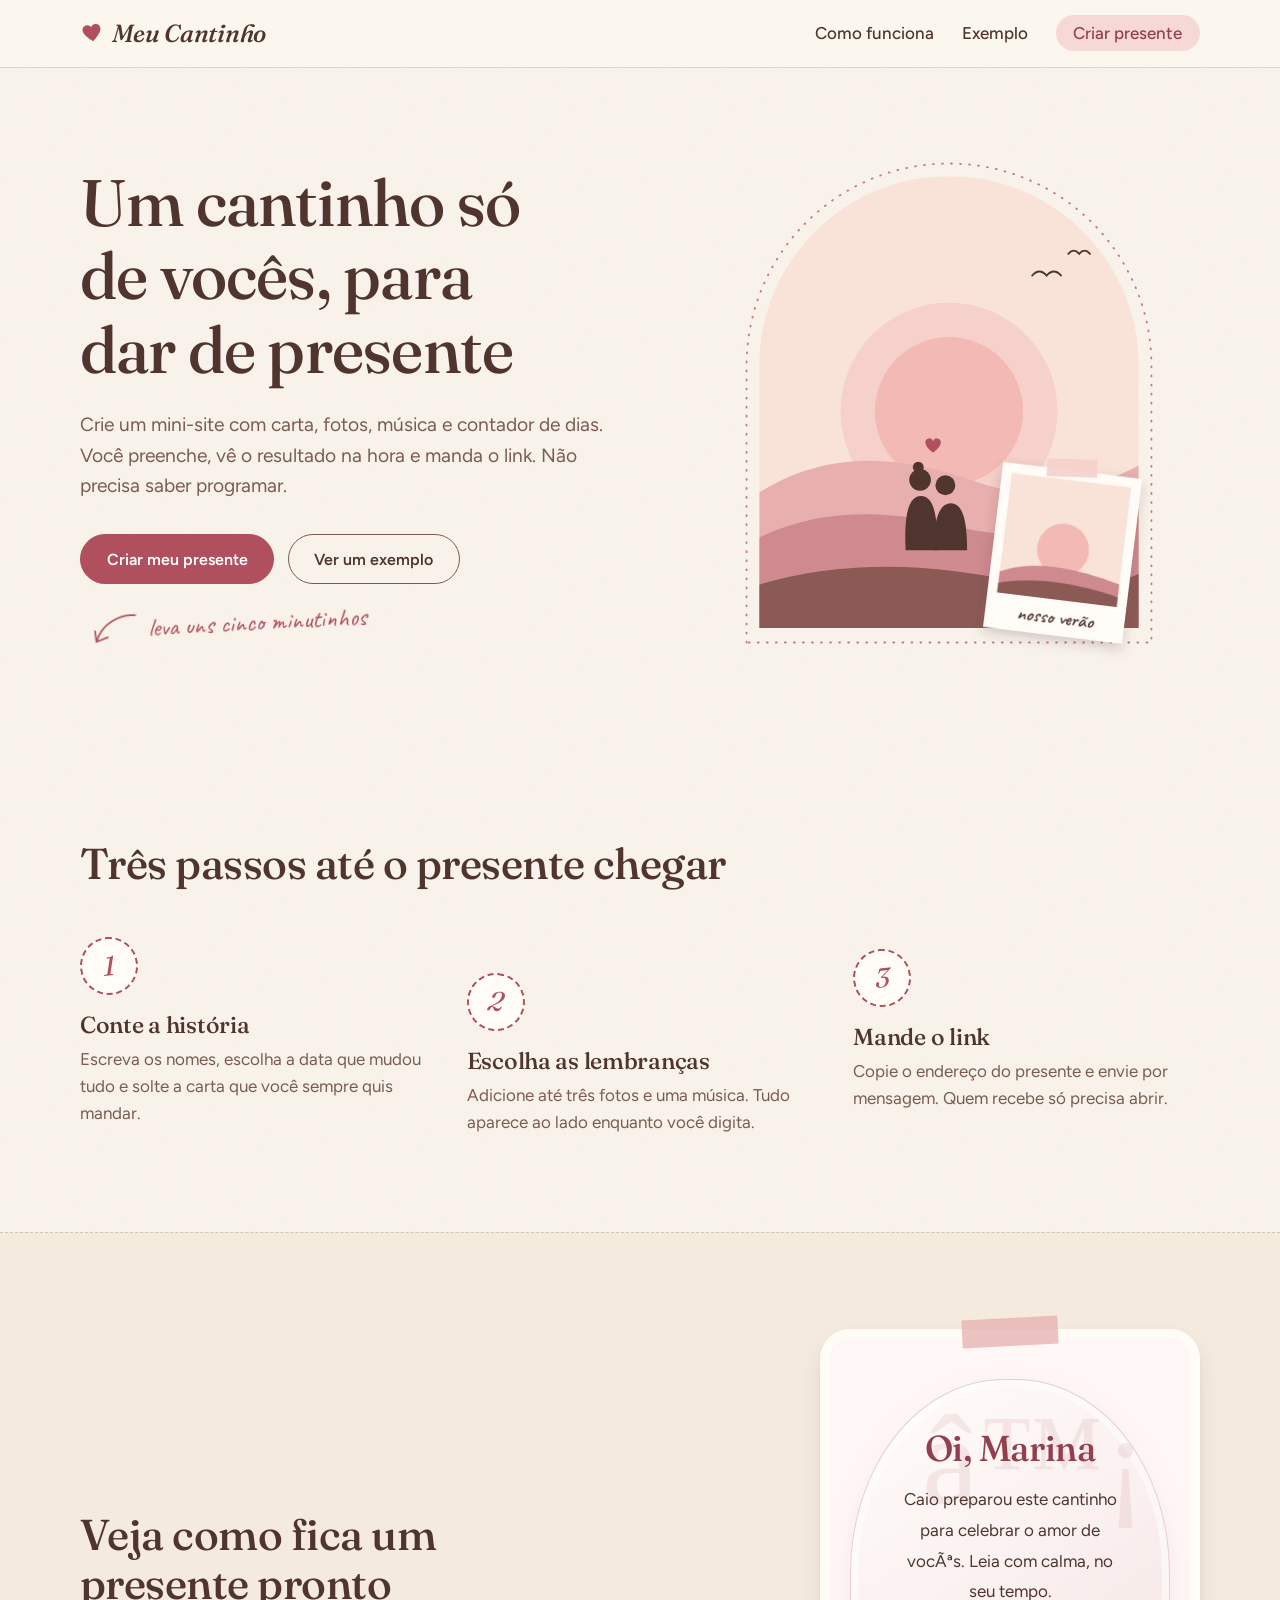
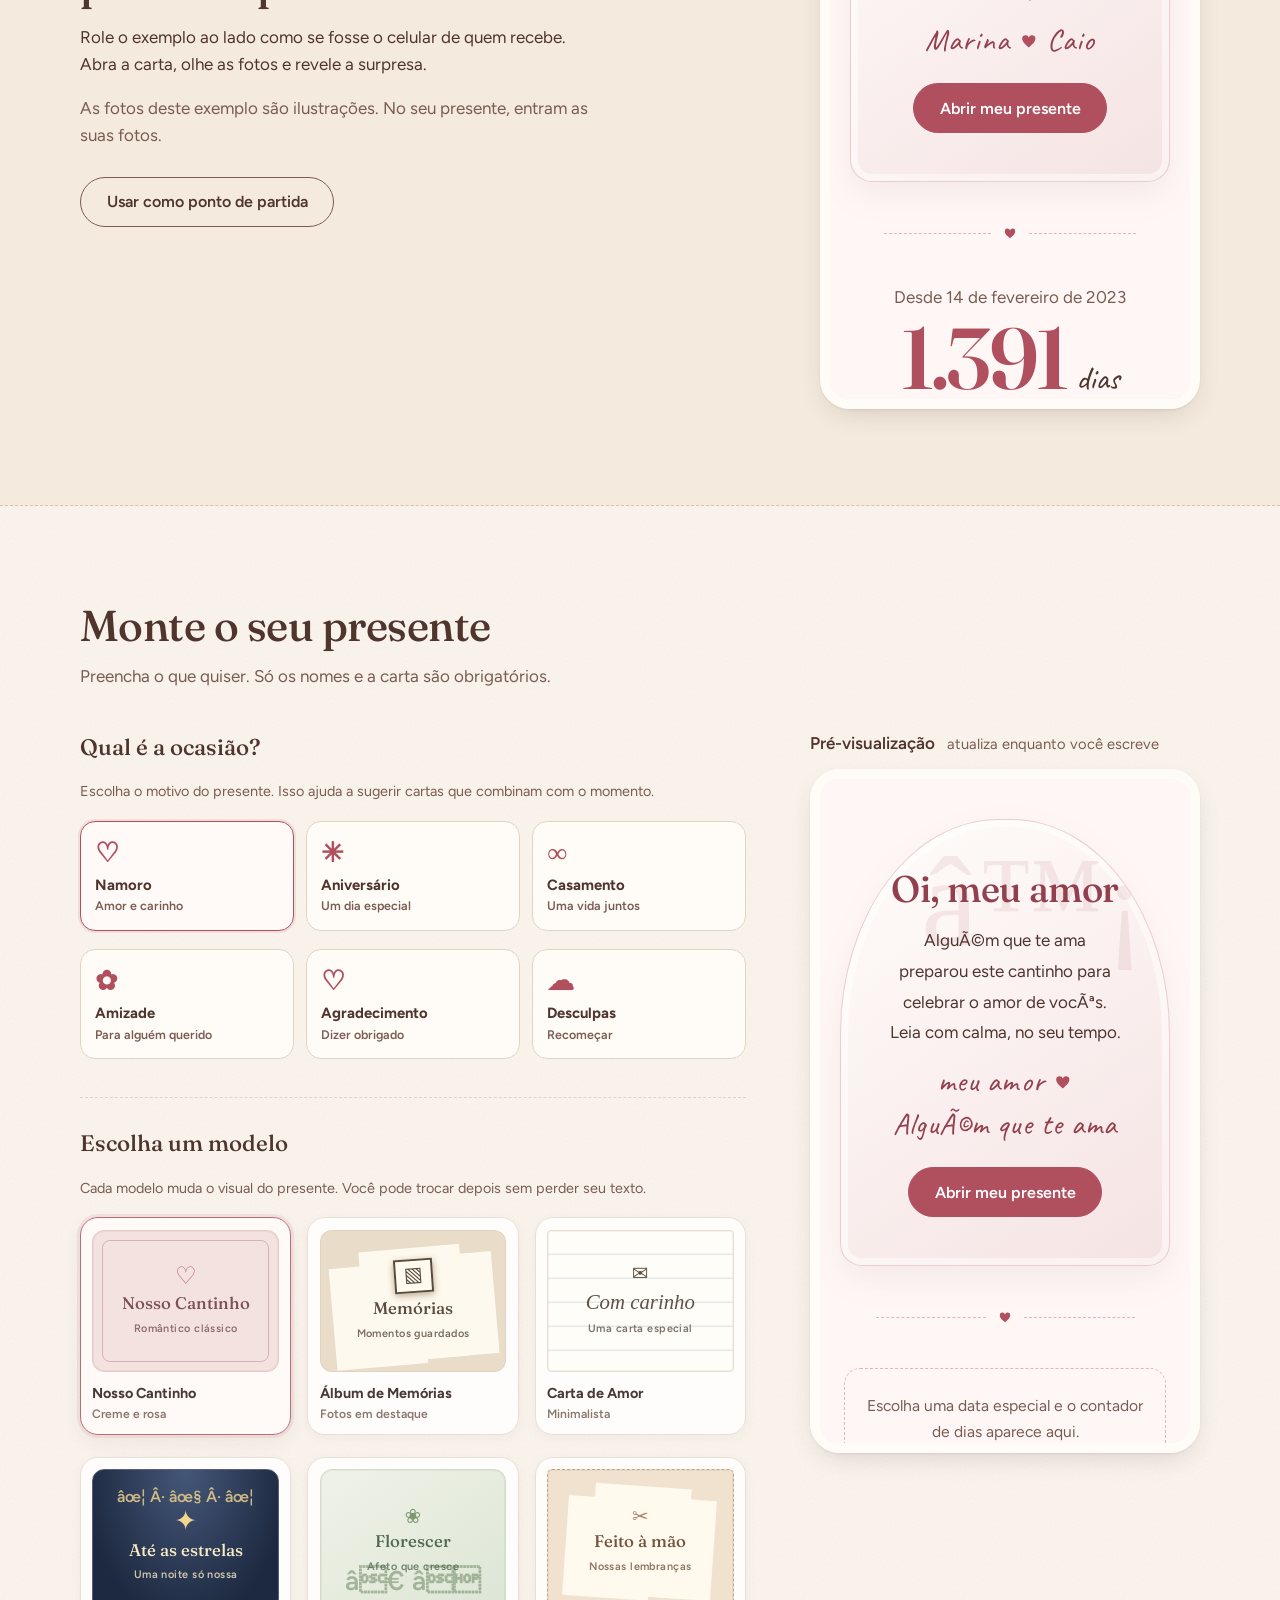
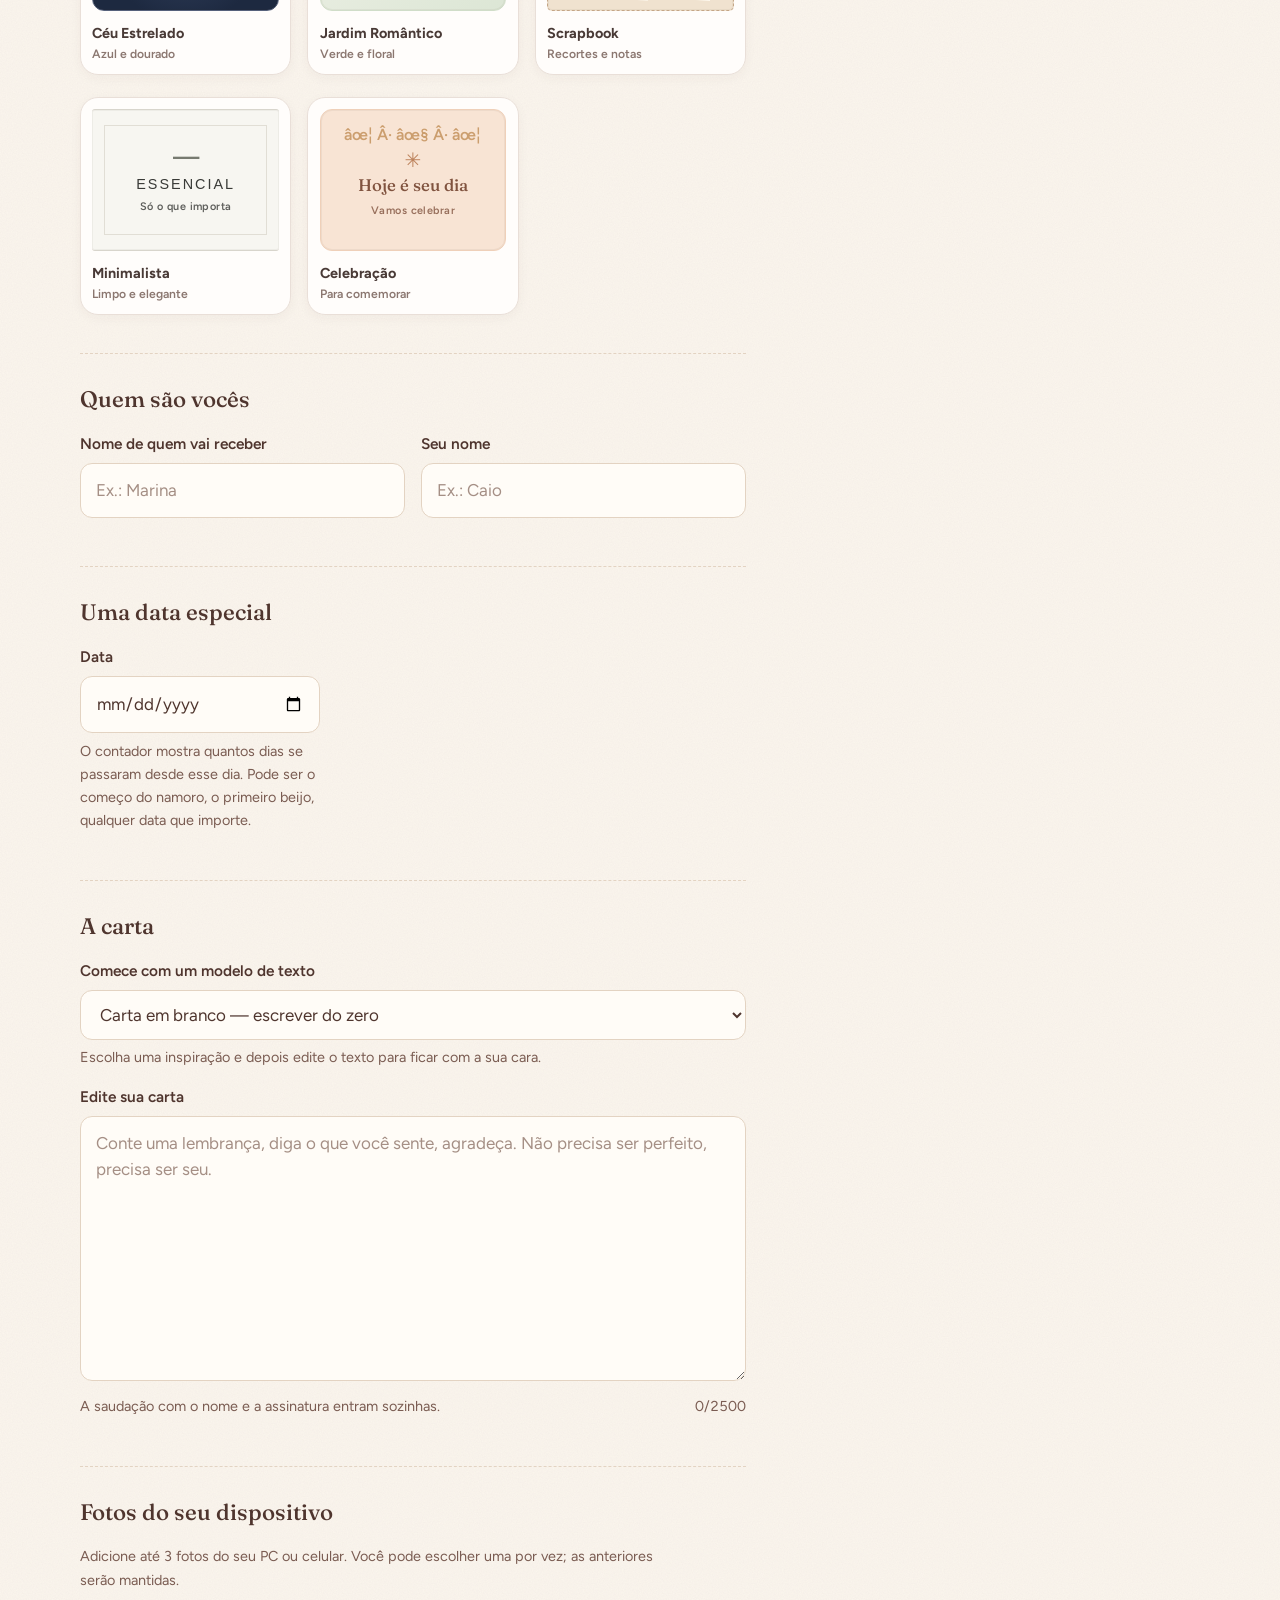
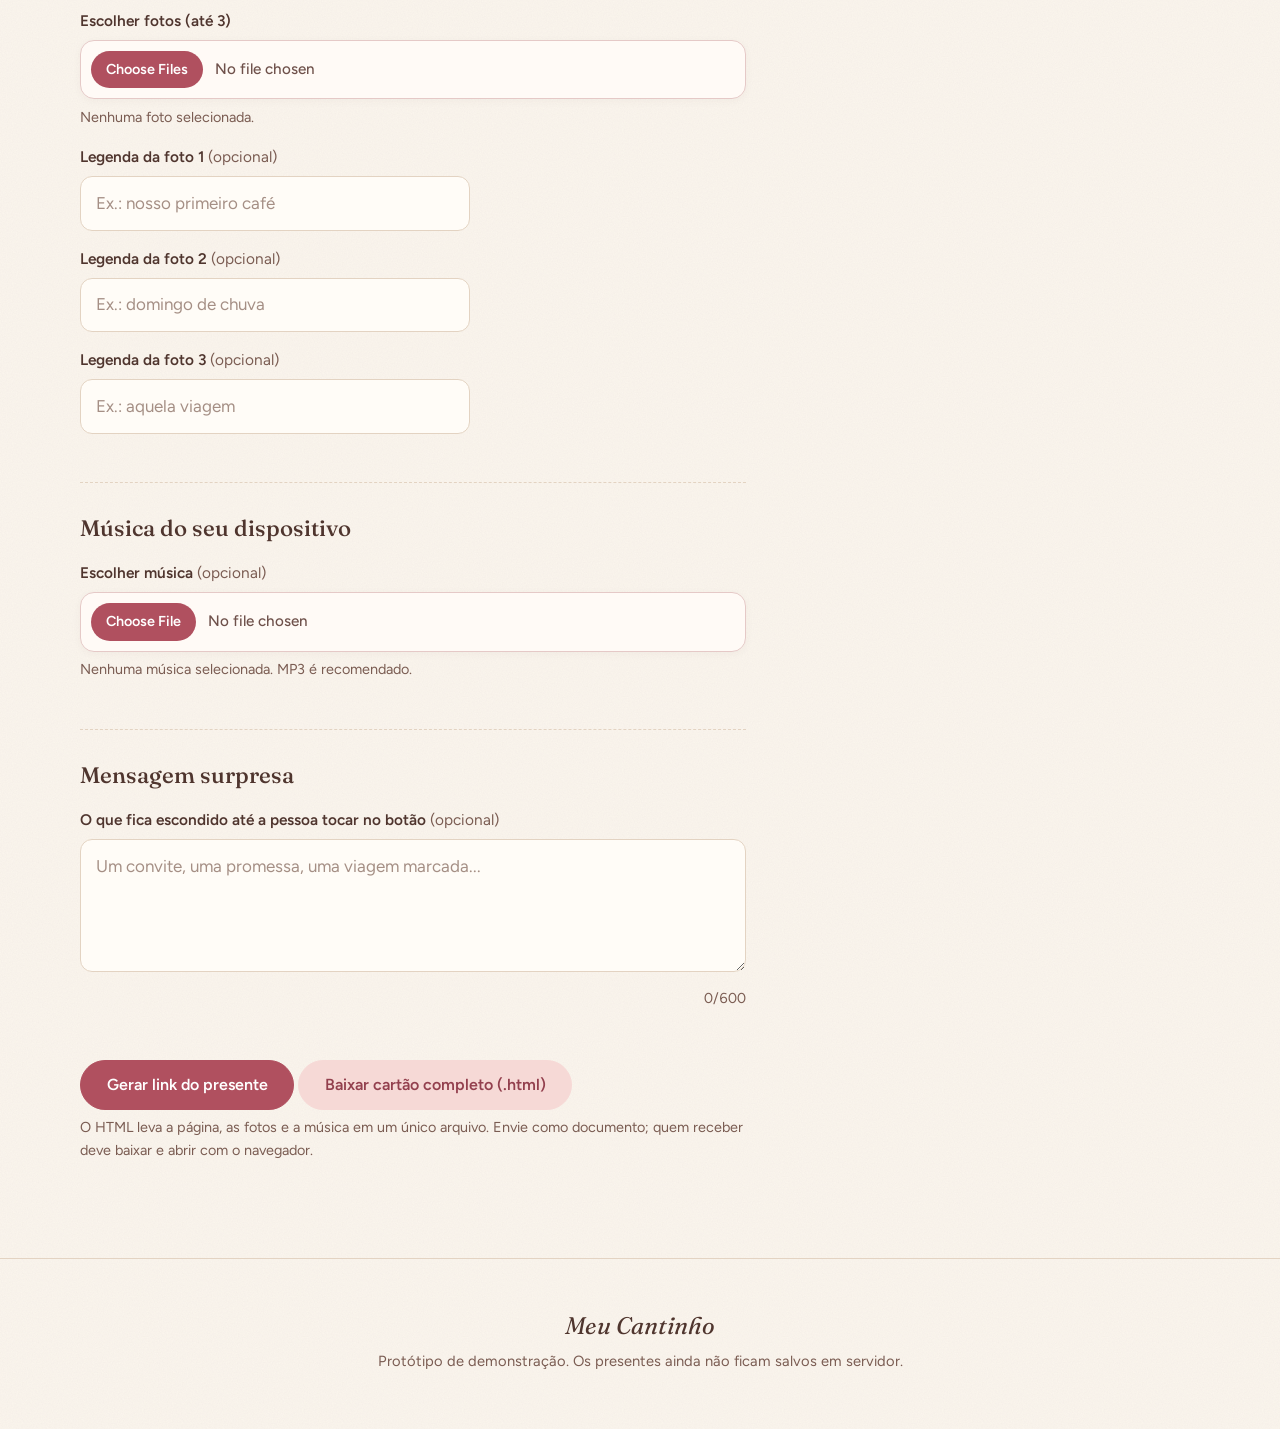
==== index.html @ 206a6857 "Add files via upload" ====
<!DOCTYPE html>
<html lang="pt-BR">
<head>
  <meta charset="utf-8">
  <meta name="viewport" content="width=device-width, initial-scale=1">
  <title>Meu Cantinho: presentes digitais feitos com carinho</title>
  <meta name="description" content="Crie um mini-site romântico com carta, fotos, música e contador de dias para presentear quem você ama. Sem programar.">
  <meta name="theme-color" content="#FBF6EE">
  <link rel="icon" href="data:image/svg+xml,%3Csvg xmlns='http://www.w3.org/2000/svg' viewBox='0 0 32 32'%3E%3Cpath d='M16 27C6 19 4 14 4 10.5A6.5 6.5 0 0 1 16 8a6.5 6.5 0 0 1 12 2.5C28 14 26 19 16 27z' fill='%23B0505F'/%3E%3C/svg%3E">

  <link rel="preconnect" href="https://fonts.googleapis.com">
  <link rel="preconnect" href="https://fonts.gstatic.com" crossorigin>
  <link rel="stylesheet" href="https://fonts.googleapis.com/css2?family=Caveat:wght@500;600&family=Figtree:wght@400;500;600&family=Fraunces:ital,opsz,wght@0,9..144,400;0,9..144,600;1,9..144,400;1,9..144,500&display=swap">
  <link rel="stylesheet" href="style.css">
</head>
<body>
  <a class="pular-link" href="#conteudo">Ir para o conteúdo</a>

  <div id="site">

    <header class="site-header" id="topo">
      <div class="wrap header-inner">
        <a class="marca" href="#topo" data-scroll aria-label="Meu Cantinho, voltar ao início">
          <svg class="marca-icone" viewBox="0 0 32 32" aria-hidden="true" focusable="false">
            <path d="M16 27C6 19 4 14 4 10.5A6.5 6.5 0 0 1 16 8a6.5 6.5 0 0 1 12 2.5C28 14 26 19 16 27z"/>
          </svg>
          <span>Meu Cantinho</span>
        </a>

        <button class="menu-botao" type="button" aria-expanded="false" aria-controls="menu-principal">
          <span class="sr-only">Abrir menu</span>
          <span class="menu-barras" aria-hidden="true"></span>
        </button>

        <nav id="menu-principal" class="menu" aria-label="Principal">
          <ul>
            <li><a href="#como-funciona" data-scroll>Como funciona</a></li>
            <li><a href="#exemplo" data-scroll>Exemplo</a></li>
            <li><a href="#criar" data-scroll class="menu-destaque">Criar presente</a></li>
          </ul>
        </nav>
      </div>
    </header>

    <div id="aviso-link" class="aviso wrap" role="alert" hidden>
      <p>Não conseguimos abrir esse presente. O link pode ter sido copiado incompleto. Peça para a pessoa enviar o endereço de novo.</p>
      <button type="button" class="aviso-fechar" aria-label="Fechar aviso">Fechar</button>
    </div>

    <main id="conteudo" tabindex="-1">

      <section class="hero" aria-labelledby="titulo-hero">
        <div class="wrap hero-grade">
          <div class="hero-texto">
            <h1 id="titulo-hero">Um cantinho só de vocês, para dar de presente</h1>
            <p class="hero-lead">Crie um mini-site com carta, fotos, música e contador de dias. Você preenche, vê o resultado na hora e manda o link. Não precisa saber programar.</p>
            <div class="hero-acoes">
              <a class="btn" href="#criar" data-scroll>Criar meu presente</a>
              <a class="btn btn--contorno" href="#exemplo" data-scroll>Ver um exemplo</a>
            </div>
            <p class="nota-mao" aria-hidden="true">
              <svg viewBox="0 0 70 50" focusable="false"><path d="M62 6C42 4 18 14 10 38M10 38l-1-14M10 38l15-5" fill="none" stroke="currentColor" stroke-width="2.2" stroke-linecap="round" stroke-linejoin="round"/></svg>
              <span>leva uns cinco minutinhos</span>
            </p>
          </div>

          <div class="hero-arte">
            <svg class="hero-svg" viewBox="0 0 520 580" role="img" aria-label="Ilustração de um casal sentado numa colina ao pôr do sol, com uma fotografia instantânea em primeiro plano">
              <defs>
                <clipPath id="arco"><path d="M50 540V250a210 210 0 0 1 420 0v290z"/></clipPath>
                <filter id="sombra-foto" x="-20%" y="-20%" width="140%" height="150%">
                  <feDropShadow dx="0" dy="6" stdDeviation="7" flood-color="#4F352E" flood-opacity=".22"/>
                </filter>
              </defs>

              <path d="M36 556V250a224 224 0 0 1 448 0v306z" fill="none" stroke="#B0505F" stroke-width="2" stroke-dasharray="1 9" stroke-linecap="round" opacity=".75"/>

              <g clip-path="url(#arco)">
                <rect x="50" y="30" width="420" height="520" fill="#F9E3D8"/>
                <circle cx="260" cy="300" r="120" fill="#F6D0CB"/>
                <circle cx="260" cy="300" r="82" fill="#F2B9B5"/>
                <path d="M50 390C130 340 210 350 290 378S430 380 470 360V540H50z" fill="#E8AFAF"/>
                <path d="M50 440C120 405 200 410 270 428S410 430 470 410V540H50z" fill="#CF8A90"/>
                <g fill="#4F352E">
                  <circle cx="226" cy="362" r="6"/>
                  <circle cx="228" cy="376" r="12"/>
                  <path d="M212 454C210 412 216 394 229 394C242 394 248 412 247 454z"/>
                  <circle cx="256" cy="382" r="11"/>
                  <path d="M243 454C243 420 249 402 262 402C275 402 280 420 280 454z"/>
                </g>
                <path d="M50 492C150 462 250 470 340 490S440 492 470 480V540H50z" fill="#8C5A55"/>
              </g>

              <path transform="translate(231 326) scale(.95)" d="M12 21C5 15.6 3 12.2 3 9a4.6 4.6 0 0 1 9-1.4A4.6 4.6 0 0 1 21 9c0 3.2-2 6.6-9 12z" fill="#B0505F"/>
              <path d="M352 150q8-9 16 0q8-9 16 0M392 126q6-7 12 0q6-7 12 0" fill="none" stroke="#4F352E" stroke-width="2" stroke-linecap="round"/>

              <g transform="translate(392 376) rotate(7) scale(.9)">
                <g class="hero-polaroid">
                  <rect x="-82" y="-12" width="172" height="204" fill="#FFFCF7" filter="url(#sombra-foto)"/>
                  <rect x="-70" y="0" width="148" height="148" fill="#F9E3D8"/>
                  <circle cx="4" cy="86" r="32" fill="#F2B9B5"/>
                  <path d="M-70 122C-30 102 20 106 78 120V148H-70z" fill="#CF8A90"/>
                  <path d="M-70 136C-20 122 30 126 78 136V148H-70z" fill="#8C5A55"/>
                  <text class="svg-mao" x="4" y="177" text-anchor="middle" font-size="24" fill="#4F352E">nosso verão</text>
                  <rect x="-28" y="-26" width="62" height="22" fill="#F6D0CB" opacity=".9" transform="rotate(-5 3 -15)"/>
                </g>
              </g>
            </svg>
          </div>
        </div>
      </section>

      <section class="secao" id="como-funciona" aria-labelledby="titulo-como">
        <div class="wrap">
          <h2 id="titulo-como" class="titulo-secao">Três passos até o presente chegar</h2>
          <ol class="passos">
            <li class="passo">
              <span class="passo-selo" aria-hidden="true">1</span>
              <h3>Conte a história</h3>
              <p>Escreva os nomes, escolha a data que mudou tudo e solte a carta que você sempre quis mandar.</p>
            </li>
            <li class="passo">
              <span class="passo-selo" aria-hidden="true">2</span>
              <h3>Escolha as lembranças</h3>
              <p>Adicione até três fotos e uma música. Tudo aparece ao lado enquanto você digita.</p>
            </li>
            <li class="passo">
              <span class="passo-selo" aria-hidden="true">3</span>
              <h3>Mande o link</h3>
              <p>Copie o endereço do presente e envie por mensagem. Quem recebe só precisa abrir.</p>
            </li>
          </ol>
        </div>
      </section>

      <section class="secao secao--papel" id="exemplo" aria-labelledby="titulo-exemplo">
        <div class="wrap exemplo-grade">
          <div class="exemplo-texto">
            <h2 id="titulo-exemplo" class="titulo-secao">Veja como fica um presente pronto</h2>
            <p>Role o exemplo ao lado como se fosse o celular de quem recebe. Abra a carta, olhe as fotos e revele a surpresa.</p>
            <p class="texto-suave">As fotos deste exemplo são ilustrações. No seu presente, entram as suas fotos.</p>
            <button type="button" class="btn btn--contorno" id="usar-exemplo">Usar como ponto de partida</button>
          </div>
          <div class="exemplo-moldura">
            <div class="aparelho" data-scroller id="quadro-exemplo" tabindex="0" aria-label="Exemplo de presente, role para ver tudo">
              <div id="presente-exemplo"></div>
            </div>
          </div>
        </div>
      </section>

      <section class="secao" id="criar" aria-labelledby="titulo-criar">
        <div class="wrap">
          <h2 id="titulo-criar" class="titulo-secao">Monte o seu presente</h2>
          <p class="secao-lead">Preencha o que quiser. Só os nomes e a carta são obrigatórios.</p>

          <div class="editor-abas" role="group" aria-label="Alternar entre edição e pré-visualização">
            <button type="button" class="editor-aba" data-view="form" aria-pressed="true">Editar</button>
            <button type="button" class="editor-aba" data-view="preview" aria-pressed="false">Ver como fica</button>
          </div>

          <div class="editor" id="editor" data-view="form">

            <form class="editor-form" id="form-presente" novalidate autocomplete="off">

              <fieldset class="grupo escolha-grupo">
                <legend>Qual é a ocasião?</legend>
                <p class="dica dica--grupo">Escolha o motivo do presente. Isso ajuda a sugerir cartas que combinam com o momento.</p>
                <div class="opcoes-ocasiao" id="opcoes-ocasiao">
                  <label class="opcao-card selecionado"><input type="radio" name="ocasiao" value="namoro" checked><span class="opcao-icone">♡</span><strong>Namoro</strong><small>Amor e carinho</small></label>
                  <label class="opcao-card"><input type="radio" name="ocasiao" value="aniversario"><span class="opcao-icone">✳</span><strong>Aniversário</strong><small>Um dia especial</small></label>
                  <label class="opcao-card"><input type="radio" name="ocasiao" value="casamento"><span class="opcao-icone">∞</span><strong>Casamento</strong><small>Uma vida juntos</small></label>
                  <label class="opcao-card"><input type="radio" name="ocasiao" value="amizade"><span class="opcao-icone">✿</span><strong>Amizade</strong><small>Para alguém querido</small></label>
                  <label class="opcao-card"><input type="radio" name="ocasiao" value="agradecimento"><span class="opcao-icone">♡</span><strong>Agradecimento</strong><small>Dizer obrigado</small></label>
                  <label class="opcao-card"><input type="radio" name="ocasiao" value="desculpas"><span class="opcao-icone">☁</span><strong>Desculpas</strong><small>Recomeçar</small></label>
                </div>
              </fieldset>

              <fieldset class="grupo escolha-grupo">
                <legend>Escolha um modelo</legend>
                <p class="dica dica--grupo">Cada modelo muda o visual do presente. Você pode trocar depois sem perder seu texto.</p>
                <div class="opcoes-modelo" id="opcoes-modelo">
                  <label class="modelo-card modelo-nosso selecionado"><input type="radio" name="modelo" value="nosso" checked><span class="modelo-amostra"><i>♡</i><b>Nosso Cantinho</b><small>Romântico clássico</small></span><strong>Nosso Cantinho</strong><small>Creme e rosa</small></label>
                  <label class="modelo-card modelo-album"><input type="radio" name="modelo" value="album"><span class="modelo-amostra"><i>▧</i><b>Memórias</b><small>Momentos guardados</small></span><strong>Álbum de Memórias</strong><small>Fotos em destaque</small></label>
                  <label class="modelo-card modelo-carta"><input type="radio" name="modelo" value="carta"><span class="modelo-amostra"><i>✉</i><b>Com carinho</b><small>Uma carta especial</small></span><strong>Carta de Amor</strong><small>Minimalista</small></label>
                  <label class="modelo-card modelo-ceu"><input type="radio" name="modelo" value="ceu"><span class="modelo-amostra"><i>✦</i><b>Até as estrelas</b><small>Uma noite só nossa</small></span><strong>Céu Estrelado</strong><small>Azul e dourado</small></label>
                  <label class="modelo-card modelo-jardim"><input type="radio" name="modelo" value="jardim"><span class="modelo-amostra"><i>❀</i><b>Florescer</b><small>Afeto que cresce</small></span><strong>Jardim Romântico</strong><small>Verde e floral</small></label>
                  <label class="modelo-card modelo-scrap"><input type="radio" name="modelo" value="scrap"><span class="modelo-amostra"><i>✂</i><b>Feito à mão</b><small>Nossas lembranças</small></span><strong>Scrapbook</strong><small>Recortes e notas</small></label>
                  <label class="modelo-card modelo-minimal"><input type="radio" name="modelo" value="minimal"><span class="modelo-amostra"><i>—</i><b>Essencial</b><small>Só o que importa</small></span><strong>Minimalista</strong><small>Limpo e elegante</small></label>
                  <label class="modelo-card modelo-festa"><input type="radio" name="modelo" value="festa"><span class="modelo-amostra"><i>✳</i><b>Hoje é seu dia</b><small>Vamos celebrar</small></span><strong>Celebração</strong><small>Para comemorar</small></label>
                </div>
              </fieldset>

              <fieldset class="grupo">
                <legend>Quem são vocês</legend>
                <div class="linha-2">
                  <div class="campo">
                    <label for="f-para">Nome de quem vai receber</label>
                    <input type="text" id="f-para" name="para" maxlength="40" placeholder="Ex.: Marina" data-alvo="boas-vindas" aria-describedby="erro-para" required>
                    <p class="erro" id="erro-para" aria-live="polite"></p>
                  </div>
                  <div class="campo">
                    <label for="f-de">Seu nome</label>
                    <input type="text" id="f-de" name="de" maxlength="40" placeholder="Ex.: Caio" data-alvo="boas-vindas" aria-describedby="erro-de" required>
                    <p class="erro" id="erro-de" aria-live="polite"></p>
                  </div>
                </div>
              </fieldset>

              <fieldset class="grupo">
                <legend>Uma data especial</legend>
                <div class="campo campo--curto">
                  <label for="f-data">Data</label>
                  <input type="date" id="f-data" name="data" data-alvo="contador" aria-describedby="dica-data erro-data">
                  <p class="dica" id="dica-data">O contador mostra quantos dias se passaram desde esse dia. Pode ser o começo do namoro, o primeiro beijo, qualquer data que importe.</p>
                  <p class="erro" id="erro-data" aria-live="polite"></p>
                </div>
              </fieldset>

              <fieldset class="grupo">
                <legend>A carta</legend>
                <div class="campo">
                  <label for="f-tipo-carta">Comece com um modelo de texto</label>
                  <select id="f-tipo-carta" name="tipoCarta">
                    <option value="livre">Carta em branco — escrever do zero</option>
                    <option value="amor">Declaração de amor</option>
                    <option value="namoro">Aniversário de namoro</option>
                    <option value="pedido">Pedido de namoro</option>
                    <option value="aniversario-romantico">Aniversário de alguém especial</option>
                    <option value="aniversario-amigo">Aniversário de amizade</option>
                    <option value="casamento">Mensagem para os noivos</option>
                    <option value="votos">Votos de casamento</option>
                    <option value="bodas">Bodas / aniversário de casamento</option>
                    <option value="amizade">Carta para melhor amigo(a)</option>
                    <option value="mae">Homenagem para a mãe</option>
                    <option value="pai">Homenagem para o pai</option>
                    <option value="obrigado">Agradecimento</option>
                    <option value="desculpas">Pedido de desculpas sincero</option>
                    <option value="recomeco">Uma mensagem para recomeçar</option>
                    <option value="divertida">Mensagem divertida</option>
                  </select>
                  <p class="dica">Escolha uma inspiração e depois edite o texto para ficar com a sua cara.</p>
                </div>
                <div class="campo">
                  <label for="f-carta">Edite sua carta</label>
                  <textarea id="f-carta" name="carta" rows="9" maxlength="2500" placeholder="Conte uma lembrança, diga o que você sente, agradeça. Não precisa ser perfeito, precisa ser seu." data-alvo="carta" aria-describedby="dica-carta erro-carta" required></textarea>
                  <p class="dica" id="dica-carta">A saudação com o nome e a assinatura entram sozinhas. <span id="contagem-carta" class="contagem">0/2500</span></p>
                  <p class="erro" id="erro-carta" aria-live="polite"></p>
                </div>
              </fieldset>

              <fieldset class="grupo">
                <legend>Fotos do seu dispositivo</legend>
                <p class="dica dica--grupo" id="dica-fotos">Adicione até 3 fotos do seu PC ou celular. Você pode escolher uma por vez; as anteriores serão mantidas.</p>
                <div class="campo">
                  <label for="f-arquivos-fotos">Escolher fotos (até 3)</label>
                  <input type="file" id="f-arquivos-fotos" accept="image/*" multiple>
                  <p class="dica" id="status-fotos">Nenhuma foto selecionada.</p>
                </div>
                <div class="foto-slot"><div class="campo"><label for="f-legenda1">Legenda da foto 1 <span class="opcional">(opcional)</span></label><input type="text" id="f-legenda1" maxlength="40" placeholder="Ex.: nosso primeiro café"></div></div>
                <div class="foto-slot"><div class="campo"><label for="f-legenda2">Legenda da foto 2 <span class="opcional">(opcional)</span></label><input type="text" id="f-legenda2" maxlength="40" placeholder="Ex.: domingo de chuva"></div></div>
                <div class="foto-slot"><div class="campo"><label for="f-legenda3">Legenda da foto 3 <span class="opcional">(opcional)</span></label><input type="text" id="f-legenda3" maxlength="40" placeholder="Ex.: aquela viagem"></div></div>
              </fieldset>

              <fieldset class="grupo">
                <legend>Música do seu dispositivo</legend>
                <div class="campo">
                  <label for="f-arquivo-musica">Escolher música <span class="opcional">(opcional)</span></label>
                  <input type="file" id="f-arquivo-musica" accept="audio/*,.mp3,.m4a,.ogg,.wav">
                  <p class="dica" id="status-musica">Nenhuma música selecionada. MP3 é recomendado.</p>
                </div>
              </fieldset>

              <fieldset class="grupo">
                <legend>Mensagem surpresa</legend>
                <div class="campo">
                  <label for="f-surpresa">O que fica escondido até a pessoa tocar no botão <span class="opcional">(opcional)</span></label>
                  <textarea id="f-surpresa" rows="4" maxlength="600" placeholder="Um convite, uma promessa, uma viagem marcada..." data-alvo="surpresa" aria-describedby="dica-surpresa"></textarea>
                  <p class="dica" id="dica-surpresa"><span id="contagem-surpresa" class="contagem">0/600</span></p>
                </div>
              </fieldset>

              <div class="gerar">
                <p class="erro erro--resumo" id="resumo-erros" role="alert" tabindex="-1"></p>
                <button type="submit" class="btn">Gerar link do presente</button>
                <button type="button" class="btn btn--suave" id="baixar-presente">Baixar cartão completo (.html)</button>
                <p class="dica">O HTML leva a página, as fotos e a música em um único arquivo. Envie como documento; quem receber deve baixar e abrir com o navegador.</p>

                <div class="resultado" id="resultado" hidden>
                  <label for="campo-link">Link do seu presente</label>
                  <div class="link-linha">
                    <input type="text" id="campo-link" readonly>
                    <button type="button" class="btn btn--suave" id="copiar-link">Copiar link</button>
                  </div>
                  <p class="dica" id="aviso-tamanho" hidden>Este link ficou longo por causa dos textos. Alguns aplicativos de mensagem podem cortá-lo, então teste antes de enviar.</p>
                  <p><a id="abrir-link" class="link-simples" href="#" target="_blank" rel="noopener">Abrir o presente em outra aba</a></p>
                  <p class="aviso-prototipo"><strong>Importante:</strong> esta é uma versão de demonstração. Todo o conteúdo do presente fica dentro do próprio link, sem criptografia e sem ficar salvo em nenhum servidor. Não coloque informações confidenciais.</p>
                </div>
              </div>
            </form>

            <aside class="editor-previa" aria-label="Pré-visualização do presente">
              <p class="previa-titulo">Pré-visualização <span class="texto-suave">atualiza enquanto você escreve</span></p>
              <div class="aparelho aparelho--previa" data-scroller id="quadro-previa" tabindex="0" aria-label="Pré-visualização do presente, role para ver tudo"></div>
            </aside>
          </div>
        </div>
      </section>
    </main>

    <footer class="rodape">
      <div class="wrap">
        <p class="rodape-marca">Meu Cantinho</p>
        <p class="texto-suave">Protótipo de demonstração. Os presentes ainda não ficam salvos em servidor.</p>
      </div>
    </footer>
  </div>

  <div id="presente-final" hidden></div>

  <div class="toast" id="toast" role="status" aria-live="polite"></div>

  <script src="script.js"></script>
</body>
</html>
---- style.css ----
:root {
  --creme: #FBF6EE;
  --off: #FFFCF7;
  --papel: #F4EADD;
  --linha: #E3D3C2;
  --rosa-pastel: #F6D9D6;
  --rosa-medio: #E8B4B3;
  --rosa-queimado: #B0505F;
  --rosa-queimado-escuro: #93404E;
  --marrom: #4F352E;
  --marrom-suave: #7A5C52;
  --erro: #9B2C3F;

  --sombra: 0 1px 2px rgba(79, 53, 46, .08), 0 10px 28px -10px rgba(79, 53, 46, .22);
  --sombra-leve: 0 1px 2px rgba(79, 53, 46, .08), 0 4px 12px -6px rgba(79, 53, 46, .2);

  --fonte-titulo: 'Fraunces', 'Iowan Old Style', 'Palatino Linotype', Georgia, serif;
  --fonte-texto: 'Figtree', system-ui, -apple-system, 'Segoe UI', Roboto, sans-serif;
  --fonte-mao: 'Caveat', 'Bradley Hand', 'Segoe Script', 'Comic Sans MS', cursive;

  --altura-cabecalho: 68px;
}

*, *::before, *::after { box-sizing: border-box; }

html {
  scroll-behavior: smooth;
  -webkit-text-size-adjust: 100%;
}

body {
  margin: 0;
  font-family: var(--fonte-texto);
  font-size: 1.0625rem;
  line-height: 1.6;
  color: var(--marrom);
  background-color: var(--creme);
  
  background-image: url("data:image/svg+xml,%3Csvg xmlns='http://www.w3.org/2000/svg' width='160' height='160'%3E%3Cfilter id='n'%3E%3CfeTurbulence type='fractalNoise' baseFrequency='.8' numOctaves='2' stitchTiles='stitch'/%3E%3CfeColorMatrix values='0 0 0 0 .31 0 0 0 0 .21 0 0 0 0 .18 0 0 0 .06 0'/%3E%3C/filter%3E%3Crect width='100%25' height='100%25' filter='url(%23n)'/%3E%3C/svg%3E");
}

[hidden] { display: none !important; }

img, svg { max-width: 100%; }

h1, h2, h3 {
  font-family: var(--fonte-titulo);
  font-optical-sizing: auto;
  font-weight: 500;
  line-height: 1.12;
  letter-spacing: -.012em;
  margin: 0;
  text-wrap: balance;
}

p { margin: 0 0 1rem; }

a { color: var(--rosa-queimado-escuro); }

:focus-visible {
  outline: 3px solid var(--rosa-queimado);
  outline-offset: 3px;
  border-radius: 4px;
}

.wrap { width: min(1120px, 100% - 2.5rem); margin-inline: auto; }

.sr-only {
  position: absolute; width: 1px; height: 1px; padding: 0; margin: -1px;
  overflow: hidden; clip: rect(0, 0, 0, 0); white-space: nowrap; border: 0;
}

.pular-link {
  position: absolute; left: 1rem; top: -4rem; z-index: 100;
  background: var(--marrom); color: var(--off); padding: .6rem 1rem; border-radius: 999px;
}
.pular-link:focus { top: 1rem; }

.texto-suave { color: var(--marrom-suave); }


#como-funciona, #exemplo, #criar, #topo { scroll-margin-top: calc(var(--altura-cabecalho) + 8px); }
#conteudo:focus { outline: none; }


.btn {
  display: inline-flex; align-items: center; justify-content: center; gap: .5rem;
  font: 600 1rem/1.2 var(--fonte-texto);
  padding: .9rem 1.6rem;
  border: 1.5px solid var(--rosa-queimado);
  border-radius: 999px;
  background: var(--rosa-queimado);
  color: #fff;
  text-decoration: none;
  cursor: pointer;
  transition: background-color .2s ease, transform .2s ease, border-color .2s ease;
}
.btn:hover { background: var(--rosa-queimado-escuro); border-color: var(--rosa-queimado-escuro); transform: translateY(-1px); }
.btn:active { transform: translateY(0); }

.btn--contorno { background: transparent; color: var(--marrom); border-color: var(--marrom-suave); }
.btn--contorno:hover { background: var(--off); border-color: var(--marrom); }

.btn--suave { background: var(--rosa-pastel); color: var(--rosa-queimado-escuro); border-color: var(--rosa-pastel); }
.btn--suave:hover { background: var(--rosa-medio); border-color: var(--rosa-medio); }


.site-header {
  position: sticky; top: 0; z-index: 50;
  height: var(--altura-cabecalho);
  background: rgba(251, 246, 238, .94);
  border-bottom: 1px solid var(--linha);
}
.header-inner { height: 100%; display: flex; align-items: center; justify-content: space-between; }

.marca {
  display: inline-flex; align-items: center; gap: .5rem;
  font-family: var(--fonte-titulo); font-style: italic; font-weight: 500; font-size: 1.55rem;
  color: var(--marrom); text-decoration: none; letter-spacing: -.01em;
}
.marca-icone { width: 1.5rem; height: 1.5rem; fill: var(--rosa-queimado); transform: rotate(-8deg); }

.menu ul { list-style: none; margin: 0; padding: 0; display: flex; align-items: center; gap: 1.75rem; }
.menu a { color: var(--marrom); text-decoration: none; font-weight: 500; padding: .35rem 0; border-bottom: 1.5px solid transparent; }
.menu a:hover { border-bottom-color: var(--rosa-queimado); }
.menu a.menu-destaque {
  background: var(--rosa-pastel); color: var(--rosa-queimado-escuro);
  padding: .5rem 1.1rem; border-radius: 999px; border-bottom: 0;
}
.menu a.menu-destaque:hover { background: var(--rosa-medio); }

.menu-botao {
  display: none; width: 44px; height: 44px; border: 0; background: transparent; cursor: pointer;
  align-items: center; justify-content: center; border-radius: 12px;
}
.menu-barras, .menu-barras::before, .menu-barras::after {
  display: block; width: 22px; height: 2px; background: var(--marrom); border-radius: 2px;
  transition: transform .25s ease, opacity .2s ease;
}
.menu-barras { position: relative; }
.menu-barras::before, .menu-barras::after { content: ""; position: absolute; left: 0; }
.menu-barras::before { top: -7px; }
.menu-barras::after { top: 7px; }
.menu-aberto .menu-barras { background: transparent; }
.menu-aberto .menu-barras::before { transform: translateY(7px) rotate(45deg); }
.menu-aberto .menu-barras::after { transform: translateY(-7px) rotate(-45deg); }

@media (max-width: 779px) {
  .menu-botao { display: inline-flex; }
  .menu {
    position: absolute; top: 100%; left: 0; right: 0;
    background: var(--creme); border-bottom: 1px solid var(--linha);
    padding: .5rem 1.25rem 1.25rem;
    opacity: 0; visibility: hidden; transform: translateY(-8px);
    transition: opacity .2s ease, transform .2s ease, visibility 0s linear .2s;
  }
  .menu-aberto .menu { opacity: 1; visibility: visible; transform: none; transition-delay: 0s; }
  .menu ul { flex-direction: column; align-items: stretch; gap: .25rem; }
  .menu a { display: block; padding: .8rem .25rem; font-size: 1.1rem; }
  .menu a.menu-destaque { text-align: center; margin-top: .5rem; }
}

.aviso {
  display: flex; gap: 1rem; align-items: center; justify-content: space-between;
  margin-top: 1rem; padding: .9rem 1.1rem; border-radius: 14px;
  background: var(--rosa-pastel); color: var(--marrom);
}
.aviso p { margin: 0; }
.aviso-fechar { font: inherit; font-weight: 600; background: none; border: 0; color: var(--rosa-queimado-escuro); cursor: pointer; text-decoration: underline; }


.hero { padding: clamp(2rem, 6vw, 4.5rem) 0 clamp(3rem, 7vw, 5rem); }
.hero-grade { display: grid; grid-template-columns: 1.05fr .95fr; gap: clamp(2rem, 5vw, 4rem); align-items: center; }
.hero h1 { font-size: clamp(2.5rem, 5.4vw, 4.1rem); font-weight: 500; }
.hero-lead { font-size: 1.2rem; max-width: 34em; margin: 1.5rem 0 2rem; color: var(--marrom-suave); }
.hero-acoes { display: flex; flex-wrap: wrap; gap: .85rem; }

.nota-mao {
  display: flex; align-items: flex-start; gap: .4rem; margin: 1.25rem 0 0 .5rem;
  font-family: var(--fonte-mao); font-size: 1.6rem; line-height: 1; color: var(--rosa-queimado);
  transform: rotate(-3deg);
}
.nota-mao svg { width: 54px; height: 40px; flex: none; margin-top: -.35rem; }

.hero-arte { justify-self: center; width: min(100%, 470px); }
.hero-svg { display: block; width: 100%; height: auto; overflow: visible; }
.svg-mao { font-family: var(--fonte-mao); font-weight: 600; }
.hero-polaroid {
  transform-box: fill-box; transform-origin: center;
  animation: assentar 1s .3s cubic-bezier(.2, .9, .25, 1) both;
}
@keyframes assentar {
  from { transform: translateY(-22px) rotate(-5deg); opacity: 0; }
  to   { transform: none; opacity: 1; }
}

@media (max-width: 859px) {
  .hero-grade { grid-template-columns: 1fr; }
  .hero-arte { order: -1; width: min(78%, 340px); }
}


.secao { padding: clamp(3.5rem, 8vw, 6rem) 0; }
.secao--papel { background-color: var(--papel); border-block: 1px dashed #D8C3AD; }
.titulo-secao { font-size: clamp(1.9rem, 3.8vw, 2.7rem); max-width: 18em; }
.secao-lead { margin-top: .75rem; color: var(--marrom-suave); max-width: 38em; }

.passos {
  list-style: none; margin: 3rem 0 0; padding: 0;
  display: grid; grid-template-columns: repeat(3, 1fr); gap: 2.5rem;
}
.passo { position: relative; }
.passo:nth-child(2) { margin-top: 2.25rem; }
.passo:nth-child(3) { margin-top: .75rem; }
.passo h3 { font-size: 1.45rem; margin: 1.1rem 0 .5rem; }
.passo p { color: var(--marrom-suave); margin: 0; max-width: 24em; }

.passo-selo {
  display: grid; place-items: center; width: 3.6rem; height: 3.6rem;
  border: 2px dashed var(--rosa-queimado); border-radius: 50%;
  font-family: var(--fonte-titulo); font-style: italic; font-size: 1.7rem; color: var(--rosa-queimado);
  background: var(--off); transform: rotate(-6deg);
}
.passo:nth-child(2) .passo-selo { transform: rotate(5deg); }

@media (max-width: 779px) {
  .passos { grid-template-columns: 1fr; gap: 2rem; }
  .passo:nth-child(n) { margin-top: 0; }
}

.exemplo-grade { display: grid; grid-template-columns: 1fr minmax(0, 380px); gap: clamp(2rem, 6vw, 5rem); align-items: center; }
.exemplo-texto p { max-width: 30em; margin-top: 1rem; }
.exemplo-texto .btn { margin-top: .75rem; }
.exemplo-moldura { position: relative; justify-self: center; width: 100%; max-width: 380px; }
.exemplo-moldura::before {                     
  content: ""; position: absolute; z-index: 2; top: -.7rem; left: 50%;
  width: 96px; height: 28px; margin-left: -48px; transform: rotate(-3deg);
  background: rgba(232, 180, 179, .8);
}

.aparelho {
  height: min(78vh, 680px); overflow-y: auto; overscroll-behavior: contain;
  background: var(--creme);
  border: 9px solid var(--off); border-radius: 30px;
  box-shadow: var(--sombra);
  scrollbar-width: thin; scrollbar-color: var(--rosa-medio) transparent;
}

@media (max-width: 859px) {
  .exemplo-grade { grid-template-columns: 1fr; }
}


.editor-abas { display: none; gap: .5rem; margin: 1.5rem 0 0; }
.editor-aba {
  flex: 1; font: 600 .98rem var(--fonte-texto); padding: .7rem 1rem; cursor: pointer;
  border: 1.5px solid var(--linha); border-radius: 999px; background: var(--off); color: var(--marrom);
}
.editor-aba[aria-pressed="true"] { background: var(--marrom); border-color: var(--marrom); color: var(--off); }

.editor { display: grid; grid-template-columns: minmax(0, 1fr) 390px; gap: clamp(2rem, 5vw, 4rem); margin-top: 2.5rem; align-items: start; }

.editor-previa { position: sticky; top: calc(var(--altura-cabecalho) + 1rem); }
.previa-titulo { font-weight: 600; margin: 0 0 .75rem; display: flex; flex-wrap: wrap; gap: .25rem .75rem; align-items: baseline; }
.previa-titulo .texto-suave { font-weight: 400; font-size: .92rem; }
.aparelho--previa { height: min(76vh, 700px); }

@media (max-width: 959px) {
  .editor-abas { display: flex; }
  .editor { grid-template-columns: 1fr; margin-top: 1.5rem; }
  .editor[data-view="form"] .editor-previa { display: none; }
  .editor[data-view="preview"] .editor-form { display: none; }
  .editor-previa { position: static; }
  .aparelho--previa { max-width: 420px; margin-inline: auto; }
}

.grupo { border: 0; margin: 0 0 2rem; padding: 1.75rem 0 0; border-top: 1.5px dashed var(--linha); min-width: 0; }
.grupo:first-of-type { border-top: 0; padding-top: 0; }
.grupo legend { padding: 0; font-family: var(--fonte-titulo); font-size: 1.4rem; font-weight: 500; margin-bottom: .9rem; float: left; width: 100%; }
.grupo legend + * { clear: both; }

.campo { margin-bottom: 1rem; min-width: 0; }
.campo--curto { max-width: 15rem; }
label { display: block; font-weight: 600; font-size: .96rem; margin-bottom: .4rem; }
.opcional { font-weight: 400; color: var(--marrom-suave); }

input[type="text"], input[type="url"], input[type="date"], textarea {
  width: 100%; font: inherit; color: var(--marrom);
  padding: .8rem .95rem; background: var(--off);
  border: 1.5px solid var(--linha); border-radius: 12px;
  transition: border-color .2s ease, box-shadow .2s ease;
}
textarea { resize: vertical; line-height: 1.55; min-height: 6rem; }
input::placeholder, textarea::placeholder { color: #A58F85; }
input:focus-visible, textarea:focus-visible {
  outline: none; border-color: var(--rosa-queimado); box-shadow: 0 0 0 4px rgba(176, 80, 95, .2);
}
input[aria-invalid="true"], textarea[aria-invalid="true"] { border-color: var(--erro); background: #FFF6F6; }
input[readonly] { background: var(--papel); }

.dica { font-size: .9rem; color: var(--marrom-suave); margin: .4rem 0 0; }
.dica--grupo { margin: -.25rem 0 1.1rem; max-width: 40em; }
.contagem { float: right; font-variant-numeric: tabular-nums; }
.erro { font-size: .92rem; font-weight: 500; color: var(--erro); margin: .4rem 0 0; }
.erro:empty { display: none; }
.erro--resumo { margin: 0 0 1rem; padding: .75rem 1rem; background: #FBE9EA; border-radius: 12px; }

.linha-2 { display: grid; grid-template-columns: 1fr 1fr; gap: 0 1rem; }
.foto-slot { display: grid; grid-template-columns: minmax(0, 1.5fr) minmax(0, 1fr); gap: 0 1rem; }
@media (max-width: 599px) { .linha-2, .foto-slot { grid-template-columns: 1fr; } }

.gerar { padding-top: .5rem; }
.resultado { margin-top: 1.75rem; padding: 1.4rem; background: var(--off); border: 1.5px solid var(--linha); border-radius: 18px; box-shadow: var(--sombra-leve); }
.link-linha { display: flex; gap: .6rem; flex-wrap: wrap; }
.link-linha input { flex: 1 1 14rem; min-width: 0; }
.link-simples { font-weight: 600; }
.aviso-prototipo { margin: 1rem 0 0; padding: .85rem 1rem; font-size: .92rem; background: var(--rosa-pastel); border-radius: 12px; }

.toast {
  position: fixed; left: 50%; bottom: 1.5rem; z-index: 200;
  transform: translate(-50%, 20px); opacity: 0; pointer-events: none;
  background: var(--marrom); color: var(--off); padding: .7rem 1.2rem; border-radius: 999px;
  font-weight: 500; font-size: .96rem; box-shadow: var(--sombra);
  transition: opacity .25s ease, transform .25s ease;
}
.toast.visivel { opacity: 1; transform: translate(-50%, 0); }
.toast:empty { display: none; }

.rodape { padding: 3rem 0 3.5rem; border-top: 1px solid var(--linha); text-align: center; }
.rodape-marca { font-family: var(--fonte-titulo); font-style: italic; font-size: 1.5rem; margin-bottom: .25rem; }
.rodape p:last-child { margin: 0; font-size: .92rem; }


.gift {
  container-type: inline-size;
  position: relative;
  min-height: 100%;
  padding-bottom: 1rem;
  text-align: center;
  font-family: var(--fonte-texto);
  color: var(--marrom);
  background-color: var(--creme);
}
.gift--final { min-height: 100vh; }

.gift-section { padding: 1.5rem 1.5rem 1rem; max-width: 760px; margin-inline: auto; }
.gift-subtitulo { font-family: var(--fonte-titulo); font-style: italic; font-weight: 400; font-size: 1.7rem; margin-bottom: 1.5rem; }

.gift-divisor { display: flex; align-items: center; justify-content: center; gap: .75rem; margin: 1.25rem auto; width: min(70%, 260px); color: var(--rosa-queimado); }
.gift-divisor::before, .gift-divisor::after { content: ""; flex: 1; border-top: 1.5px dashed var(--rosa-medio); }
.gift-divisor svg { width: 14px; height: 14px; fill: currentColor; flex: none; }

.gift-vazio {
  margin: 0 auto; max-width: 28em; padding: 1.5rem 1.25rem;
  border: 1.5px dashed var(--rosa-medio); border-radius: 16px; color: var(--marrom-suave); font-size: .98rem;
}


.gift-welcome { padding: 2.5rem 1.25rem 1.5rem; }
.gift-arch {
  position: relative; overflow: hidden; width: min(100%, 440px); margin-inline: auto;
  padding: 5.5rem 1.5rem 2.5rem;
  background: var(--rosa-pastel);
  border-radius: 999px 999px 22px 22px;
}
.gift-arch > :not(.float-heart) { position: relative; z-index: 1; }
.gift-title { font-size: 2.3rem; font-size: clamp(2rem, 10cqi, 3.2rem); font-weight: 500; }
.gift-lead { margin: 1rem auto 0; max-width: 22em; color: var(--marrom); }
.gift-names {
  display: flex; align-items: center; justify-content: center; gap: .6rem; flex-wrap: wrap;
  font-family: var(--fonte-mao); font-size: 1.9rem; line-height: 1.1; margin: 1.1rem 0 1.6rem; color: var(--rosa-queimado-escuro);
}
.gift-names-heart { width: 1.1rem; height: 1.1rem; fill: var(--rosa-queimado); }

.float-heart {
  position: absolute; bottom: -1.5rem; left: var(--left, 50%); width: var(--tam, 14px); height: var(--tam, 14px);
  fill: var(--rosa-queimado); opacity: 0;
  animation: flutuar var(--dur, 9s) var(--atraso, 0s) infinite ease-in;
  pointer-events: none;
}
@keyframes flutuar {
  0%   { transform: translate(0, 0) rotate(-8deg); opacity: 0; }
  15%  { opacity: .3; }
  85%  { opacity: .22; }
  100% { transform: translate(var(--desvio, 14px), -26rem) rotate(10deg); opacity: 0; }
}

.contador-intro { color: var(--marrom-suave); margin: 0 0 .25rem; }
.contador-numero { margin: 0; display: flex; align-items: baseline; justify-content: center; gap: .6rem; flex-wrap: wrap; line-height: 1; }
.contador-valor { font-family: var(--fonte-titulo); font-weight: 600; font-size: 4.5rem; font-size: clamp(3.8rem, 24cqi, 6.5rem); color: var(--rosa-queimado); letter-spacing: -.03em; font-variant-numeric: lining-nums; }
.contador-unidade { font-family: var(--fonte-mao); font-size: 2.1rem; color: var(--marrom); }
.contador-detalhe { margin: .75rem 0 0; color: var(--marrom-suave); }
.contador-detalhe:empty { display: none; }

.gift-fotos { display: flex; flex-direction: column; align-items: center; gap: 1.75rem; padding: .5rem 0 1rem; }
.polaroid {
  --giro: -2deg;
  position: relative; margin: 0; width: min(76%, 270px);
  padding: 10px 10px 12px; background: #fff;
  box-shadow: var(--sombra);
  transform: rotate(var(--giro));
}
.polaroid::before {                         
  content: ""; position: absolute; top: -11px; left: 50%; width: 64px; height: 22px; margin-left: -32px;
  background: rgba(232, 180, 179, .75); transform: rotate(-3deg);
}
.polaroid img, .polaroid-falha {
  display: block; width: 100%; aspect-ratio: 1; object-fit: cover; background: var(--rosa-pastel);
}
.polaroid-falha { display: grid; place-items: center; padding: 1rem; font-size: .95rem; color: var(--marrom-suave); }
.polaroid figcaption { font-family: var(--fonte-mao); font-size: 1.45rem; line-height: 1.1; padding-top: .6rem; min-height: 1.1em; }
.polaroid figcaption:empty { padding-top: 1.1rem; }
.gift-fotos .polaroid:nth-child(even) { align-self: flex-end; margin-right: 6%; }
.gift-fotos .polaroid:nth-child(odd)  { align-self: flex-start; margin-left: 6%; }
.gift-fotos .polaroid:nth-child(3n+2) { --giro: 2.5deg; }
.gift-fotos .polaroid:nth-child(3n)   { --giro: -1.5deg; }

@container (min-width: 640px) {
  .gift-fotos { flex-direction: row; justify-content: center; align-items: flex-start; gap: 0; }
  .gift-fotos .polaroid, .gift-fotos .polaroid:nth-child(n) { align-self: auto; margin: 0 -.5rem; width: 230px; }
  .gift-fotos .polaroid:nth-child(even) { margin-top: 1.75rem; }
}


.carta-palco { padding-top: 5.3rem; }
.envelope {
  display: block; width: min(320px, 86%); margin: 0 auto; padding: 0; border: 0; background: none;
  font: inherit; color: inherit; cursor: pointer;
}
.envelope-corpo { display: block; position: relative; aspect-ratio: 3 / 2; perspective: 900px; filter: drop-shadow(0 8px 10px rgba(79, 53, 46, .16)); }
.envelope-fundo, .envelope-frente, .envelope-aba { position: absolute; left: 0; width: 100%; }
.envelope-fundo { top: 0; height: 100%; background: #DFAFA9; border-radius: 6px; }
.envelope-frente {
  top: 0; height: 100%; z-index: 2; background: #F1D2CC; border-radius: 6px;
  clip-path: polygon(0 0, 50% 46%, 100% 0, 100% 100%, 0 100%);
}
.envelope-aba {
  top: 0; height: 46%; z-index: 3; background: #E8C0BA;
  clip-path: polygon(0 0, 100% 0, 50% 100%);
  transform-origin: top center;
  transition: transform .7s cubic-bezier(.4, 0, .2, 1);
}
.envelope-selo {
  position: absolute; z-index: 4; left: 50%; top: 46%; width: 2.6rem; height: 2.6rem; margin: -1.3rem 0 0 -1.3rem;
  display: grid; place-items: center; border-radius: 50%; background: var(--rosa-queimado);
  box-shadow: 0 2px 4px rgba(79, 53, 46, .3);
  transition: opacity .3s ease, transform .3s ease;
}
.envelope-selo svg { width: 1.1rem; height: 1.1rem; fill: #fff; }
.envelope-dica { display: block; margin-top: .9rem; font-family: var(--fonte-mao); font-size: 1.5rem; color: var(--rosa-queimado-escuro); }
.envelope:hover .envelope-selo { transform: scale(1.08); }

.carta-palco.aberta .envelope-aba { transform: rotateX(180deg); }
.carta-palco.aberta .envelope-selo { opacity: 0; transform: scale(.6); }
.carta-palco.aberta .envelope-dica { display: none; }

.carta-folha-wrap {
  display: grid; grid-template-rows: 0fr; visibility: hidden;
  max-width: 560px; margin: -.5rem auto 0;
  transition: grid-template-rows .9s cubic-bezier(.3, .7, .2, 1) .35s, visibility 0s linear 1.25s;
}
.carta-palco.aberta .carta-folha-wrap { grid-template-rows: 1fr; visibility: visible; transition-delay: .35s, 0s; }
.carta-folha-miolo { overflow: hidden; min-height: 0; }

.carta-folha {
  --lh: 2.05rem;
  margin: 1.25rem .35rem .5rem; padding: var(--lh) 1.5rem var(--lh);
  text-align: left; line-height: var(--lh);
  background-color: #FFFDF8;
  background-image: repeating-linear-gradient(to bottom, transparent 0, transparent calc(var(--lh) - 1px), rgba(176, 80, 95, .16) calc(var(--lh) - 1px), rgba(176, 80, 95, .16) var(--lh));
  background-position: 0 0;
  border-radius: 4px; box-shadow: var(--sombra);
}
.carta-saudacao { margin: 0; font-family: var(--fonte-mao); font-size: 2rem; line-height: var(--lh); color: var(--rosa-queimado-escuro); }
.carta-texto { margin: 0; font-family: var(--fonte-titulo); font-size: 1.08rem; line-height: var(--lh); white-space: pre-line; overflow-wrap: anywhere; }
.carta-assinatura { margin: var(--lh) 0 0; font-family: var(--fonte-mao); font-size: 1.7rem; line-height: var(--lh); text-align: right; color: var(--rosa-queimado-escuro); }

.surpresa-palco { position: relative; min-height: 4rem; }
.surpresa-cartao {
  margin: 0 auto; max-width: 440px; padding: 1.6rem 1.5rem;
  background: var(--rosa-pastel); border-radius: 6px; box-shadow: var(--sombra-leve);
  transform: rotate(-1deg); outline: none;
  font-family: var(--fonte-titulo); font-style: italic; font-size: 1.2rem; line-height: 1.55;
  white-space: pre-line; overflow-wrap: anywhere;
}
.surpresa-cartao p { margin: 0; }
.surpresa-cartao.is-novo { animation: abrir-cartao .7s cubic-bezier(.2, .8, .2, 1) both; }
@keyframes abrir-cartao {
  from { opacity: 0; transform: translateY(14px) rotate(-4deg) scale(.94); }
  to   { opacity: 1; transform: rotate(-1deg); }
}
.burst-heart {
  position: absolute; left: 50%; top: 50%; width: 16px; height: 16px; margin: -8px 0 0 -8px;
  fill: var(--rosa-queimado); pointer-events: none; opacity: 0;
  animation: subir 1.6s ease-out forwards;
}
@keyframes subir {
  0%   { opacity: 0; transform: translate(0, 0) scale(.5); }
  20%  { opacity: .85; }
  100% { opacity: 0; transform: translate(var(--x), var(--y)) rotate(var(--r)) scale(1.1); }
}

.gift-rodape { padding: 1.5rem 1.5rem 2rem; font-size: .92rem; color: var(--marrom-suave); }
.gift-rodape p { margin: 0 0 .25rem; }

.musica-ancora { position: sticky; bottom: 0; height: 0; z-index: 5; }
.musica-pilula {
  position: absolute; right: .9rem; bottom: .9rem;
  display: inline-flex; align-items: center; gap: .5rem;
  font: 600 .92rem var(--fonte-texto); color: var(--marrom);
  padding: .55rem 1rem .55rem .8rem; border-radius: 999px;
  background: rgba(255, 252, 247, .96); border: 1.5px solid var(--rosa-medio);
  box-shadow: var(--sombra-leve); cursor: pointer;
}
.musica-pilula svg { width: 1.05rem; height: 1.05rem; fill: var(--rosa-queimado); }
.musica-pilula.tocando { background: var(--rosa-pastel); }
.musica-pilula.com-erro { color: var(--erro); border-color: var(--erro); }

@media (prefers-reduced-motion: reduce) {
  html { scroll-behavior: auto; }
  *, *::before, *::after {
    animation-duration: .01ms !important; animation-iteration-count: 1 !important;
    transition-duration: .01ms !important; transition-delay: 0s !important;
  }
  .float-heart, .burst-heart { display: none; }
}

@media (min-width: 1100px) {
  .aparelho { border-width: 10px; }
}


.opcoes-ocasiao, .opcoes-modelo { display: grid; gap: .75rem; grid-template-columns: repeat(3, minmax(0, 1fr)); }
.opcao-card, .modelo-card { display: flex; flex-direction: column; position: relative; min-width: 0; padding: .9rem; border: 1.5px solid var(--linha); border-radius: 15px; background: var(--off); cursor: pointer; transition: border-color .18s ease, box-shadow .18s ease, transform .18s ease; }
.opcao-card:hover, .modelo-card:hover { transform: translateY(-2px); border-color: var(--rosa-medio); }
.opcao-card.selecionado, .modelo-card.selecionado { border-color: var(--rosa-queimado); box-shadow: 0 0 0 2px rgba(176,80,95,.12); background: #fffaf7; }
.opcao-card input, .modelo-card input { position: absolute; opacity: 0; inset: .5rem auto auto .5rem; }
.opcao-card:focus-within, .modelo-card:focus-within { outline: 3px solid rgba(176,80,95,.35); outline-offset: 2px; }
.opcao-icone { font-family: var(--fonte-titulo); font-size: 1.7rem; color: var(--rosa-queimado); line-height: 1.2; margin-bottom: .45rem; }
.opcao-card strong, .modelo-card > strong { font-size: .93rem; line-height: 1.25; }
.opcao-card small, .modelo-card > small { font-size: .78rem; line-height: 1.35; color: var(--marrom-suave); margin-top: .25rem; }
.modelo-amostra { display: flex; flex-direction: column; justify-content: center; align-items: center; gap: .15rem; min-height: 108px; margin-bottom: .7rem; border-radius: 10px; padding: .5rem; color: var(--marrom); background: #f6d9d6; text-align: center; }
.modelo-amostra i { font-style: normal; font-size: 1.4rem; }
.modelo-amostra b { font-family: var(--fonte-titulo); font-size: 1rem; font-weight: 500; }
.modelo-amostra small { font-size: .7rem; color: inherit; opacity: .8; }
.modelo-album .modelo-amostra { background: #ead9c6; }
.modelo-album .modelo-amostra i { border: 2px solid currentColor; padding: .1rem .5rem; }
.modelo-carta .modelo-amostra { background: #fffdf8; border: 1px solid #e5d7c7; }
.modelo-carta .modelo-amostra b { font-style: italic; }
.modelo-ceu .modelo-amostra { color: #f8e9c7; background: #26364e; }
.modelo-jardim .modelo-amostra { background: #e0e8d8; color: #405b45; }
.modelo-scrap .modelo-amostra { background: #ead8bc; border: 1px dashed #ad8a6e; transform: rotate(-1deg); }
.modelo-minimal .modelo-amostra { background: #f5f1e9; border-block: 1px solid #c9bba8; border-radius: 0; }
.modelo-festa .modelo-amostra { background: #f5d9b6; color: #714a37; }
select { width: 100%; font: inherit; color: var(--marrom); padding: .8rem .95rem; background: var(--off); border: 1.5px solid var(--linha); border-radius: 12px; }
select:focus-visible { outline: none; border-color: var(--rosa-queimado); box-shadow: 0 0 0 4px rgba(176,80,95,.2); }
.gift[data-modelo="album"] .gift-arch { border-radius: 24px; background: #ead9c6; }
.gift[data-modelo="album"] .gift-fotos { gap: 1rem; }
.gift[data-modelo="album"] .polaroid { transform: none; border: 1px solid #ddc7ad; }
.gift[data-modelo="carta"] .gift-arch { border-radius: 12px; background: #fffdf8; border: 1px solid #e5d7c7; }
.gift[data-modelo="carta"] .gift-title, .gift[data-modelo="minimal"] .gift-title { font-style: italic; }
.gift[data-modelo="ceu"] { --marrom: #f4ead9; --marrom-suave: #d1c3b4; --rosa-queimado: #e8c77e; --rosa-queimado-escuro: #f4dca0; --rosa-pastel: #354661; --off: #26364e; --creme: #1d293c; --papel: #26364e; --linha: #52617a; }
.gift[data-modelo="ceu"] .gift-arch { background: #354661; border: 1px solid #66748b; }
.gift[data-modelo="ceu"] .polaroid { background: #f7f0e4; }
.gift[data-modelo="jardim"] .gift-arch { background: #e0e8d8; border-radius: 48% 48% 20px 20px; }
.gift[data-modelo="scrap"] .gift-arch { background: #ead8bc; border: 1px dashed #ad8a6e; border-radius: 14px; transform: rotate(-.4deg); }
.gift[data-modelo="scrap"] .polaroid { box-shadow: 3px 4px 0 #d7bea0, var(--sombra-leve); }
.gift[data-modelo="minimal"] .gift-arch { background: #f5f1e9; border-radius: 4px; border-block: 1px solid #c9bba8; }
.gift[data-modelo="minimal"] .gift-fotos .polaroid { box-shadow: none; border: 1px solid #e3d3c2; }
.gift[data-modelo="festa"] .gift-arch { background: #f5d9b6; border-radius: 28px 28px 8px 8px; }
.gift[data-modelo="festa"] .gift-title { color: #714a37; }
@media (max-width: 640px) { .opcoes-ocasiao { grid-template-columns: repeat(2, minmax(0,1fr)); } .opcoes-modelo { grid-template-columns: repeat(2, minmax(0,1fr)); } .opcao-card, .modelo-card { padding: .7rem; } .modelo-amostra { min-height: 92px; } }
@media (prefers-reduced-motion: reduce) { .opcao-card, .modelo-card { transition: none; } .opcao-card:hover, .modelo-card:hover { transform: none; } }

.gift { transition: background-color .25s ease, color .25s ease; }
.gift .gift-arch { position: relative; isolation: isolate; overflow: hidden; transition: border-radius .25s ease, background .25s ease, border .25s ease; }
.gift .gift-arch::before { content: 'â™¡'; position: absolute; z-index: -1; right: 7%; top: 4%; font-size: clamp(4rem, 10vw, 8rem); line-height: 1; opacity: .12; font-family: Georgia, serif; pointer-events: none; }
.gift[data-modelo="nosso"] .gift-arch { border-radius: 48% 48% 22px 22px; box-shadow: inset 0 0 0 8px rgba(255,255,255,.22); }
.gift[data-modelo="album"] .gift-arch { border-radius: 8px; box-shadow: 8px 8px 0 #d4bea5; }
.gift[data-modelo="album"] .gift-title { font-family: Georgia, serif; letter-spacing: .04em; }
.gift[data-modelo="album"] .polaroid { transform: rotate(0) !important; border: 7px solid #fffaf0; border-bottom-width: 20px; box-shadow: 0 5px 0 #d4bea5, 0 10px 20px rgba(70,45,25,.14); }
.gift[data-modelo="carta"] .gift-arch { border-radius: 3px; background-image: repeating-linear-gradient(to bottom, transparent 0, transparent 31px, rgba(166,143,118,.14) 32px); box-shadow: 0 8px 24px rgba(75,50,30,.08); }
.gift[data-modelo="carta"] .gift-title { font-family: 'Brush Script MT', 'Segoe Script', cursive; font-size: clamp(2rem, 4vw, 3.2rem); }
.gift[data-modelo="ceu"] { background: radial-gradient(ellipse at 50% 0%, #3c4d70 0, #1c263d 68%); color: #f6e9c8; }
.gift[data-modelo="ceu"] .gift-arch { border-radius: 6px; background: linear-gradient(160deg, #283653, #111827); box-shadow: inset 0 0 0 1px #d7bb77, 0 0 34px rgba(215,187,119,.12); }
.gift[data-modelo="ceu"] .gift-arch::before { content: 'âœ¦  Â·  âœ§  Â·  âœ¦'; right: 4%; top: 7%; width: 92%; text-align: center; font-size: 1.5rem; letter-spacing: .8em; color: #e7cb84; opacity: .8; }
.gift[data-modelo="ceu"] .gift-title { color: #f4d991; letter-spacing: .08em; }
.gift[data-modelo="jardim"] .gift-arch { border-radius: 48% 48% 12px 12px; background: linear-gradient(145deg, #edf1e5, #d5e1cd); border: 1px solid #a7b89b; }
.gift[data-modelo="jardim"] .gift-arch::before { content: 'â€  â'; color: #66815e; opacity: .35; letter-spacing: .4em; }
.gift[data-modelo="jardim"] .gift-title { color: #405b45; font-family: Georgia, serif; font-style: italic; }
.gift[data-modelo="scrap"] .gift-arch { border: 2px dashed #ad8a6e; border-radius: 5px; background: #f0e0c7; box-shadow: 7px 7px 0 #d9c09d; }
.gift[data-modelo="scrap"] .gift-arch::before { content: 'âœ‚  â˜…  â™¡'; top: auto; bottom: 2%; right: 3%; font-size: 2rem; opacity: .35; }
.gift[data-modelo="scrap"] .polaroid:nth-child(odd) { transform: rotate(-4deg) translateY(4px) !important; }
.gift[data-modelo="scrap"] .polaroid:nth-child(even) { transform: rotate(4deg) translateY(-3px) !important; }
.gift[data-modelo="minimal"] { background: #f8f6f0; color: #35332f; }
.gift[data-modelo="minimal"] .gift-arch { border-radius: 0; background: transparent; border: 0; border-top: 1px solid #b9aa96; border-bottom: 1px solid #b9aa96; box-shadow: none; }
.gift[data-modelo="minimal"] .gift-arch::before { content: none; }
.gift[data-modelo="minimal"] .gift-title { font-family: Arial, sans-serif; font-size: clamp(1.4rem, 3vw, 2rem); letter-spacing: .16em; text-transform: uppercase; }
.gift[data-modelo="minimal"] .polaroid { box-shadow: none !important; border: 1px solid #cfc5b6; transform: none !important; }
.gift[data-modelo="festa"] .gift-arch { border-radius: 18px 18px 4px 4px; background: repeating-linear-gradient(135deg, #f5d9b6 0 18px, #f9e7d0 18px 36px); border: 2px solid #d2a06b; }
.gift[data-modelo="festa"] .gift-title { color: #714a37; text-transform: uppercase; letter-spacing: .08em; }
.gift[data-modelo="festa"] .gift-arch::before { content: 'âœ¦  âœ§  âœ¦'; right: 0; width: 100%; text-align: center; font-size: 2rem; opacity: .55; }

.gift[data-ocasiao="namoro"] .gift-title { color: var(--rosa-queimado-escuro); }
.gift[data-ocasiao="aniversario"] .gift-arch { border-bottom: 5px solid #d6a45f; }
.gift[data-ocasiao="aniversario"] .gift-arch::before { content: 'âœ¦  âœ§  âœ¦'; color: #b77a36; opacity: .55; }
.gift[data-ocasiao="casamento"] .gift-arch { border: 1px solid #c6ad78; box-shadow: inset 0 0 0 5px rgba(198,173,120,.14); }
.gift[data-ocasiao="casamento"] .gift-title { font-family: Georgia, serif; font-style: italic; }
.gift[data-ocasiao="amizade"] .gift-arch { border-radius: 24px; }
.gift[data-ocasiao="amizade"] .gift-arch::before { content: 'âœ¿  â€'; color: #718b66; opacity: .45; }
.gift[data-ocasiao="agradecimento"] .gift-arch { border-left: 5px solid #b3a27a; }
.gift[data-ocasiao="desculpas"] .gift-arch { border-radius: 8px; border: 1px dashed #b99c98; }

.opcoes-modelo { gap: 1rem; }
.modelo-card {
  padding: .7rem; border: 1px solid #e9dfd8; border-radius: 18px;
  background: #fffdfb; box-shadow: 0 3px 12px rgba(73,45,38,.045);
  transition: transform .2s ease, box-shadow .2s ease, border-color .2s ease;
}
.modelo-card:hover { transform: translateY(-3px); border-color: #d6b5ae; box-shadow: 0 9px 22px rgba(73,45,38,.09); }
.modelo-card.selecionado { border: 1.5px solid #b86f79; background: #fff9f7; box-shadow: 0 0 0 3px rgba(184,111,121,.12), 0 8px 20px rgba(73,45,38,.06); }
.modelo-amostra {
  position: relative; isolation: isolate; overflow: hidden; min-height: 142px; margin-bottom: .8rem;
  border-radius: 12px; padding: .8rem; gap: .35rem; box-shadow: inset 0 0 0 1px rgba(70,45,35,.05);
}
.modelo-amostra::before { content: ''; position: absolute; z-index: -1; inset: 0; opacity: .22; pointer-events: none; }
.modelo-amostra i { font-size: 1.25rem; line-height: 1; }
.modelo-amostra b { font-size: 1.05rem; line-height: 1.25; }
.modelo-amostra small { font-size: .68rem; letter-spacing: .04em; }
.modelo-card > strong { font-size: .9rem; color: #493a36; }
.modelo-card > small { color: #8b7770; font-size: .76rem; }


.modelo-nosso .modelo-amostra { color: #79515a; background: #f4e2e1; border: 1px solid #e7c9c8; }
.modelo-nosso .modelo-amostra::before { inset: 9px; border: 1px solid rgba(151,93,105,.35); border-radius: 8px; opacity: 1; }
.modelo-nosso .modelo-amostra i { color: #b56e7d; font-size: 1.5rem; }

.modelo-album .modelo-amostra { color: #594b3d; background: #e9ddca; }
.modelo-album .modelo-amostra::before { inset: 18px 23% 12px; background: #fffaf0; box-shadow: -36px 9px 0 -5px #fffaf0, 36px 5px 0 -5px #fffaf0; transform: rotate(-5deg); opacity: .95; }
.modelo-album .modelo-amostra i { padding: .18rem .5rem .45rem; background: #fffaf0; box-shadow: 0 2px 7px #b8a58c; transform: rotate(-4deg); }

.modelo-carta .modelo-amostra { color: #5e5148; background: #fffdf7; border: 1px solid #e6ddd0; border-radius: 4px; }
.modelo-carta .modelo-amostra::before { background: repeating-linear-gradient(to bottom, transparent 0 22px, #d8dce0 23px 24px); opacity: .65; }
.modelo-carta .modelo-amostra b { font-family: Georgia, serif; font-style: italic; font-size: 1.3rem; }

.modelo-ceu .modelo-amostra { color: #f7e9c5; background: radial-gradient(ellipse at 50% 0%, #455779, #1d2940 78%); border: 1px solid #56617b; }
.modelo-ceu .modelo-amostra::before { content: 'âœ¦   Â·   âœ§      Â·   âœ¦'; inset: 14px 0 auto; text-align: center; font-size: 1rem; color: #e8ce8b; opacity: .85; }
.modelo-ceu .modelo-amostra i { margin-top: .6rem; color: #f3d68e; font-size: 1.7rem; }

.modelo-jardim .modelo-amostra { color: #526a50; background: linear-gradient(145deg, #f0f2e8, #dce6d5); border: 1px solid #d0ddc8; }
.modelo-jardim .modelo-amostra::before { content: 'â€     â'; inset: auto 0 8px; text-align: center; color: #77906e; font-size: 1.7rem; opacity: .6; }
.modelo-jardim .modelo-amostra i { color: #7c9871; }

.modelo-scrap .modelo-amostra { color: #72543f; background: #f0e2cf; border: 1px dashed #c4a687; border-radius: 5px; transform: none; }
.modelo-scrap .modelo-amostra::before { inset: 16px 24% 14px; background: #fffaf0; box-shadow: -31px 9px 0 -5px #fffaf0, 31px 5px 0 -5px #fffaf0; transform: rotate(4deg); opacity: .95; }
.modelo-scrap .modelo-amostra i { color: #ad8064; }

.modelo-minimal .modelo-amostra { color: #393a37; background: #f7f6f1; border-radius: 3px; border: 0; border-block: 1px solid #d8d5cc; }
.modelo-minimal .modelo-amostra::before { inset: 15px 12px; border: 1px solid #e1ded5; opacity: 1; }
.modelo-minimal .modelo-amostra i { font-size: 1.5rem; color: #777a70; }
.modelo-minimal .modelo-amostra b { font-family: Arial, sans-serif; font-size: .9rem; letter-spacing: .14em; text-transform: uppercase; }

.modelo-festa .modelo-amostra { color: #80533f; background: #f8e4d4; border: 1px solid #efd0b9; }
.modelo-festa .modelo-amostra::before { content: 'âœ¦  Â·  âœ§  Â·  âœ¦'; inset: 12px 0 auto; text-align: center; color: #c18d55; font-size: 1rem; opacity: .8; }
.modelo-festa .modelo-amostra i { margin-top: .5rem; color: #bd835d; }

.gift { --tema-fundo: #fffaf8; --tema-texto: #5d4546; --tema-destaque: #b66d7b; background: var(--tema-fundo); color: var(--tema-texto); }
.gift .gift-welcome { position: relative; }
.gift .gift-arch { border-radius: 24px; padding: clamp(1.5rem, 4vw, 3rem); transition: all .28s ease; }
.gift .gift-title { color: var(--tema-destaque); }
.gift .gift-lead { max-width: 34rem; margin-inline: auto; line-height: 1.8; }
.gift .gift-names { letter-spacing: .035em; }
.gift .polaroid { transition: transform .25s ease, box-shadow .25s ease; }
.gift[data-modelo="nosso"] { --tema-fundo: #fff7f6; --tema-texto: #664b50; --tema-destaque: #b66d7b; }
.gift[data-modelo="nosso"] .gift-arch { background: linear-gradient(145deg,#fffdfb,#f5e3e3); border: 1px solid #e9cecf; box-shadow: inset 0 0 0 7px rgba(255,255,255,.48), 0 14px 34px rgba(126,75,83,.08); }
.gift[data-modelo="nosso"] .gift-arch::before { content: 'â™¡'; color: #c9828d; opacity: .15; }
.gift[data-modelo="album"] { --tema-fundo: #f1e7d8; --tema-texto: #5e5042; --tema-destaque: #8e6d50; }
.gift[data-modelo="album"] .gift-arch { background: #fffaf0; border: 1px solid #ddcbb5; border-radius: 5px; box-shadow: 7px 7px 0 #d9c7b0, 0 15px 30px rgba(77,58,38,.08); }
.gift[data-modelo="album"] .gift-title { font-family: Georgia,serif; font-weight: 400; letter-spacing: .025em; }
.gift[data-modelo="album"] .polaroid { background: #fffdf8; padding: 8px 8px 22px; border: 1px solid #e8ddcb; box-shadow: 0 5px 14px rgba(71,54,36,.12); transform: rotate(0) !important; }
.gift[data-modelo="carta"] { --tema-fundo: #f5f0e7; --tema-texto: #5f5148; --tema-destaque: #8c665e; }
.gift[data-modelo="carta"] .gift-arch { background-color: #fffdf7; background-image: repeating-linear-gradient(to bottom, transparent 0 35px, rgba(164,153,137,.12) 36px 37px); border: 1px solid #e6dccd; border-radius: 3px; box-shadow: 0 12px 32px rgba(77,58,38,.08); }
.gift[data-modelo="carta"] .gift-title { font-family: 'Brush Script MT','Segoe Script',cursive; font-weight: 400; font-size: clamp(2.3rem,5vw,3.6rem); }
.gift[data-modelo="ceu"] { --tema-fundo: #1f2b43; --tema-texto: #f4e9d2; --tema-destaque: #efd28d; background: radial-gradient(ellipse at 50% 0%,#394968,#1d283e 70%); color: var(--tema-texto); }
.gift[data-modelo="ceu"] .gift-arch { background: linear-gradient(160deg,#2d3c59,#172236); border: 1px solid rgba(230,202,137,.48); border-radius: 8px; box-shadow: inset 0 0 0 5px rgba(230,202,137,.06), 0 16px 40px rgba(0,0,0,.18); }
.gift[data-modelo="ceu"] .gift-arch::before { content: 'âœ¦   Â·   âœ§    Â·    âœ¦'; color: #efd28d; opacity: .8; right: 0; width: 100%; text-align: center; font-size: 1.2rem; letter-spacing: .4em; }
.gift[data-modelo="ceu"] .gift-title { color: #efd28d; font-family: Georgia,serif; font-weight: 400; }
.gift[data-modelo="jardim"] { --tema-fundo: #edf1e8; --tema-texto: #4e624b; --tema-destaque: #5c7855; }
.gift[data-modelo="jardim"] .gift-arch { background: linear-gradient(145deg,#fbfcf7,#e1eadb); border: 1px solid #c8d6c0; border-radius: 48% 48% 18px 18px / 14% 14% 18px 18px; box-shadow: 0 14px 30px rgba(65,88,59,.09); }
.gift[data-modelo="jardim"] .gift-arch::before { content: 'â€     â'; color: #6e8b64; opacity: .3; }
.gift[data-modelo="jardim"] .gift-title { color: #526f4c; font-family: Georgia,serif; font-style: italic; font-weight: 400; }
.gift[data-modelo="scrap"] { --tema-fundo: #efe2d0; --tema-texto: #6e523f; --tema-destaque: #9a6b4e; }
.gift[data-modelo="scrap"] .gift-arch { background: #fff5e7; border: 1px dashed #c3a184; border-radius: 6px; box-shadow: 7px 7px 0 #dfc8ad; }
.gift[data-modelo="scrap"] .gift-arch::before { content: 'âœ‚   â™¡   âœ¦'; color: #a67a5d; opacity: .28; top: auto; bottom: 4%; right: 5%; }
.gift[data-modelo="scrap"] .polaroid { border: 6px solid #fffdf6; border-bottom-width: 19px; box-shadow: 2px 5px 0 #d8bea0, 0 8px 18px rgba(71,54,36,.12); }
.gift[data-modelo="scrap"] .polaroid:nth-child(odd) { transform: rotate(-3deg) translateY(3px) !important; }
.gift[data-modelo="scrap"] .polaroid:nth-child(even) { transform: rotate(3deg) translateY(-3px) !important; }
.gift[data-modelo="minimal"] { --tema-fundo: #faf9f5; --tema-texto: #3d3e3a; --tema-destaque: #535650; background: #faf9f5; color: #3d3e3a; }
.gift[data-modelo="minimal"] .gift-arch { background: transparent; border: 0; border-block: 1px solid #d8d5cb; border-radius: 0; box-shadow: none; }
.gift[data-modelo="minimal"] .gift-arch::before { content: none; }
.gift[data-modelo="minimal"] .gift-title { color: #41433e; font-family: Arial,sans-serif; font-size: clamp(1.4rem,3vw,2rem); font-weight: 400; letter-spacing: .15em; text-transform: uppercase; }
.gift[data-modelo="minimal"] .polaroid { background: transparent; border: 1px solid #d9d5ca; box-shadow: none !important; transform: none !important; }
.gift[data-modelo="festa"] { --tema-fundo: #fff3e8; --tema-texto: #704a3a; --tema-destaque: #ad704e; }
.gift[data-modelo="festa"] .gift-arch { background: radial-gradient(circle at 10% 10%,#f1d3b8 0 3px,transparent 4px),radial-gradient(circle at 90% 17%,#e8c6a8 0 4px,transparent 5px),linear-gradient(145deg,#fff9f1,#f8e2d0); border: 1px solid #e9c7ac; border-radius: 28px 28px 10px 10px; box-shadow: 0 14px 30px rgba(135,83,51,.09); }
.gift[data-modelo="festa"] .gift-arch::before { content: 'âœ¦   âœ§   âœ¦'; color: #bc8b55; opacity: .5; width: 100%; text-align: center; right: 0; }
.gift[data-modelo="festa"] .gift-title { color: #9c6246; letter-spacing: .04em; }
@media (max-width: 640px) { .modelo-amostra { min-height: 120px; } .opcoes-modelo { gap: .65rem; } }


input[type="file"] { width: 100%; max-width: 100%; padding: 12px; border: 1px dashed var(--linha, #d8c8c3); border-radius: 12px; background: rgba(255,255,255,.55); color: inherit; font: inherit; }
#baixar-presente { margin-top: 10px; }
#status-fotos, #status-musica { overflow-wrap: anywhere; }


input[type="file"] {
  display: block; width: 100%; max-width: 100%; padding: 10px;
  border: 1px solid #e5c9c7; border-radius: 14px; background: #fffaf6;
  color: #6f514b; font: 500 .95rem/1.4 var(--fonte-texto); cursor: pointer;
  box-shadow: 0 2px 8px rgba(79,53,46,.04);
}
input[type="file"]::file-selector-button {
  margin: 0 12px 0 0; padding: 10px 15px; border: 0; border-radius: 999px;
  background: #b0505f; color: #fff; font: 600 .9rem/1.2 var(--fonte-texto);
  cursor: pointer; transition: background .18s ease, transform .18s ease;
}
input[type="file"]::file-selector-button:hover { background: #93404e; transform: translateY(-1px); }
input[type="file"]:focus-visible { outline: 3px solid #b0505f; outline-offset: 3px; }
#baixar-presente { margin-top: 10px; }
#status-fotos, #status-musica { overflow-wrap: anywhere; }
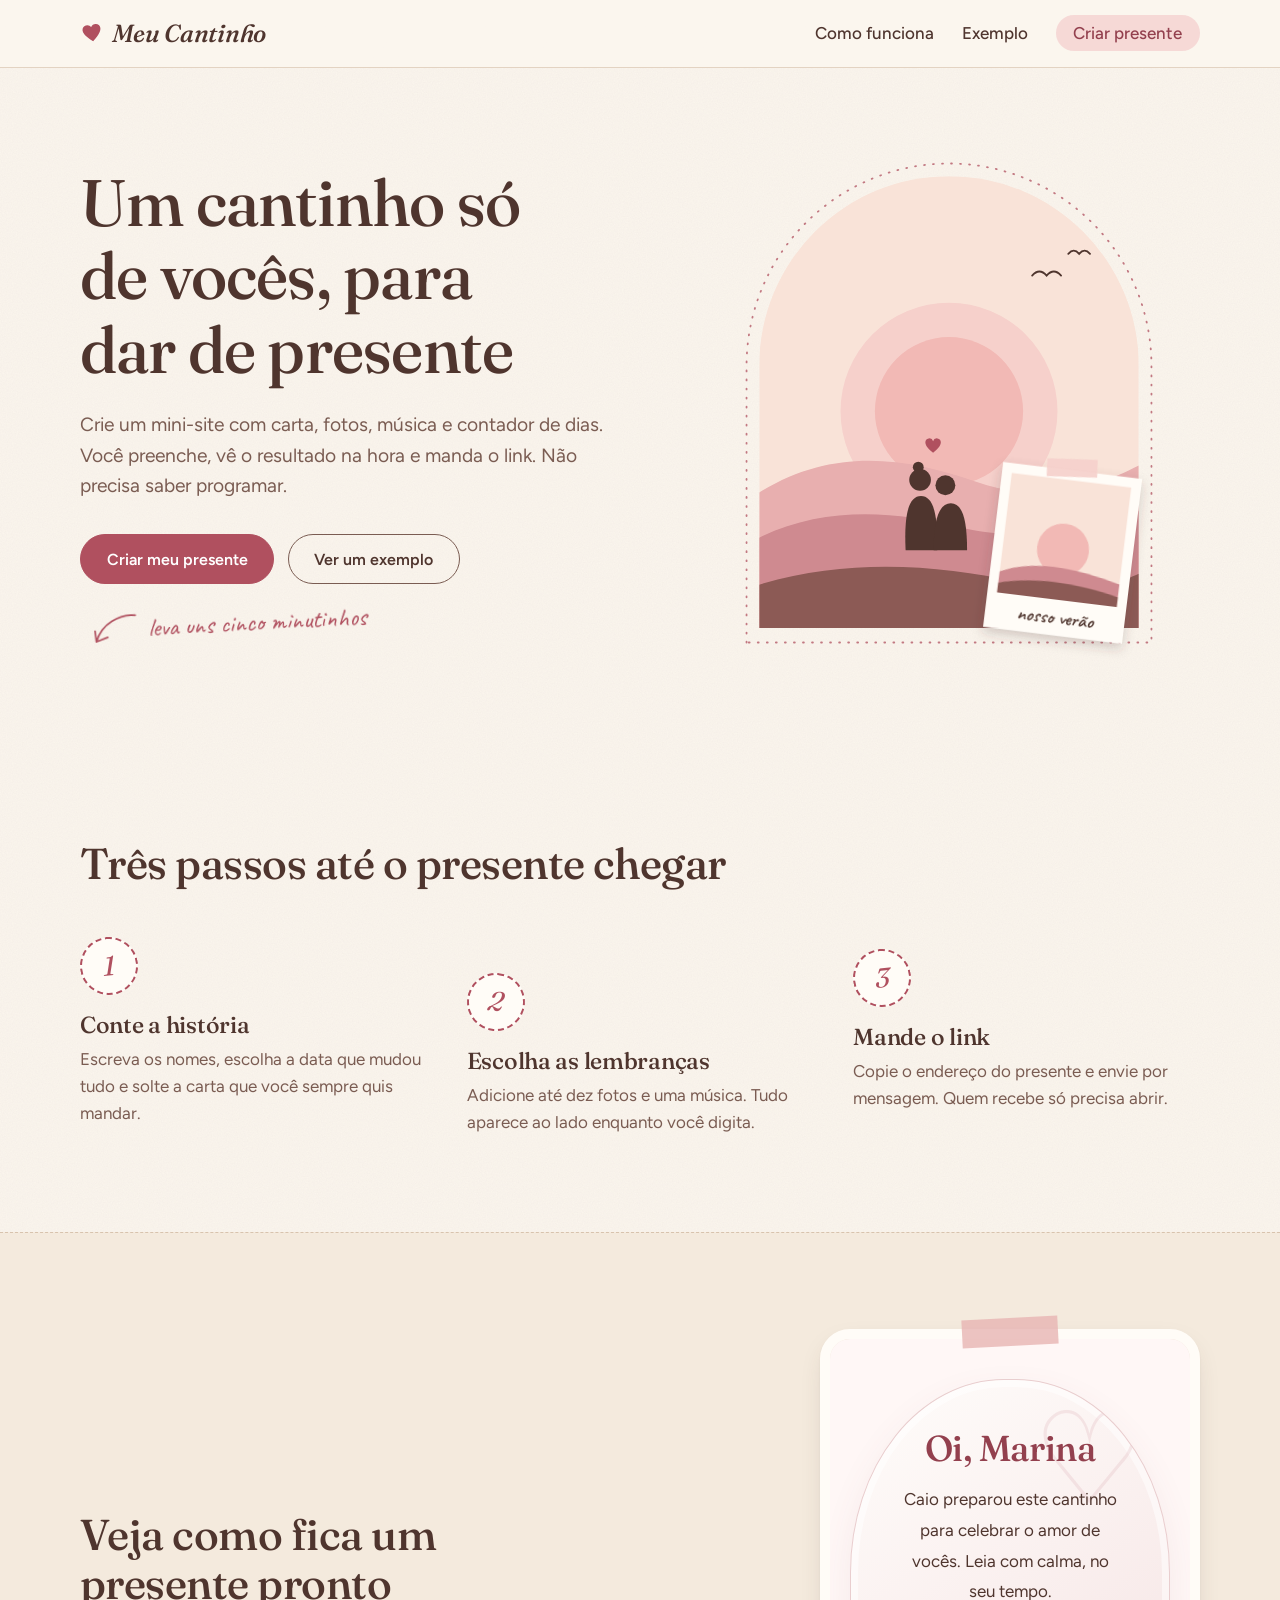
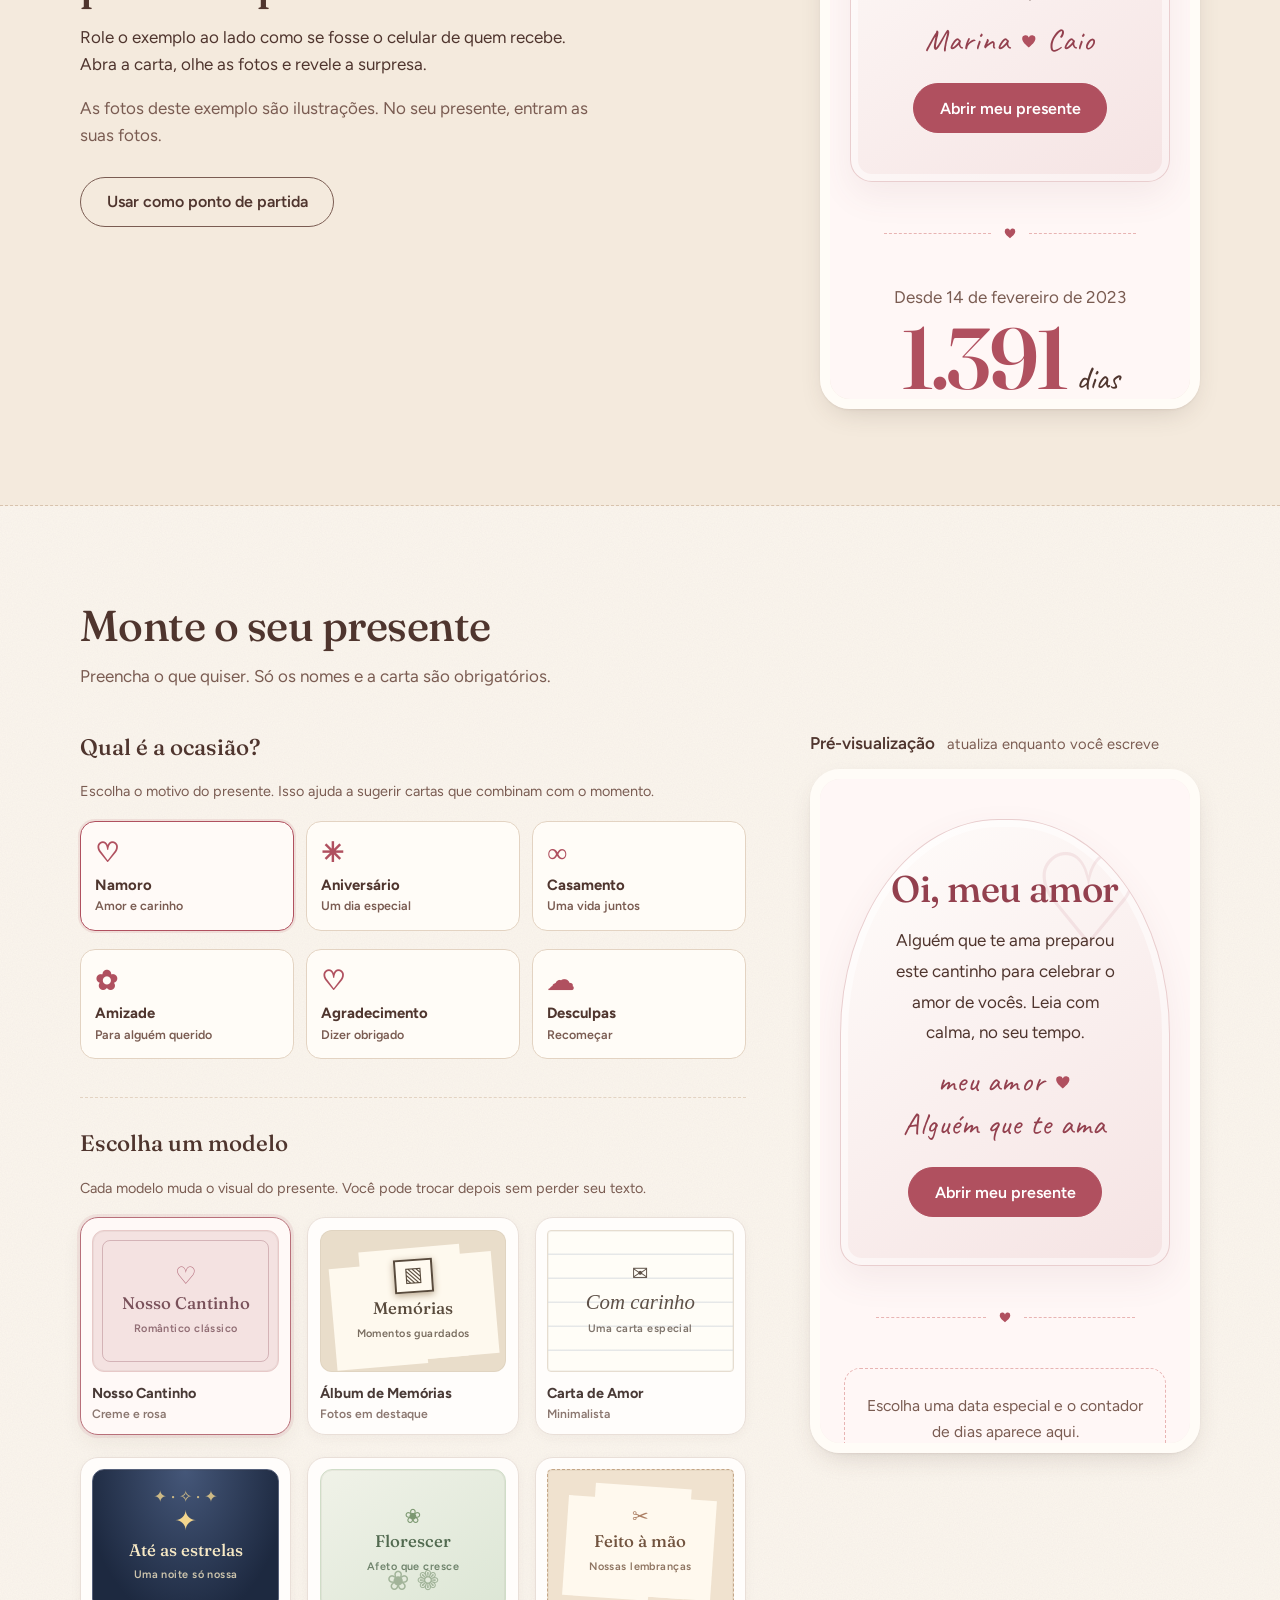
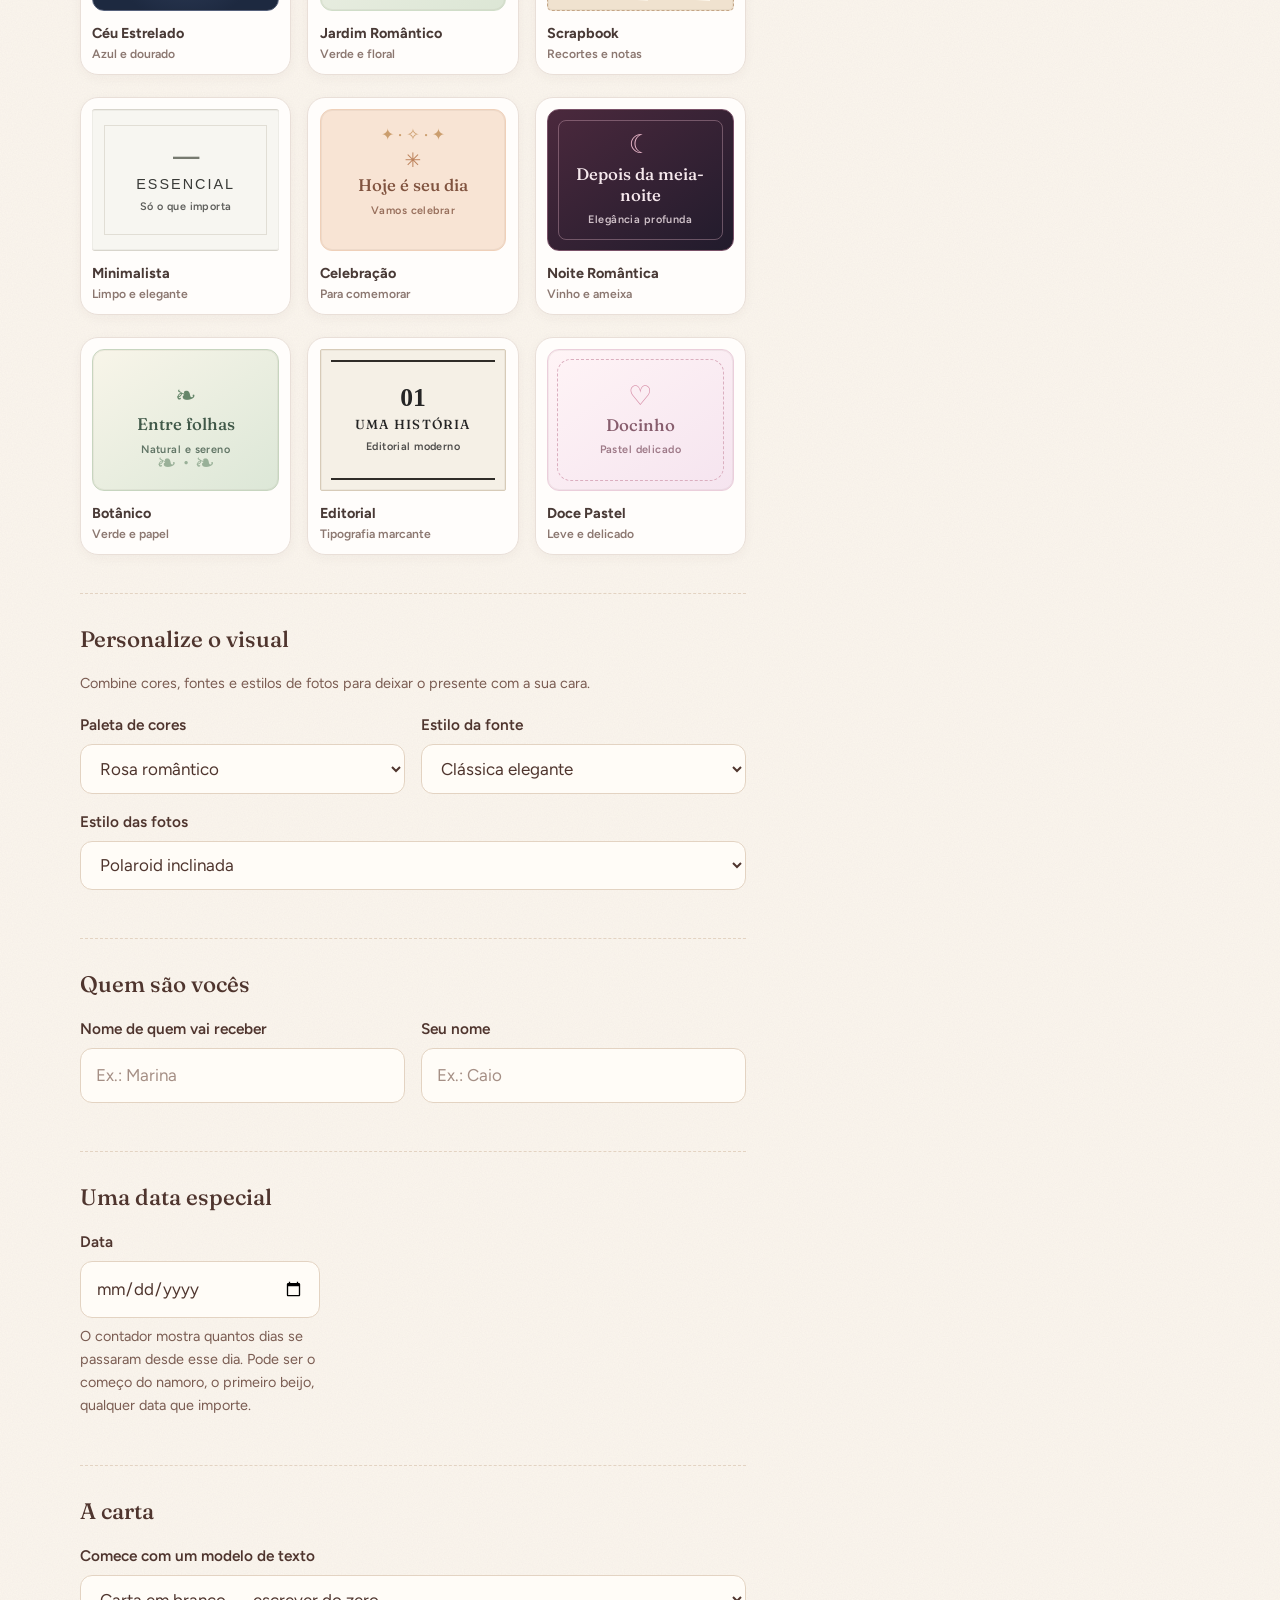
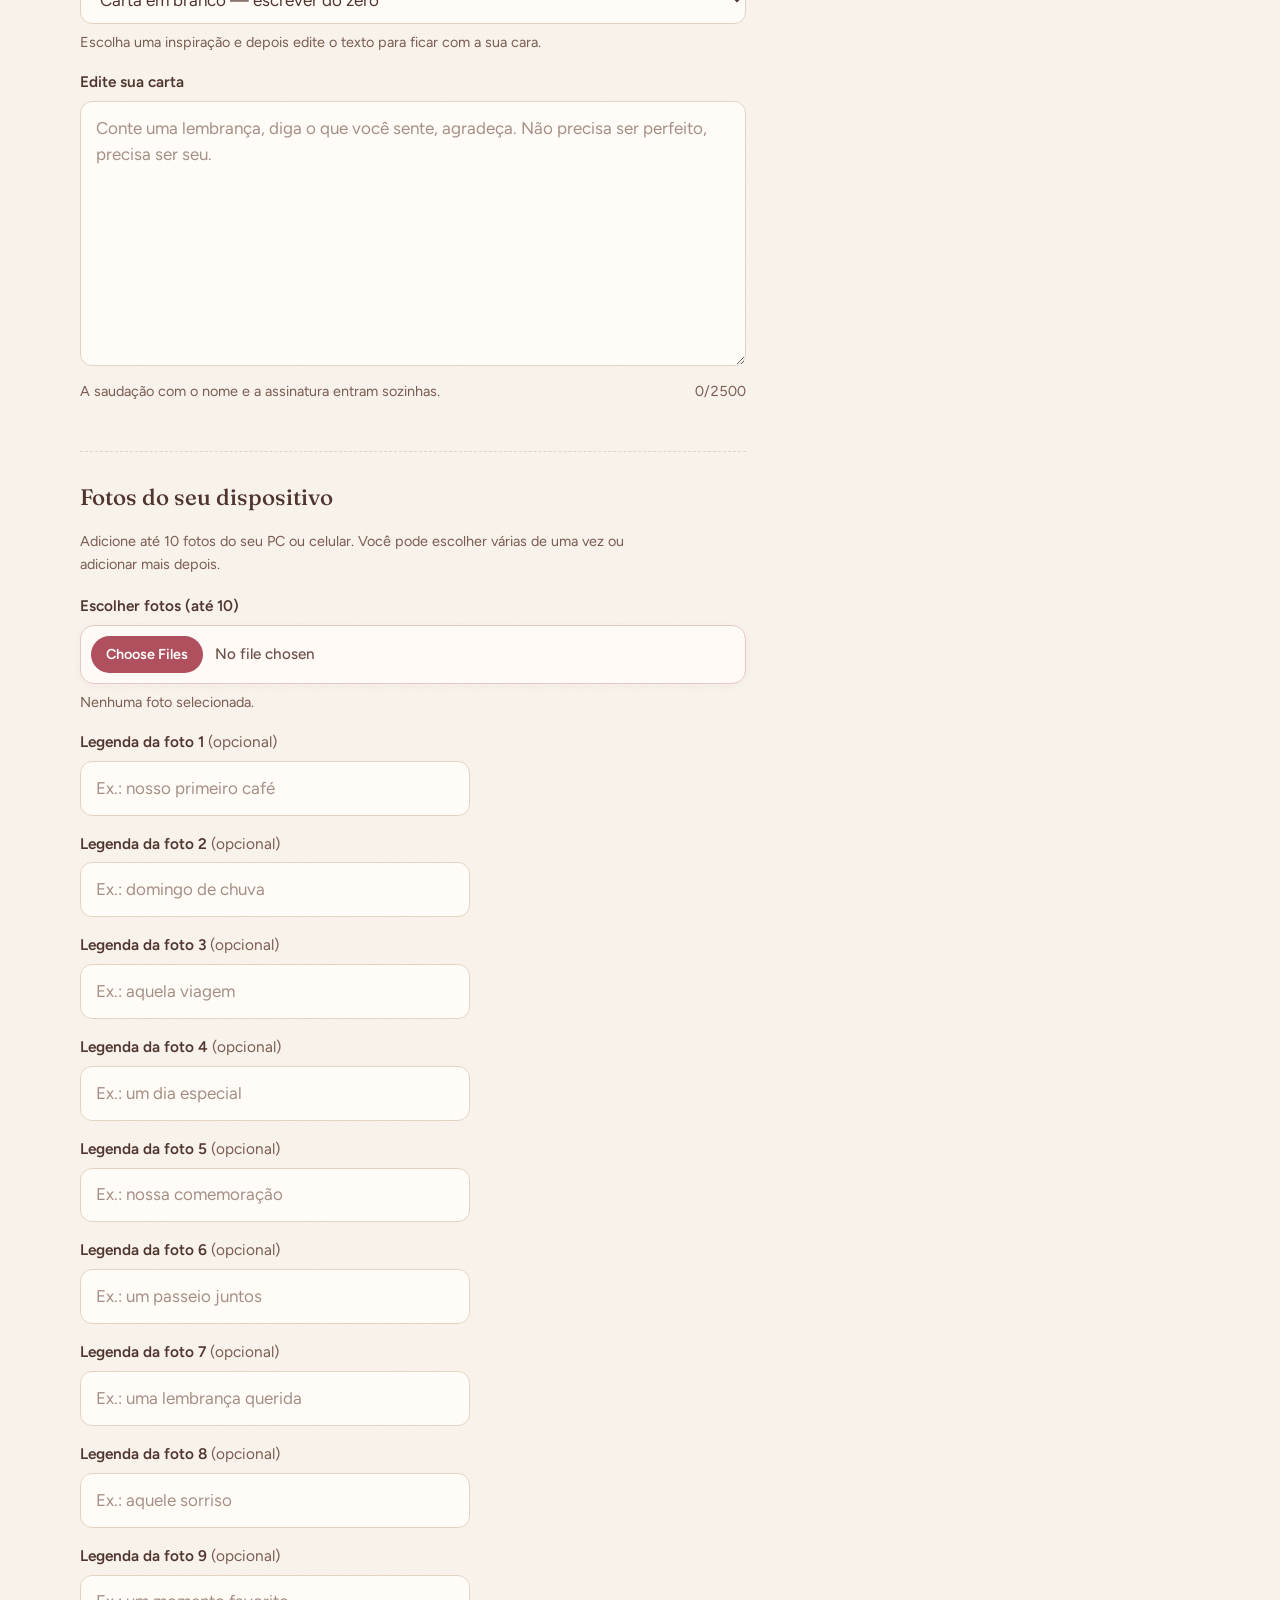
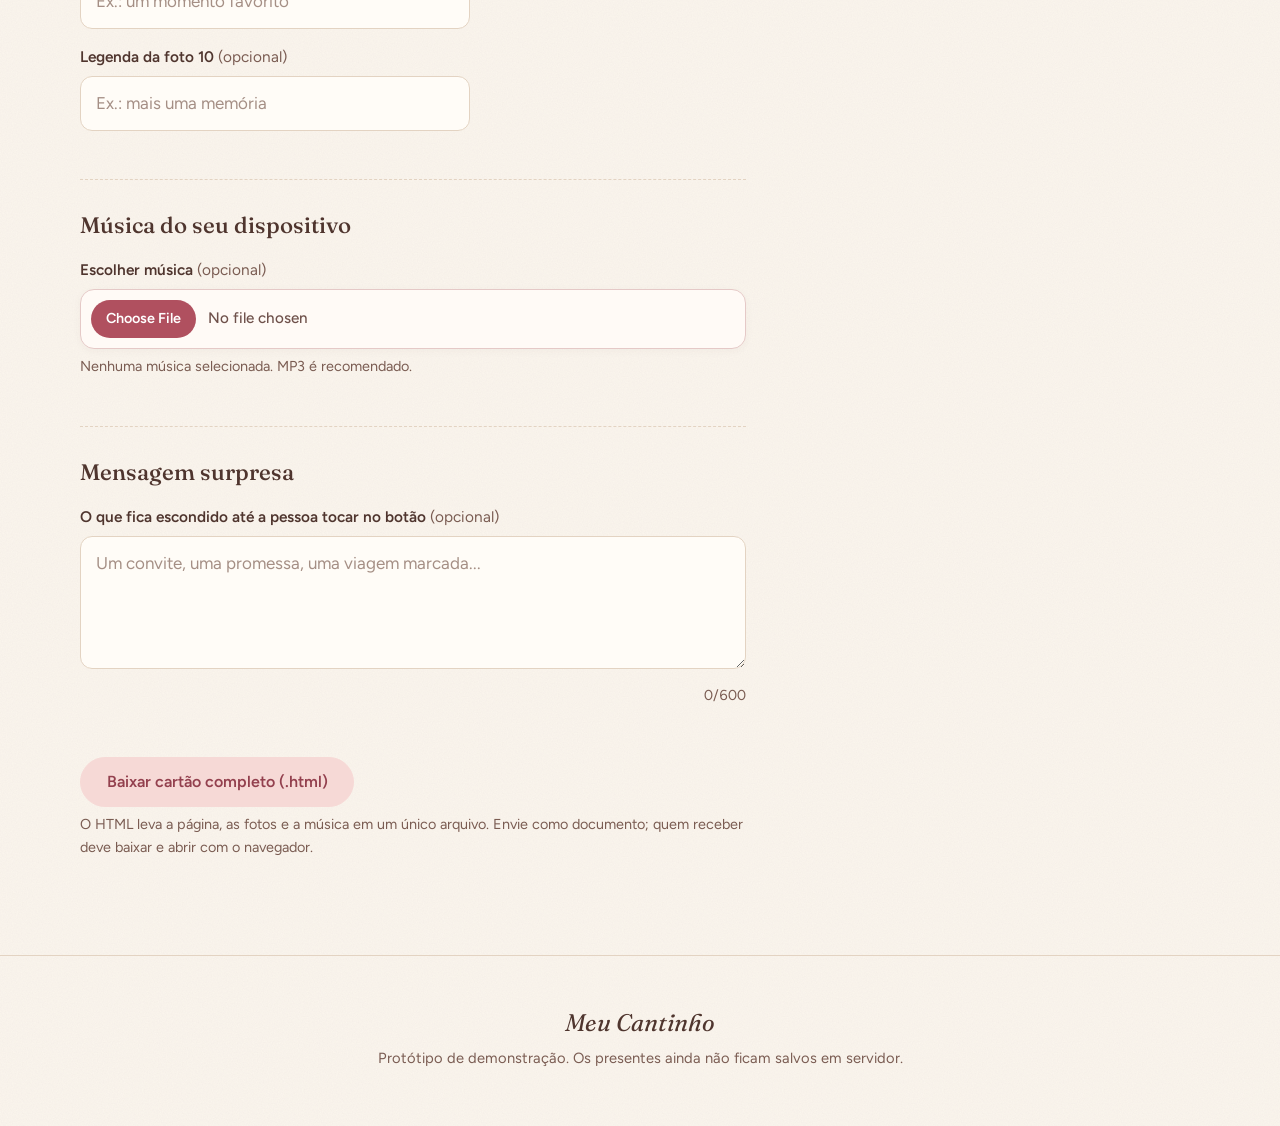
==== commit f4e21ae9: "Add files via upload" ====
--- a/index.html
+++ b/index.html
@@ -1,4 +1,4 @@
-<!DOCTYPE html>
+﻿<!DOCTYPE html>
 <html lang="pt-BR">
 <head>
   <meta charset="utf-8">
@@ -8,6 +8,7 @@
   <meta name="theme-color" content="#FBF6EE">
   <link rel="icon" href="data:image/svg+xml,%3Csvg xmlns='http://www.w3.org/2000/svg' viewBox='0 0 32 32'%3E%3Cpath d='M16 27C6 19 4 14 4 10.5A6.5 6.5 0 0 1 16 8a6.5 6.5 0 0 1 12 2.5C28 14 26 19 16 27z' fill='%23B0505F'/%3E%3C/svg%3E">
 
+  <!-- Fontes: se não carregarem (sem internet), o site usa as fontes de reserva definidas no CSS. -->
   <link rel="preconnect" href="https://fonts.googleapis.com">
   <link rel="preconnect" href="https://fonts.gstatic.com" crossorigin>
   <link rel="stylesheet" href="https://fonts.googleapis.com/css2?family=Caveat:wght@500;600&family=Figtree:wght@400;500;600&family=Fraunces:ital,opsz,wght@0,9..144,400;0,9..144,600;1,9..144,400;1,9..144,500&display=swap">
@@ -16,6 +17,7 @@
 <body>
   <a class="pular-link" href="#conteudo">Ir para o conteúdo</a>
 
+  <!-- ===================== SITE (página de criação) ===================== -->
   <div id="site">
 
     <header class="site-header" id="topo">
@@ -49,6 +51,7 @@
 
     <main id="conteudo" tabindex="-1">
 
+      <!-- ---------- Início ---------- -->
       <section class="hero" aria-labelledby="titulo-hero">
         <div class="wrap hero-grade">
           <div class="hero-texto">
@@ -73,6 +76,7 @@
                 </filter>
               </defs>
 
+              <!-- contorno pontilhado, como se tivesse sido costurado -->
               <path d="M36 556V250a224 224 0 0 1 448 0v306z" fill="none" stroke="#B0505F" stroke-width="2" stroke-dasharray="1 9" stroke-linecap="round" opacity=".75"/>
 
               <g clip-path="url(#arco)">
@@ -81,6 +85,7 @@
                 <circle cx="260" cy="300" r="82" fill="#F2B9B5"/>
                 <path d="M50 390C130 340 210 350 290 378S430 380 470 360V540H50z" fill="#E8AFAF"/>
                 <path d="M50 440C120 405 200 410 270 428S410 430 470 410V540H50z" fill="#CF8A90"/>
+                <!-- casal -->
                 <g fill="#4F352E">
                   <circle cx="226" cy="362" r="6"/>
                   <circle cx="228" cy="376" r="12"/>
@@ -94,6 +99,7 @@
               <path transform="translate(231 326) scale(.95)" d="M12 21C5 15.6 3 12.2 3 9a4.6 4.6 0 0 1 9-1.4A4.6 4.6 0 0 1 21 9c0 3.2-2 6.6-9 12z" fill="#B0505F"/>
               <path d="M352 150q8-9 16 0q8-9 16 0M392 126q6-7 12 0q6-7 12 0" fill="none" stroke="#4F352E" stroke-width="2" stroke-linecap="round"/>
 
+              <!-- fotografia instantânea -->
               <g transform="translate(392 376) rotate(7) scale(.9)">
                 <g class="hero-polaroid">
                   <rect x="-82" y="-12" width="172" height="204" fill="#FFFCF7" filter="url(#sombra-foto)"/>
@@ -110,6 +116,7 @@
         </div>
       </section>
 
+      <!-- ---------- Como funciona ---------- -->
       <section class="secao" id="como-funciona" aria-labelledby="titulo-como">
         <div class="wrap">
           <h2 id="titulo-como" class="titulo-secao">Três passos até o presente chegar</h2>
@@ -122,7 +129,7 @@
             <li class="passo">
               <span class="passo-selo" aria-hidden="true">2</span>
               <h3>Escolha as lembranças</h3>
-              <p>Adicione até três fotos e uma música. Tudo aparece ao lado enquanto você digita.</p>
+              <p>Adicione até dez fotos e uma música. Tudo aparece ao lado enquanto você digita.</p>
             </li>
             <li class="passo">
               <span class="passo-selo" aria-hidden="true">3</span>
@@ -133,6 +140,7 @@
         </div>
       </section>
 
+      <!-- ---------- Exemplo ---------- -->
       <section class="secao secao--papel" id="exemplo" aria-labelledby="titulo-exemplo">
         <div class="wrap exemplo-grade">
           <div class="exemplo-texto">
@@ -149,6 +157,7 @@
         </div>
       </section>
 
+      <!-- ---------- Editor ---------- -->
       <section class="secao" id="criar" aria-labelledby="titulo-criar">
         <div class="wrap">
           <h2 id="titulo-criar" class="titulo-secao">Monte o seu presente</h2>
@@ -161,6 +170,7 @@
 
           <div class="editor" id="editor" data-view="form">
 
+            <!-- Formulário -->
             <form class="editor-form" id="form-presente" novalidate autocomplete="off">
 
               <fieldset class="grupo escolha-grupo">
@@ -188,7 +198,21 @@
                   <label class="modelo-card modelo-scrap"><input type="radio" name="modelo" value="scrap"><span class="modelo-amostra"><i>✂</i><b>Feito à mão</b><small>Nossas lembranças</small></span><strong>Scrapbook</strong><small>Recortes e notas</small></label>
                   <label class="modelo-card modelo-minimal"><input type="radio" name="modelo" value="minimal"><span class="modelo-amostra"><i>—</i><b>Essencial</b><small>Só o que importa</small></span><strong>Minimalista</strong><small>Limpo e elegante</small></label>
                   <label class="modelo-card modelo-festa"><input type="radio" name="modelo" value="festa"><span class="modelo-amostra"><i>✳</i><b>Hoje é seu dia</b><small>Vamos celebrar</small></span><strong>Celebração</strong><small>Para comemorar</small></label>
-                </div>
+                  <label class="modelo-card modelo-noite"><input type="radio" name="modelo" value="noite"><span class="modelo-amostra"><i>☾</i><b>Depois da meia-noite</b><small>Elegância profunda</small></span><strong>Noite Romântica</strong><small>Vinho e ameixa</small></label>
+                  <label class="modelo-card modelo-botanico"><input type="radio" name="modelo" value="botanico"><span class="modelo-amostra"><i>❧</i><b>Entre folhas</b><small>Natural e sereno</small></span><strong>Botânico</strong><small>Verde e papel</small></label>
+                  <label class="modelo-card modelo-editorial"><input type="radio" name="modelo" value="editorial"><span class="modelo-amostra"><i>01</i><b>Uma história</b><small>Editorial moderno</small></span><strong>Editorial</strong><small>Tipografia marcante</small></label>
+                  <label class="modelo-card modelo-fofo"><input type="radio" name="modelo" value="fofo"><span class="modelo-amostra"><i>♡</i><b>Docinho</b><small>Pastel delicado</small></span><strong>Doce Pastel</strong><small>Leve e delicado</small></label>
+                </div>
+              </fieldset>
+
+              <fieldset class="grupo grupo-personalizacao">
+                <legend>Personalize o visual</legend>
+                <p class="dica dica--grupo">Combine cores, fontes e estilos de fotos para deixar o presente com a sua cara.</p>
+                <div class="linha-2">
+                  <div class="campo"><label for="f-paleta">Paleta de cores</label><select id="f-paleta" name="paleta"><option value="rosa">Rosa romântico</option><option value="lavanda">Lilás suave</option><option value="ceu">Azul céu</option><option value="sage">Verde sálvia</option><option value="dourado">Creme e dourado</option><option value="noite">Noite elegante</option></select></div>
+                  <div class="campo"><label for="f-fonte">Estilo da fonte</label><select id="f-fonte" name="fonte"><option value="classica">Clássica elegante</option><option value="manuscrita">Manuscrita</option><option value="moderna">Moderna</option><option value="delicada">Delicada</option></select></div>
+                </div>
+                <div class="campo"><label for="f-layout-fotos">Estilo das fotos</label><select id="f-layout-fotos" name="layoutFotos"><option value="polaroid">Polaroid inclinada</option><option value="grade">Grade organizada</option><option value="album">Álbum compacto</option></select></div>
               </fieldset>
 
               <fieldset class="grupo">
@@ -251,15 +275,22 @@
 
               <fieldset class="grupo">
                 <legend>Fotos do seu dispositivo</legend>
-                <p class="dica dica--grupo" id="dica-fotos">Adicione até 3 fotos do seu PC ou celular. Você pode escolher uma por vez; as anteriores serão mantidas.</p>
-                <div class="campo">
-                  <label for="f-arquivos-fotos">Escolher fotos (até 3)</label>
+                <p class="dica dica--grupo" id="dica-fotos">Adicione até 10 fotos do seu PC ou celular. Você pode escolher várias de uma vez ou adicionar mais depois.</p>
+                <div class="campo">
+                  <label for="f-arquivos-fotos">Escolher fotos (até 10)</label>
                   <input type="file" id="f-arquivos-fotos" accept="image/*" multiple>
                   <p class="dica" id="status-fotos">Nenhuma foto selecionada.</p>
                 </div>
                 <div class="foto-slot"><div class="campo"><label for="f-legenda1">Legenda da foto 1 <span class="opcional">(opcional)</span></label><input type="text" id="f-legenda1" maxlength="40" placeholder="Ex.: nosso primeiro café"></div></div>
                 <div class="foto-slot"><div class="campo"><label for="f-legenda2">Legenda da foto 2 <span class="opcional">(opcional)</span></label><input type="text" id="f-legenda2" maxlength="40" placeholder="Ex.: domingo de chuva"></div></div>
                 <div class="foto-slot"><div class="campo"><label for="f-legenda3">Legenda da foto 3 <span class="opcional">(opcional)</span></label><input type="text" id="f-legenda3" maxlength="40" placeholder="Ex.: aquela viagem"></div></div>
+                <div class="foto-slot"><div class="campo"><label for="f-legenda4">Legenda da foto 4 <span class="opcional">(opcional)</span></label><input type="text" id="f-legenda4" maxlength="40" placeholder="Ex.: um dia especial"></div></div>
+                <div class="foto-slot"><div class="campo"><label for="f-legenda5">Legenda da foto 5 <span class="opcional">(opcional)</span></label><input type="text" id="f-legenda5" maxlength="40" placeholder="Ex.: nossa comemoração"></div></div>
+                <div class="foto-slot"><div class="campo"><label for="f-legenda6">Legenda da foto 6 <span class="opcional">(opcional)</span></label><input type="text" id="f-legenda6" maxlength="40" placeholder="Ex.: um passeio juntos"></div></div>
+                <div class="foto-slot"><div class="campo"><label for="f-legenda7">Legenda da foto 7 <span class="opcional">(opcional)</span></label><input type="text" id="f-legenda7" maxlength="40" placeholder="Ex.: uma lembrança querida"></div></div>
+                <div class="foto-slot"><div class="campo"><label for="f-legenda8">Legenda da foto 8 <span class="opcional">(opcional)</span></label><input type="text" id="f-legenda8" maxlength="40" placeholder="Ex.: aquele sorriso"></div></div>
+                <div class="foto-slot"><div class="campo"><label for="f-legenda9">Legenda da foto 9 <span class="opcional">(opcional)</span></label><input type="text" id="f-legenda9" maxlength="40" placeholder="Ex.: um momento favorito"></div></div>
+                <div class="foto-slot"><div class="campo"><label for="f-legenda10">Legenda da foto 10 <span class="opcional">(opcional)</span></label><input type="text" id="f-legenda10" maxlength="40" placeholder="Ex.: mais uma memória"></div></div>
               </fieldset>
 
               <fieldset class="grupo">
@@ -282,7 +313,6 @@
 
               <div class="gerar">
                 <p class="erro erro--resumo" id="resumo-erros" role="alert" tabindex="-1"></p>
-                <button type="submit" class="btn">Gerar link do presente</button>
                 <button type="button" class="btn btn--suave" id="baixar-presente">Baixar cartão completo (.html)</button>
                 <p class="dica">O HTML leva a página, as fotos e a música em um único arquivo. Envie como documento; quem receber deve baixar e abrir com o navegador.</p>
 
@@ -299,6 +329,7 @@
               </div>
             </form>
 
+            <!-- Pré-visualização -->
             <aside class="editor-previa" aria-label="Pré-visualização do presente">
               <p class="previa-titulo">Pré-visualização <span class="texto-suave">atualiza enquanto você escreve</span></p>
               <div class="aparelho aparelho--previa" data-scroller id="quadro-previa" tabindex="0" aria-label="Pré-visualização do presente, role para ver tudo"></div>
@@ -316,6 +347,7 @@
     </footer>
   </div>
 
+  <!-- ===================== PRESENTE (quando o link tem ?presente=) ===================== -->
   <div id="presente-final" hidden></div>
 
   <div class="toast" id="toast" role="status" aria-live="polite"></div>
--- a/style.css
+++ b/style.css
@@ -1,3 +1,13 @@
+/* ==========================================================================
+   Meu Cantinho — style.css
+   Organização:
+   1. Tokens (cores, fontes, medidas)   5. Como funciona e Exemplo
+   2. Base e utilitários                6. Editor e formulário
+   3. Botões                            7. Presente (.gift)
+   4. Cabeçalho e início                8. Movimento reduzido e telas grandes
+   ========================================================================== */
+
+/* ---------- 1. Tokens ---------- */
 :root {
   --creme: #FBF6EE;
   --off: #FFFCF7;
@@ -21,6 +31,7 @@
   --altura-cabecalho: 68px;
 }
 
+/* ---------- 2. Base e utilitários ---------- */
 *, *::before, *::after { box-sizing: border-box; }
 
 html {
@@ -35,7 +46,7 @@
   line-height: 1.6;
   color: var(--marrom);
   background-color: var(--creme);
-  
+  /* textura de papel muito sutil, desenhada em SVG (sem arquivo extra) */
   background-image: url("data:image/svg+xml,%3Csvg xmlns='http://www.w3.org/2000/svg' width='160' height='160'%3E%3Cfilter id='n'%3E%3CfeTurbulence type='fractalNoise' baseFrequency='.8' numOctaves='2' stitchTiles='stitch'/%3E%3CfeColorMatrix values='0 0 0 0 .31 0 0 0 0 .21 0 0 0 0 .18 0 0 0 .06 0'/%3E%3C/filter%3E%3Crect width='100%25' height='100%25' filter='url(%23n)'/%3E%3C/svg%3E");
 }
 
@@ -78,11 +89,11 @@
 
 .texto-suave { color: var(--marrom-suave); }
 
-
+/* rolagem suave leva em conta o cabeçalho fixo */
 #como-funciona, #exemplo, #criar, #topo { scroll-margin-top: calc(var(--altura-cabecalho) + 8px); }
 #conteudo:focus { outline: none; }
 
-
+/* ---------- 3. Botões ---------- */
 .btn {
   display: inline-flex; align-items: center; justify-content: center; gap: .5rem;
   font: 600 1rem/1.2 var(--fonte-texto);
@@ -104,7 +115,7 @@
 .btn--suave { background: var(--rosa-pastel); color: var(--rosa-queimado-escuro); border-color: var(--rosa-pastel); }
 .btn--suave:hover { background: var(--rosa-medio); border-color: var(--rosa-medio); }
 
-
+/* ---------- 4. Cabeçalho e início ---------- */
 .site-header {
   position: sticky; top: 0; z-index: 50;
   height: var(--altura-cabecalho);
@@ -168,7 +179,7 @@
 .aviso p { margin: 0; }
 .aviso-fechar { font: inherit; font-weight: 600; background: none; border: 0; color: var(--rosa-queimado-escuro); cursor: pointer; text-decoration: underline; }
 
-
+/* Hero */
 .hero { padding: clamp(2rem, 6vw, 4.5rem) 0 clamp(3rem, 7vw, 5rem); }
 .hero-grade { display: grid; grid-template-columns: 1.05fr .95fr; gap: clamp(2rem, 5vw, 4rem); align-items: center; }
 .hero h1 { font-size: clamp(2.5rem, 5.4vw, 4.1rem); font-weight: 500; }
@@ -199,7 +210,7 @@
   .hero-arte { order: -1; width: min(78%, 340px); }
 }
 
-
+/* ---------- 5. Seções, como funciona e exemplo ---------- */
 .secao { padding: clamp(3.5rem, 8vw, 6rem) 0; }
 .secao--papel { background-color: var(--papel); border-block: 1px dashed #D8C3AD; }
 .titulo-secao { font-size: clamp(1.9rem, 3.8vw, 2.7rem); max-width: 18em; }
@@ -232,7 +243,7 @@
 .exemplo-texto p { max-width: 30em; margin-top: 1rem; }
 .exemplo-texto .btn { margin-top: .75rem; }
 .exemplo-moldura { position: relative; justify-self: center; width: 100%; max-width: 380px; }
-.exemplo-moldura::before {                     
+.exemplo-moldura::before {                     /* fita adesiva */
   content: ""; position: absolute; z-index: 2; top: -.7rem; left: 50%;
   width: 96px; height: 28px; margin-left: -48px; transform: rotate(-3deg);
   background: rgba(232, 180, 179, .8);
@@ -250,7 +261,7 @@
   .exemplo-grade { grid-template-columns: 1fr; }
 }
 
-
+/* ---------- 6. Editor e formulário ---------- */
 .editor-abas { display: none; gap: .5rem; margin: 1.5rem 0 0; }
 .editor-aba {
   flex: 1; font: 600 .98rem var(--fonte-texto); padding: .7rem 1rem; cursor: pointer;
@@ -330,7 +341,12 @@
 .rodape-marca { font-family: var(--fonte-titulo); font-style: italic; font-size: 1.5rem; margin-bottom: .25rem; }
 .rodape p:last-child { margin: 0; font-size: .92rem; }
 
-
+/* ==========================================================================
+   7. PRESENTE (.gift)
+   Funciona em três lugares: tela cheia (link recebido), moldura de exemplo
+   e pré-visualização. Por isso usa container queries (medidas relativas ao
+   próprio presente, e não à janela do navegador).
+   ========================================================================== */
 .gift {
   container-type: inline-size;
   position: relative;
@@ -355,7 +371,7 @@
   border: 1.5px dashed var(--rosa-medio); border-radius: 16px; color: var(--marrom-suave); font-size: .98rem;
 }
 
-
+/* --- boas-vindas --- */
 .gift-welcome { padding: 2.5rem 1.25rem 1.5rem; }
 .gift-arch {
   position: relative; overflow: hidden; width: min(100%, 440px); margin-inline: auto;
@@ -385,6 +401,7 @@
   100% { transform: translate(var(--desvio, 14px), -26rem) rotate(10deg); opacity: 0; }
 }
 
+/* --- contador --- */
 .contador-intro { color: var(--marrom-suave); margin: 0 0 .25rem; }
 .contador-numero { margin: 0; display: flex; align-items: baseline; justify-content: center; gap: .6rem; flex-wrap: wrap; line-height: 1; }
 .contador-valor { font-family: var(--fonte-titulo); font-weight: 600; font-size: 4.5rem; font-size: clamp(3.8rem, 24cqi, 6.5rem); color: var(--rosa-queimado); letter-spacing: -.03em; font-variant-numeric: lining-nums; }
@@ -392,6 +409,7 @@
 .contador-detalhe { margin: .75rem 0 0; color: var(--marrom-suave); }
 .contador-detalhe:empty { display: none; }
 
+/* --- fotos --- */
 .gift-fotos { display: flex; flex-direction: column; align-items: center; gap: 1.75rem; padding: .5rem 0 1rem; }
 .polaroid {
   --giro: -2deg;
@@ -400,7 +418,7 @@
   box-shadow: var(--sombra);
   transform: rotate(var(--giro));
 }
-.polaroid::before {                         
+.polaroid::before {                         /* fita adesiva */
   content: ""; position: absolute; top: -11px; left: 50%; width: 64px; height: 22px; margin-left: -32px;
   background: rgba(232, 180, 179, .75); transform: rotate(-3deg);
 }
@@ -421,7 +439,7 @@
   .gift-fotos .polaroid:nth-child(even) { margin-top: 1.75rem; }
 }
 
-
+/* --- carta --- */
 .carta-palco { padding-top: 5.3rem; }
 .envelope {
   display: block; width: min(320px, 86%); margin: 0 auto; padding: 0; border: 0; background: none;
@@ -475,6 +493,7 @@
 .carta-texto { margin: 0; font-family: var(--fonte-titulo); font-size: 1.08rem; line-height: var(--lh); white-space: pre-line; overflow-wrap: anywhere; }
 .carta-assinatura { margin: var(--lh) 0 0; font-family: var(--fonte-mao); font-size: 1.7rem; line-height: var(--lh); text-align: right; color: var(--rosa-queimado-escuro); }
 
+/* --- surpresa --- */
 .surpresa-palco { position: relative; min-height: 4rem; }
 .surpresa-cartao {
   margin: 0 auto; max-width: 440px; padding: 1.6rem 1.5rem;
@@ -500,6 +519,7 @@
   100% { opacity: 0; transform: translate(var(--x), var(--y)) rotate(var(--r)) scale(1.1); }
 }
 
+/* --- rodapé e música --- */
 .gift-rodape { padding: 1.5rem 1.5rem 2rem; font-size: .92rem; color: var(--marrom-suave); }
 .gift-rodape p { margin: 0 0 .25rem; }
 
@@ -516,6 +536,7 @@
 .musica-pilula.tocando { background: var(--rosa-pastel); }
 .musica-pilula.com-erro { color: var(--erro); border-color: var(--erro); }
 
+/* ---------- 8. Movimento reduzido e ajustes finais ---------- */
 @media (prefers-reduced-motion: reduce) {
   html { scroll-behavior: auto; }
   *, *::before, *::after {
@@ -530,6 +551,7 @@
 }
 
 
+/* ---------- Biblioteca de ocasiões, modelos e cartas ---------- */
 .opcoes-ocasiao, .opcoes-modelo { display: grid; gap: .75rem; grid-template-columns: repeat(3, minmax(0, 1fr)); }
 .opcao-card, .modelo-card { display: flex; flex-direction: column; position: relative; min-width: 0; padding: .9rem; border: 1.5px solid var(--linha); border-radius: 15px; background: var(--off); cursor: pointer; transition: border-color .18s ease, box-shadow .18s ease, transform .18s ease; }
 .opcao-card:hover, .modelo-card:hover { transform: translateY(-2px); border-color: var(--rosa-medio); }
@@ -554,6 +576,7 @@
 .modelo-festa .modelo-amostra { background: #f5d9b6; color: #714a37; }
 select { width: 100%; font: inherit; color: var(--marrom); padding: .8rem .95rem; background: var(--off); border: 1.5px solid var(--linha); border-radius: 12px; }
 select:focus-visible { outline: none; border-color: var(--rosa-queimado); box-shadow: 0 0 0 4px rgba(176,80,95,.2); }
+/* O modelo escolhido acompanha o presente tanto na prévia quanto no link final. */
 .gift[data-modelo="album"] .gift-arch { border-radius: 24px; background: #ead9c6; }
 .gift[data-modelo="album"] .gift-fotos { gap: 1rem; }
 .gift[data-modelo="album"] .polaroid { transform: none; border: 1px solid #ddc7ad; }
@@ -572,9 +595,10 @@
 @media (max-width: 640px) { .opcoes-ocasiao { grid-template-columns: repeat(2, minmax(0,1fr)); } .opcoes-modelo { grid-template-columns: repeat(2, minmax(0,1fr)); } .opcao-card, .modelo-card { padding: .7rem; } .modelo-amostra { min-height: 92px; } }
 @media (prefers-reduced-motion: reduce) { .opcao-card, .modelo-card { transition: none; } .opcao-card:hover, .modelo-card:hover { transform: none; } }
 
+/* ---------- Temas mais marcantes: o modelo altera a composição, não só o tom ---------- */
 .gift { transition: background-color .25s ease, color .25s ease; }
 .gift .gift-arch { position: relative; isolation: isolate; overflow: hidden; transition: border-radius .25s ease, background .25s ease, border .25s ease; }
-.gift .gift-arch::before { content: 'â™¡'; position: absolute; z-index: -1; right: 7%; top: 4%; font-size: clamp(4rem, 10vw, 8rem); line-height: 1; opacity: .12; font-family: Georgia, serif; pointer-events: none; }
+.gift .gift-arch::before { content: '♡'; position: absolute; z-index: -1; right: 7%; top: 4%; font-size: clamp(4rem, 10vw, 8rem); line-height: 1; opacity: .12; font-family: Georgia, serif; pointer-events: none; }
 .gift[data-modelo="nosso"] .gift-arch { border-radius: 48% 48% 22px 22px; box-shadow: inset 0 0 0 8px rgba(255,255,255,.22); }
 .gift[data-modelo="album"] .gift-arch { border-radius: 8px; box-shadow: 8px 8px 0 #d4bea5; }
 .gift[data-modelo="album"] .gift-title { font-family: Georgia, serif; letter-spacing: .04em; }
@@ -583,13 +607,13 @@
 .gift[data-modelo="carta"] .gift-title { font-family: 'Brush Script MT', 'Segoe Script', cursive; font-size: clamp(2rem, 4vw, 3.2rem); }
 .gift[data-modelo="ceu"] { background: radial-gradient(ellipse at 50% 0%, #3c4d70 0, #1c263d 68%); color: #f6e9c8; }
 .gift[data-modelo="ceu"] .gift-arch { border-radius: 6px; background: linear-gradient(160deg, #283653, #111827); box-shadow: inset 0 0 0 1px #d7bb77, 0 0 34px rgba(215,187,119,.12); }
-.gift[data-modelo="ceu"] .gift-arch::before { content: 'âœ¦  Â·  âœ§  Â·  âœ¦'; right: 4%; top: 7%; width: 92%; text-align: center; font-size: 1.5rem; letter-spacing: .8em; color: #e7cb84; opacity: .8; }
+.gift[data-modelo="ceu"] .gift-arch::before { content: '✦  ·  ✧  ·  ✦'; right: 4%; top: 7%; width: 92%; text-align: center; font-size: 1.5rem; letter-spacing: .8em; color: #e7cb84; opacity: .8; }
 .gift[data-modelo="ceu"] .gift-title { color: #f4d991; letter-spacing: .08em; }
 .gift[data-modelo="jardim"] .gift-arch { border-radius: 48% 48% 12px 12px; background: linear-gradient(145deg, #edf1e5, #d5e1cd); border: 1px solid #a7b89b; }
-.gift[data-modelo="jardim"] .gift-arch::before { content: 'â€  â'; color: #66815e; opacity: .35; letter-spacing: .4em; }
+.gift[data-modelo="jardim"] .gift-arch::before { content: '❀  ❁'; color: #66815e; opacity: .35; letter-spacing: .4em; }
 .gift[data-modelo="jardim"] .gift-title { color: #405b45; font-family: Georgia, serif; font-style: italic; }
 .gift[data-modelo="scrap"] .gift-arch { border: 2px dashed #ad8a6e; border-radius: 5px; background: #f0e0c7; box-shadow: 7px 7px 0 #d9c09d; }
-.gift[data-modelo="scrap"] .gift-arch::before { content: 'âœ‚  â˜…  â™¡'; top: auto; bottom: 2%; right: 3%; font-size: 2rem; opacity: .35; }
+.gift[data-modelo="scrap"] .gift-arch::before { content: '✂  ★  ♡'; top: auto; bottom: 2%; right: 3%; font-size: 2rem; opacity: .35; }
 .gift[data-modelo="scrap"] .polaroid:nth-child(odd) { transform: rotate(-4deg) translateY(4px) !important; }
 .gift[data-modelo="scrap"] .polaroid:nth-child(even) { transform: rotate(4deg) translateY(-3px) !important; }
 .gift[data-modelo="minimal"] { background: #f8f6f0; color: #35332f; }
@@ -599,18 +623,20 @@
 .gift[data-modelo="minimal"] .polaroid { box-shadow: none !important; border: 1px solid #cfc5b6; transform: none !important; }
 .gift[data-modelo="festa"] .gift-arch { border-radius: 18px 18px 4px 4px; background: repeating-linear-gradient(135deg, #f5d9b6 0 18px, #f9e7d0 18px 36px); border: 2px solid #d2a06b; }
 .gift[data-modelo="festa"] .gift-title { color: #714a37; text-transform: uppercase; letter-spacing: .08em; }
-.gift[data-modelo="festa"] .gift-arch::before { content: 'âœ¦  âœ§  âœ¦'; right: 0; width: 100%; text-align: center; font-size: 2rem; opacity: .55; }
-
+.gift[data-modelo="festa"] .gift-arch::before { content: '✦  ✧  ✦'; right: 0; width: 100%; text-align: center; font-size: 2rem; opacity: .55; }
+
+/* A ocasião também deixa uma identidade clara no presente final/prévia. */
 .gift[data-ocasiao="namoro"] .gift-title { color: var(--rosa-queimado-escuro); }
 .gift[data-ocasiao="aniversario"] .gift-arch { border-bottom: 5px solid #d6a45f; }
-.gift[data-ocasiao="aniversario"] .gift-arch::before { content: 'âœ¦  âœ§  âœ¦'; color: #b77a36; opacity: .55; }
+.gift[data-ocasiao="aniversario"] .gift-arch::before { content: '✦  ✧  ✦'; color: #b77a36; opacity: .55; }
 .gift[data-ocasiao="casamento"] .gift-arch { border: 1px solid #c6ad78; box-shadow: inset 0 0 0 5px rgba(198,173,120,.14); }
 .gift[data-ocasiao="casamento"] .gift-title { font-family: Georgia, serif; font-style: italic; }
 .gift[data-ocasiao="amizade"] .gift-arch { border-radius: 24px; }
-.gift[data-ocasiao="amizade"] .gift-arch::before { content: 'âœ¿  â€'; color: #718b66; opacity: .45; }
+.gift[data-ocasiao="amizade"] .gift-arch::before { content: '✿  ❀'; color: #718b66; opacity: .45; }
 .gift[data-ocasiao="agradecimento"] .gift-arch { border-left: 5px solid #b3a27a; }
 .gift[data-ocasiao="desculpas"] .gift-arch { border-radius: 8px; border: 1px dashed #b99c98; }
 
+/* ---------- Redesign visual: modelos mais elegantes e realmente distintos ---------- */
 .opcoes-modelo { gap: 1rem; }
 .modelo-card {
   padding: .7rem; border: 1px solid #e9dfd8; border-radius: 18px;
@@ -630,40 +656,41 @@
 .modelo-card > strong { font-size: .9rem; color: #493a36; }
 .modelo-card > small { color: #8b7770; font-size: .76rem; }
 
-
+/* 1. Nosso Cantinho — editorial romântico, rosa antigo e moldura delicada */
 .modelo-nosso .modelo-amostra { color: #79515a; background: #f4e2e1; border: 1px solid #e7c9c8; }
 .modelo-nosso .modelo-amostra::before { inset: 9px; border: 1px solid rgba(151,93,105,.35); border-radius: 8px; opacity: 1; }
 .modelo-nosso .modelo-amostra i { color: #b56e7d; font-size: 1.5rem; }
-
+/* 2. Álbum — papel creme, fotografias instantâneas inclinadas */
 .modelo-album .modelo-amostra { color: #594b3d; background: #e9ddca; }
 .modelo-album .modelo-amostra::before { inset: 18px 23% 12px; background: #fffaf0; box-shadow: -36px 9px 0 -5px #fffaf0, 36px 5px 0 -5px #fffaf0; transform: rotate(-5deg); opacity: .95; }
 .modelo-album .modelo-amostra i { padding: .18rem .5rem .45rem; background: #fffaf0; box-shadow: 0 2px 7px #b8a58c; transform: rotate(-4deg); }
-
+/* 3. Carta — folha de papel, linhas suaves e assinatura */
 .modelo-carta .modelo-amostra { color: #5e5148; background: #fffdf7; border: 1px solid #e6ddd0; border-radius: 4px; }
 .modelo-carta .modelo-amostra::before { background: repeating-linear-gradient(to bottom, transparent 0 22px, #d8dce0 23px 24px); opacity: .65; }
 .modelo-carta .modelo-amostra b { font-family: Georgia, serif; font-style: italic; font-size: 1.3rem; }
-
+/* 4. Céu — noite azul profunda com estrelas douradas */
 .modelo-ceu .modelo-amostra { color: #f7e9c5; background: radial-gradient(ellipse at 50% 0%, #455779, #1d2940 78%); border: 1px solid #56617b; }
-.modelo-ceu .modelo-amostra::before { content: 'âœ¦   Â·   âœ§      Â·   âœ¦'; inset: 14px 0 auto; text-align: center; font-size: 1rem; color: #e8ce8b; opacity: .85; }
+.modelo-ceu .modelo-amostra::before { content: '✦   ·   ✧      ·   ✦'; inset: 14px 0 auto; text-align: center; font-size: 1rem; color: #e8ce8b; opacity: .85; }
 .modelo-ceu .modelo-amostra i { margin-top: .6rem; color: #f3d68e; font-size: 1.7rem; }
-
+/* 5. Jardim — verde sálvia e flores discretas */
 .modelo-jardim .modelo-amostra { color: #526a50; background: linear-gradient(145deg, #f0f2e8, #dce6d5); border: 1px solid #d0ddc8; }
-.modelo-jardim .modelo-amostra::before { content: 'â€     â'; inset: auto 0 8px; text-align: center; color: #77906e; font-size: 1.7rem; opacity: .6; }
+.modelo-jardim .modelo-amostra::before { content: '❀     ❁'; inset: auto 0 8px; text-align: center; color: #77906e; font-size: 1.7rem; opacity: .6; }
 .modelo-jardim .modelo-amostra i { color: #7c9871; }
-
+/* 6. Scrapbook — colagem artesanal, fita e fotos */
 .modelo-scrap .modelo-amostra { color: #72543f; background: #f0e2cf; border: 1px dashed #c4a687; border-radius: 5px; transform: none; }
 .modelo-scrap .modelo-amostra::before { inset: 16px 24% 14px; background: #fffaf0; box-shadow: -31px 9px 0 -5px #fffaf0, 31px 5px 0 -5px #fffaf0; transform: rotate(4deg); opacity: .95; }
 .modelo-scrap .modelo-amostra i { color: #ad8064; }
-
+/* 7. Minimalista — tipografia limpa e espaço em branco */
 .modelo-minimal .modelo-amostra { color: #393a37; background: #f7f6f1; border-radius: 3px; border: 0; border-block: 1px solid #d8d5cc; }
 .modelo-minimal .modelo-amostra::before { inset: 15px 12px; border: 1px solid #e1ded5; opacity: 1; }
 .modelo-minimal .modelo-amostra i { font-size: 1.5rem; color: #777a70; }
 .modelo-minimal .modelo-amostra b { font-family: Arial, sans-serif; font-size: .9rem; letter-spacing: .14em; text-transform: uppercase; }
-
+/* 8. Celebração — festa delicada, pêssego e pequenos confetes */
 .modelo-festa .modelo-amostra { color: #80533f; background: #f8e4d4; border: 1px solid #efd0b9; }
-.modelo-festa .modelo-amostra::before { content: 'âœ¦  Â·  âœ§  Â·  âœ¦'; inset: 12px 0 auto; text-align: center; color: #c18d55; font-size: 1rem; opacity: .8; }
+.modelo-festa .modelo-amostra::before { content: '✦  ·  ✧  ·  ✦'; inset: 12px 0 auto; text-align: center; color: #c18d55; font-size: 1rem; opacity: .8; }
 .modelo-festa .modelo-amostra i { margin-top: .5rem; color: #bd835d; }
 
+/* A prévia acompanha a linguagem visual de cada cartão, sem depender só da cor. */
 .gift { --tema-fundo: #fffaf8; --tema-texto: #5d4546; --tema-destaque: #b66d7b; background: var(--tema-fundo); color: var(--tema-texto); }
 .gift .gift-welcome { position: relative; }
 .gift .gift-arch { border-radius: 24px; padding: clamp(1.5rem, 4vw, 3rem); transition: all .28s ease; }
@@ -673,7 +700,7 @@
 .gift .polaroid { transition: transform .25s ease, box-shadow .25s ease; }
 .gift[data-modelo="nosso"] { --tema-fundo: #fff7f6; --tema-texto: #664b50; --tema-destaque: #b66d7b; }
 .gift[data-modelo="nosso"] .gift-arch { background: linear-gradient(145deg,#fffdfb,#f5e3e3); border: 1px solid #e9cecf; box-shadow: inset 0 0 0 7px rgba(255,255,255,.48), 0 14px 34px rgba(126,75,83,.08); }
-.gift[data-modelo="nosso"] .gift-arch::before { content: 'â™¡'; color: #c9828d; opacity: .15; }
+.gift[data-modelo="nosso"] .gift-arch::before { content: '♡'; color: #c9828d; opacity: .15; }
 .gift[data-modelo="album"] { --tema-fundo: #f1e7d8; --tema-texto: #5e5042; --tema-destaque: #8e6d50; }
 .gift[data-modelo="album"] .gift-arch { background: #fffaf0; border: 1px solid #ddcbb5; border-radius: 5px; box-shadow: 7px 7px 0 #d9c7b0, 0 15px 30px rgba(77,58,38,.08); }
 .gift[data-modelo="album"] .gift-title { font-family: Georgia,serif; font-weight: 400; letter-spacing: .025em; }
@@ -683,15 +710,15 @@
 .gift[data-modelo="carta"] .gift-title { font-family: 'Brush Script MT','Segoe Script',cursive; font-weight: 400; font-size: clamp(2.3rem,5vw,3.6rem); }
 .gift[data-modelo="ceu"] { --tema-fundo: #1f2b43; --tema-texto: #f4e9d2; --tema-destaque: #efd28d; background: radial-gradient(ellipse at 50% 0%,#394968,#1d283e 70%); color: var(--tema-texto); }
 .gift[data-modelo="ceu"] .gift-arch { background: linear-gradient(160deg,#2d3c59,#172236); border: 1px solid rgba(230,202,137,.48); border-radius: 8px; box-shadow: inset 0 0 0 5px rgba(230,202,137,.06), 0 16px 40px rgba(0,0,0,.18); }
-.gift[data-modelo="ceu"] .gift-arch::before { content: 'âœ¦   Â·   âœ§    Â·    âœ¦'; color: #efd28d; opacity: .8; right: 0; width: 100%; text-align: center; font-size: 1.2rem; letter-spacing: .4em; }
+.gift[data-modelo="ceu"] .gift-arch::before { content: '✦   ·   ✧    ·    ✦'; color: #efd28d; opacity: .8; right: 0; width: 100%; text-align: center; font-size: 1.2rem; letter-spacing: .4em; }
 .gift[data-modelo="ceu"] .gift-title { color: #efd28d; font-family: Georgia,serif; font-weight: 400; }
 .gift[data-modelo="jardim"] { --tema-fundo: #edf1e8; --tema-texto: #4e624b; --tema-destaque: #5c7855; }
 .gift[data-modelo="jardim"] .gift-arch { background: linear-gradient(145deg,#fbfcf7,#e1eadb); border: 1px solid #c8d6c0; border-radius: 48% 48% 18px 18px / 14% 14% 18px 18px; box-shadow: 0 14px 30px rgba(65,88,59,.09); }
-.gift[data-modelo="jardim"] .gift-arch::before { content: 'â€     â'; color: #6e8b64; opacity: .3; }
+.gift[data-modelo="jardim"] .gift-arch::before { content: '❀     ❁'; color: #6e8b64; opacity: .3; }
 .gift[data-modelo="jardim"] .gift-title { color: #526f4c; font-family: Georgia,serif; font-style: italic; font-weight: 400; }
 .gift[data-modelo="scrap"] { --tema-fundo: #efe2d0; --tema-texto: #6e523f; --tema-destaque: #9a6b4e; }
 .gift[data-modelo="scrap"] .gift-arch { background: #fff5e7; border: 1px dashed #c3a184; border-radius: 6px; box-shadow: 7px 7px 0 #dfc8ad; }
-.gift[data-modelo="scrap"] .gift-arch::before { content: 'âœ‚   â™¡   âœ¦'; color: #a67a5d; opacity: .28; top: auto; bottom: 4%; right: 5%; }
+.gift[data-modelo="scrap"] .gift-arch::before { content: '✂   ♡   ✦'; color: #a67a5d; opacity: .28; top: auto; bottom: 4%; right: 5%; }
 .gift[data-modelo="scrap"] .polaroid { border: 6px solid #fffdf6; border-bottom-width: 19px; box-shadow: 2px 5px 0 #d8bea0, 0 8px 18px rgba(71,54,36,.12); }
 .gift[data-modelo="scrap"] .polaroid:nth-child(odd) { transform: rotate(-3deg) translateY(3px) !important; }
 .gift[data-modelo="scrap"] .polaroid:nth-child(even) { transform: rotate(3deg) translateY(-3px) !important; }
@@ -702,16 +729,18 @@
 .gift[data-modelo="minimal"] .polaroid { background: transparent; border: 1px solid #d9d5ca; box-shadow: none !important; transform: none !important; }
 .gift[data-modelo="festa"] { --tema-fundo: #fff3e8; --tema-texto: #704a3a; --tema-destaque: #ad704e; }
 .gift[data-modelo="festa"] .gift-arch { background: radial-gradient(circle at 10% 10%,#f1d3b8 0 3px,transparent 4px),radial-gradient(circle at 90% 17%,#e8c6a8 0 4px,transparent 5px),linear-gradient(145deg,#fff9f1,#f8e2d0); border: 1px solid #e9c7ac; border-radius: 28px 28px 10px 10px; box-shadow: 0 14px 30px rgba(135,83,51,.09); }
-.gift[data-modelo="festa"] .gift-arch::before { content: 'âœ¦   âœ§   âœ¦'; color: #bc8b55; opacity: .5; width: 100%; text-align: center; right: 0; }
+.gift[data-modelo="festa"] .gift-arch::before { content: '✦   ✧   ✦'; color: #bc8b55; opacity: .5; width: 100%; text-align: center; right: 0; }
 .gift[data-modelo="festa"] .gift-title { color: #9c6246; letter-spacing: .04em; }
 @media (max-width: 640px) { .modelo-amostra { min-height: 120px; } .opcoes-modelo { gap: .65rem; } }
 
 
+/* Campos de mídia local */
 input[type="file"] { width: 100%; max-width: 100%; padding: 12px; border: 1px dashed var(--linha, #d8c8c3); border-radius: 12px; background: rgba(255,255,255,.55); color: inherit; font: inherit; }
 #baixar-presente { margin-top: 10px; }
 #status-fotos, #status-musica { overflow-wrap: anywhere; }
 
 
+/* Seletor de arquivos com aparência consistente com o Meu Cantinho */
 input[type="file"] {
   display: block; width: 100%; max-width: 100%; padding: 10px;
   border: 1px solid #e5c9c7; border-radius: 14px; background: #fffaf6;
@@ -727,4 +756,102 @@
 input[type="file"]:focus-visible { outline: 3px solid #b0505f; outline-offset: 3px; }
 #baixar-presente { margin-top: 10px; }
 #status-fotos, #status-musica { overflow-wrap: anywhere; }
-
+
+/* ==========================================================================
+   9. POLIMENTO MOBILE — cartões confortáveis em telas pequenas
+   ========================================================================== */
+html { -webkit-text-size-adjust: 100%; text-size-adjust: 100%; }
+body { -webkit-tap-highlight-color: transparent; }
+.gift { overflow-wrap: anywhere; }
+.gift-section { padding-inline: clamp(1rem, 4.5vw, 1.5rem); }
+.gift-welcome { padding-top: clamp(1.5rem, 7vw, 2.5rem); }
+.gift-arch { box-shadow: 0 16px 38px rgba(112, 72, 66, .08); }
+.gift-title { line-height: 1.12; text-wrap: balance; }
+.gift-lead { line-height: 1.65; text-wrap: pretty; }
+.gift-subtitulo { line-height: 1.2; text-wrap: balance; }
+.polaroid { border-radius: 2px; transition: transform .35s ease, box-shadow .35s ease; }
+.polaroid img { border-radius: 1px; }
+.carta-folha { border: 1px solid rgba(176, 80, 95, .12); box-shadow: 0 14px 35px rgba(79, 53, 46, .12); }
+.carta-texto { text-wrap: pretty; }
+.surpresa-cartao { border: 1px solid rgba(176, 80, 95, .14); }
+.musica-estatica audio { min-height: 44px; }
+
+@media (max-width: 600px) {
+  .gift--final { min-height: 100svh; padding-bottom: max(1.25rem, env(safe-area-inset-bottom)); }
+  .gift-section { padding-top: 1.2rem; padding-bottom: .8rem; }
+  .gift-welcome { padding: 1.2rem .85rem .8rem; }
+  .gift-arch { width: 100%; padding: 4.2rem 1rem 1.8rem; border-radius: 999px 999px 18px 18px; }
+  .gift-title { font-size: clamp(1.9rem, 9vw, 2.5rem); }
+  .gift-names { font-size: clamp(1.55rem, 7vw, 1.9rem); gap: .4rem; margin-bottom: 1.15rem; }
+  .contador-valor { font-size: clamp(3rem, 18vw, 4.2rem); }
+  .gift-fotos { gap: 1.35rem; padding: .35rem 0 .75rem; }
+  .gift-fotos .polaroid,
+  .gift-fotos .polaroid:nth-child(n) { width: min(78%, 280px); }
+  .carta-palco { padding-top: 1.5rem; }
+  .carta-folha { --lh: 1.85rem; margin: .75rem 0 .35rem; padding: 1.25rem 1rem; border-radius: 8px; }
+  .carta-saudacao { font-size: 1.75rem; }
+  .carta-texto { font-size: 1rem; line-height: 1.85rem; }
+  .carta-assinatura { font-size: 1.5rem; }
+  .surpresa-cartao { padding: 1.25rem 1rem; font-size: 1.1rem; border-radius: 10px; }
+  .gift-divisor { margin-block: .9rem; }
+  .gift-rodape, .rodape { padding-bottom: max(1.5rem, env(safe-area-inset-bottom)); }
+}
+
+@media (hover: hover) and (pointer: fine) {
+  .polaroid:hover { transform: rotate(0deg) translateY(-3px); box-shadow: 0 16px 32px rgba(79, 53, 46, .16); }
+}
+
+@media (prefers-reduced-motion: reduce) {
+  .polaroid { transition: none; }
+  .float-heart { animation: none; display: none; }
+  .surpresa-cartao.is-novo { animation: none; }
+}
+
+
+/* ---------- Personalização visual escolhida no editor ---------- */
+.gift[data-paleta="lavanda"] { --creme:#F7F3FC; --off:#FFFCFF; --papel:#EEE6F8; --linha:#DCCCEB; --rosa-pastel:#E7DDF8; --rosa-medio:#C7B2E7; --rosa-queimado:#8061A8; --rosa-queimado-escuro:#684B90; --marrom:#382D45; --marrom-suave:#756681; }
+.gift[data-paleta="ceu"] { --creme:#F1F7FC; --off:#FBFDFF; --papel:#E1EEF8; --linha:#C8DDEB; --rosa-pastel:#D9EAF7; --rosa-medio:#A8CEE8; --rosa-queimado:#477FA4; --rosa-queimado-escuro:#356783; --marrom:#263B4B; --marrom-suave:#617D90; }
+.gift[data-paleta="sage"] { --creme:#F3F7F0; --off:#FCFFF9; --papel:#E5EDE0; --linha:#CFDCC8; --rosa-pastel:#DCE8D6; --rosa-medio:#B5CBAA; --rosa-queimado:#64815B; --rosa-queimado-escuro:#4D6845; --marrom:#33412F; --marrom-suave:#6D7D66; }
+.gift[data-paleta="dourado"] { --creme:#FBF7EB; --off:#FFFEF8; --papel:#F2E8CB; --linha:#E2D2A6; --rosa-pastel:#F0E2B9; --rosa-medio:#D7BC76; --rosa-queimado:#987A32; --rosa-queimado-escuro:#765D23; --marrom:#493C24; --marrom-suave:#82704A; }
+.gift[data-paleta="noite"] { --creme:#242432; --off:#302F42; --papel:#39364B; --linha:#55516B; --rosa-pastel:#49425F; --rosa-medio:#A18CC9; --rosa-queimado:#D2B8F0; --rosa-queimado-escuro:#E5D5FA; --marrom:#F7F0FF; --marrom-suave:#D0C3E0; }
+.gift[data-fonte="manuscrita"] { --fonte-titulo:var(--fonte-mao); --fonte-texto:var(--fonte-mao); }
+.gift[data-fonte="moderna"] { --fonte-titulo:system-ui, -apple-system, 'Segoe UI', sans-serif; --fonte-texto:system-ui, -apple-system, 'Segoe UI', sans-serif; }
+.gift[data-fonte="delicada"] { --fonte-titulo:'Palatino Linotype', Palatino, Georgia, serif; --fonte-texto:'Trebuchet MS', sans-serif; }
+.gift[data-layout-fotos="grade"] .gift-fotos { display:grid; grid-template-columns:repeat(auto-fit,minmax(125px,1fr)); gap:1rem; align-items:start; }
+.gift[data-layout-fotos="grade"] .gift-fotos .polaroid, .gift[data-layout-fotos="grade"] .gift-fotos .polaroid:nth-child(n) { width:100%; max-width:230px; margin:0 auto; align-self:auto; transform:none; }
+.gift[data-layout-fotos="album"] .gift-fotos { display:flex; flex-direction:row; flex-wrap:wrap; justify-content:center; align-items:flex-start; gap:.85rem; }
+.gift[data-layout-fotos="album"] .gift-fotos .polaroid, .gift[data-layout-fotos="album"] .gift-fotos .polaroid:nth-child(n) { width:min(42%,190px); margin:0; align-self:auto; transform:none; }
+.gift[data-decoracao="estrelas"] .gift-arch::before { content:'✦  ✧  ✦'; display:block; color:var(--rosa-queimado); letter-spacing:.7rem; margin-bottom:.8rem; font-size:1.15rem; }
+.gift[data-decoracao="flores"] .gift-arch::before { content:'✿  ❀  ✿'; display:block; color:var(--rosa-queimado); letter-spacing:.45rem; margin-bottom:.8rem; font-size:1.2rem; }
+.gift[data-decoracao="limpa"] .gift-arch .coracao-flutuante, .gift[data-decoracao="limpa"] .gift-arch [class*="coracao-flutuante"] { display:none !important; }
+
+
+/* Modelos adicionais: quatro estilos completos, sem controles de decoração extra. */
+.modelo-noite .modelo-amostra { color: #f6e8ed; background: linear-gradient(145deg,#4b293d,#211b2c); border: 1px solid #795168; }
+.modelo-noite .modelo-amostra::before { inset: 10px; border: 1px solid rgba(232,185,204,.35); border-radius: 8px; opacity: 1; }
+.modelo-noite .modelo-amostra i { color: #e6b4c7; font-size: 1.6rem; }
+.modelo-botanico .modelo-amostra { color: #405848; background: linear-gradient(145deg,#f8f5e9,#dce7d7); border: 1px solid #c7d5bf; }
+.modelo-botanico .modelo-amostra::before { content: '❧  ·  ❧'; inset: auto 0 8px; text-align: center; color: #719174; font-size: 1.5rem; opacity: .65; }
+.modelo-botanico .modelo-amostra i { color: #66876a; font-size: 1.6rem; }
+.modelo-editorial .modelo-amostra { color: #252525; background: #f5f0e6; border: 1px solid #d7cbb8; border-radius: 2px; }
+.modelo-editorial .modelo-amostra::before { inset: 10px; border-block: 2px solid #2f2c28; opacity: 1; }
+.modelo-editorial .modelo-amostra i { font-family: Georgia,serif; font-size: 1.6rem; }
+.modelo-editorial .modelo-amostra b { letter-spacing: .08em; text-transform: uppercase; font-size: .82rem; }
+.modelo-fofo .modelo-amostra { color: #875d6d; background: linear-gradient(145deg,#fff4f6,#f5e4ef); border: 1px solid #ebcedb; }
+.modelo-fofo .modelo-amostra::before { inset: 9px; border: 1px dashed #dbaebf; border-radius: 14px; opacity: 1; }
+.modelo-fofo .modelo-amostra i { color: #d78fa8; font-size: 1.7rem; }
+.gift[data-modelo="noite"] { --tema-fundo:#f5edf1; --tema-texto:#563747; --tema-destaque:#914f6b; }
+.gift[data-modelo="noite"] .gift-arch { background:linear-gradient(145deg,#fff9fc,#eadbe4); border:1px solid #d9bccd; box-shadow:inset 0 0 0 5px rgba(255,255,255,.45),0 14px 34px rgba(80,39,62,.10); }
+.gift[data-modelo="noite"] .gift-arch::before { content:'☾'; color:#a96d89; opacity:.16; }
+.gift[data-modelo="noite"] .gift-title { color:#864c67; }
+.gift[data-modelo="botanico"] { --tema-fundo:#eff2e9; --tema-texto:#465b49; --tema-destaque:#5f7d61; }
+.gift[data-modelo="botanico"] .gift-arch { background:linear-gradient(145deg,#fcfcf6,#e0e9d9); border:1px solid #c9d6c0; border-radius:8px 32px 8px 32px; box-shadow:0 14px 30px rgba(57,82,58,.08); }
+.gift[data-modelo="botanico"] .gift-arch::before { content:'❧'; color:#769474; opacity:.18; }
+.gift[data-modelo="botanico"] .gift-title { color:#526e53; font-style:italic; }
+.gift[data-modelo="editorial"] { --tema-fundo:#f4f0e7; --tema-texto:#302f2b; --tema-destaque:#3f514b; }
+.gift[data-modelo="editorial"] .gift-arch { background:#fffdf7; border:1px solid #d7d0c4; border-radius:2px; box-shadow:none; }
+.gift[data-modelo="editorial"] .gift-arch::before { content:'01  /  UMA HISTÓRIA'; color:#68796f; opacity:.55; font-size:.75rem; letter-spacing:.2em; }
+.gift[data-modelo="editorial"] .gift-title { text-transform:uppercase; letter-spacing:.1em; font-family:Arial,sans-serif; font-size:clamp(1.5rem,4vw,2.4rem); }
+.gift[data-modelo="fofo"] { --tema-fundo:#fff2f6; --tema-texto:#744f61; --tema-destaque:#bf7895; }
+.gift[data-modelo="fofo"] .gift-arch { background:linear-gradient(145deg,#fffafd,#f8e6ef); border:1px solid #ebcbd9; border-radius:30px; box-shadow:inset 0 0 0 6px rgba(255,255,255,.55),0 14px 32px rgba(147,86,117,.08); }
+.gift[data-modelo="fofo"] .gift-arch::before { content:'♡'; color:#cf91ab; opacity:.2; }
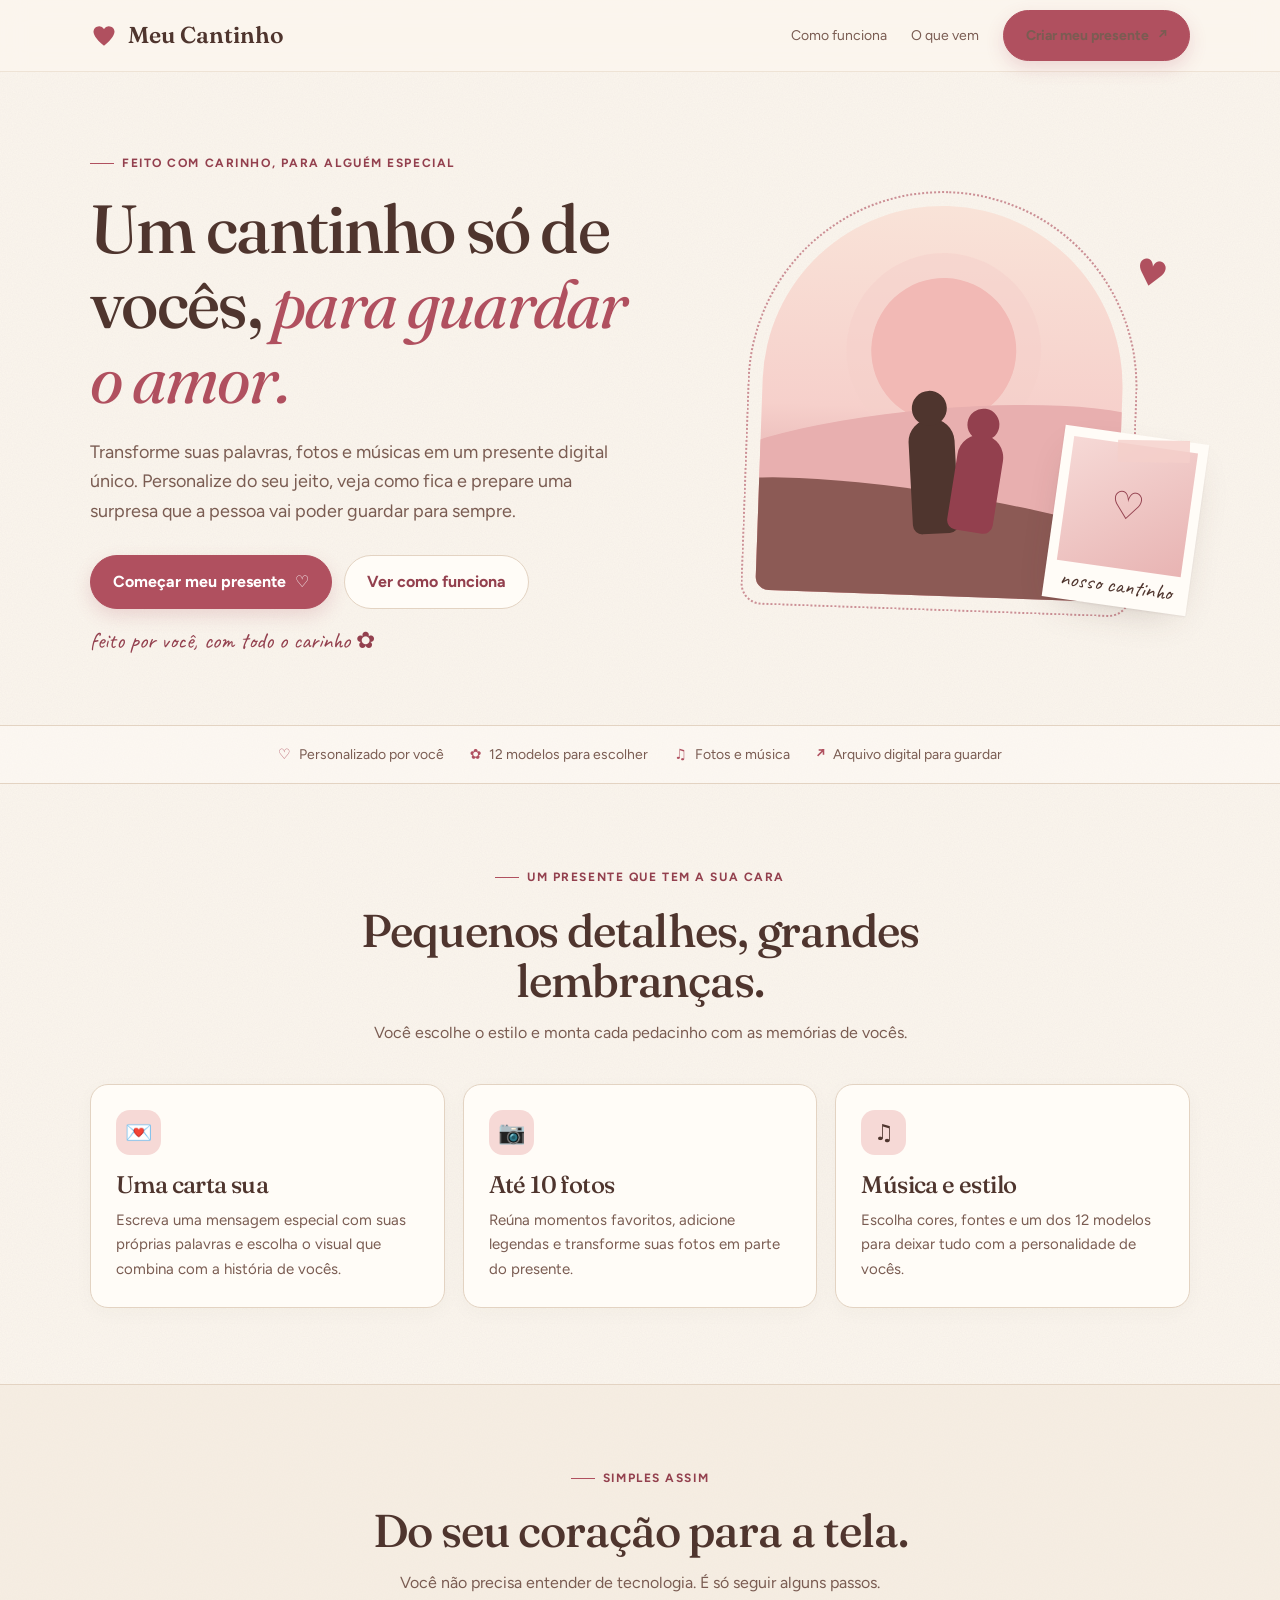
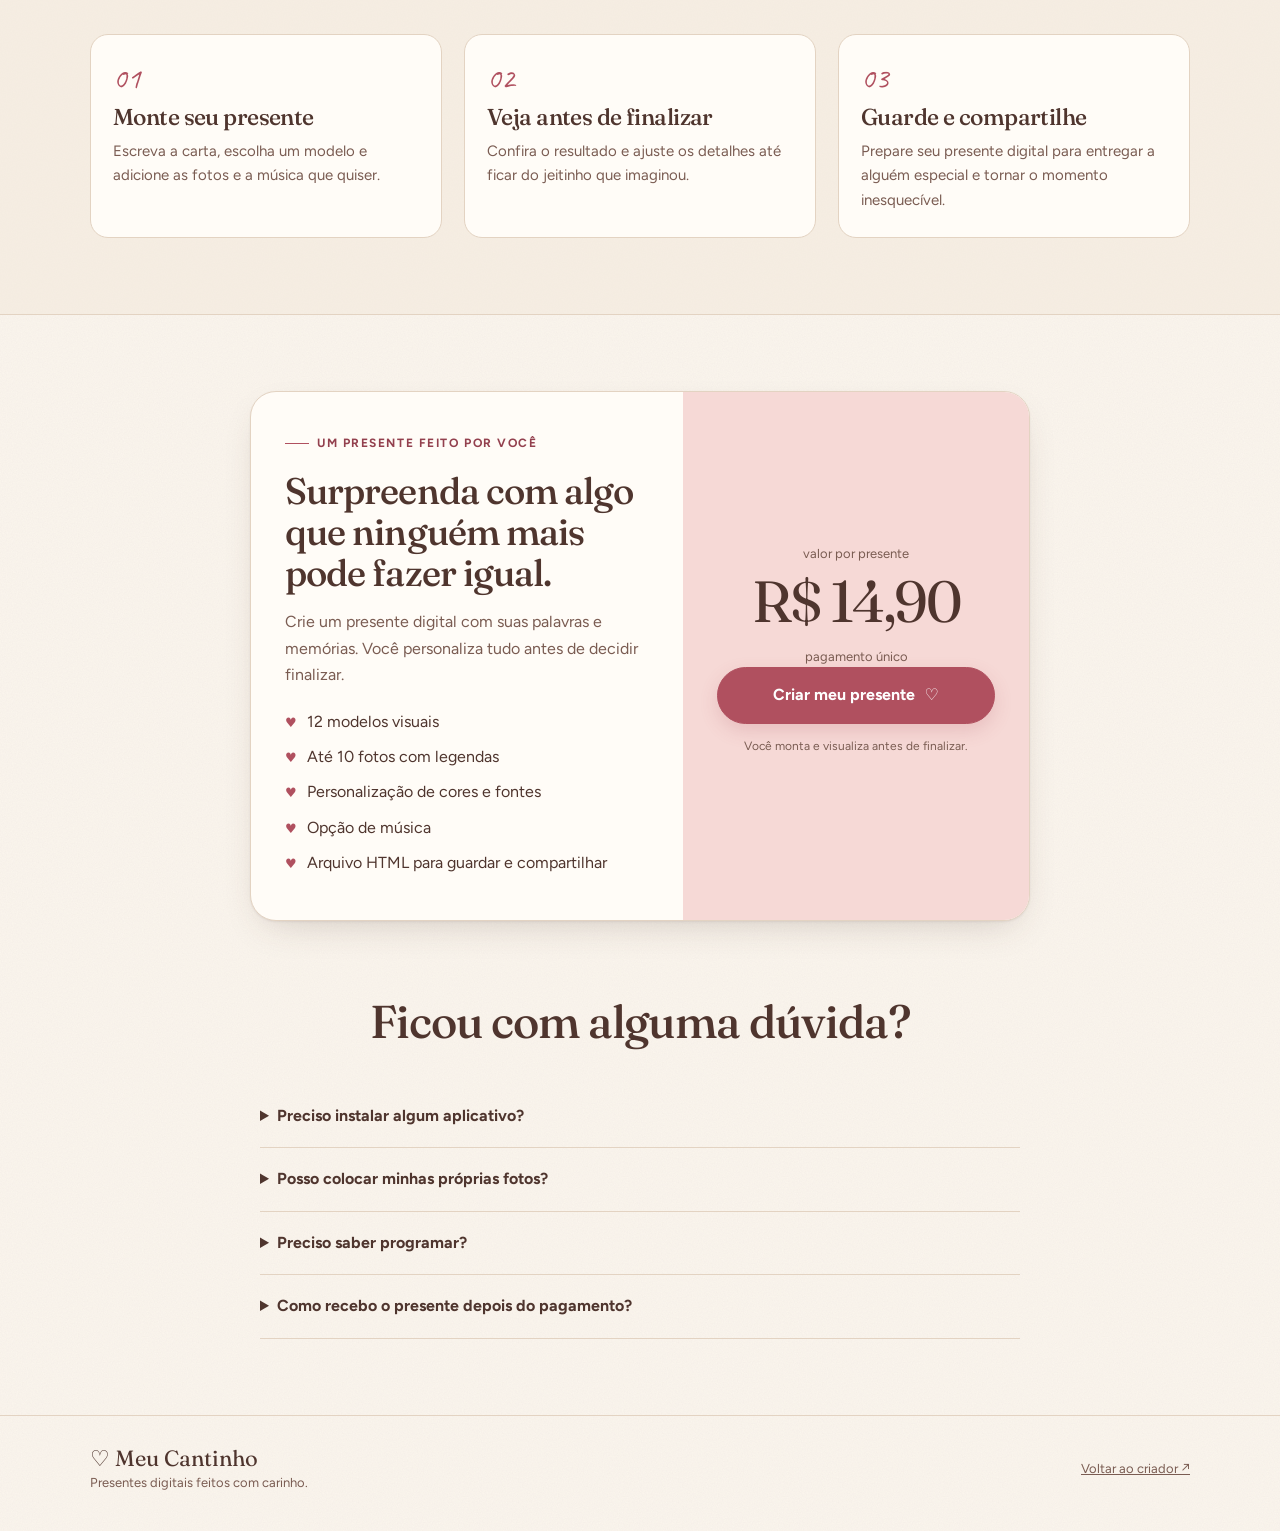
==== commit b829fe30: "Update links to point to comprador.html" ====
--- a/index.html
+++ b/index.html
@@ -1,357 +1,894 @@
-﻿<!DOCTYPE html>
+<!DOCTYPE html>
 <html lang="pt-BR">
+
 <head>
-  <meta charset="utf-8">
-  <meta name="viewport" content="width=device-width, initial-scale=1">
-  <title>Meu Cantinho: presentes digitais feitos com carinho</title>
-  <meta name="description" content="Crie um mini-site romântico com carta, fotos, música e contador de dias para presentear quem você ama. Sem programar.">
-  <meta name="theme-color" content="#FBF6EE">
-  <link rel="icon" href="data:image/svg+xml,%3Csvg xmlns='http://www.w3.org/2000/svg' viewBox='0 0 32 32'%3E%3Cpath d='M16 27C6 19 4 14 4 10.5A6.5 6.5 0 0 1 16 8a6.5 6.5 0 0 1 12 2.5C28 14 26 19 16 27z' fill='%23B0505F'/%3E%3C/svg%3E">
-
-  <!-- Fontes: se não carregarem (sem internet), o site usa as fontes de reserva definidas no CSS. -->
-  <link rel="preconnect" href="https://fonts.googleapis.com">
-  <link rel="preconnect" href="https://fonts.gstatic.com" crossorigin>
-  <link rel="stylesheet" href="https://fonts.googleapis.com/css2?family=Caveat:wght@500;600&family=Figtree:wght@400;500;600&family=Fraunces:ital,opsz,wght@0,9..144,400;0,9..144,600;1,9..144,400;1,9..144,500&display=swap">
-  <link rel="stylesheet" href="style.css">
+    <meta charset="utf-8">
+    <meta name="viewport" content="width=device-width, initial-scale=1">
+    <meta name="theme-color" content="#FBF6EE">
+    <meta name="description"
+        content="Crie um presente digital cheio de carinho, com carta, fotos e música. Personalize seu cantinho e surpreenda alguém especial.">
+    <title>Meu Cantinho — Um presente feito com carinho</title>
+    <link rel="preconnect" href="https://fonts.googleapis.com">
+    <link rel="preconnect" href="https://fonts.gstatic.com" crossorigin>
+    <link
+        href="https://fonts.googleapis.com/css2?family=Caveat:wght@500;600&family=Figtree:wght@400;500;600;700&family=Fraunces:opsz,wght@9..144,400;9..144,500;9..144,600;1,9..144,400;1,9..144,500&display=swap"
+        rel="stylesheet">
+    <style>
+        :root {
+            --creme: #FBF6EE;
+            --off: #FFFCF7;
+            --papel: #F4EADD;
+            --linha: #E3D3C2;
+            --rosa-pastel: #F6D9D6;
+            --rosa-medio: #E8B4B3;
+            --rosa: #B0505F;
+            --rosa-escuro: #93404E;
+            --marrom: #4F352E;
+            --marrom-suave: #7A5C52;
+            --sombra: 0 1px 2px #4f352e14, 0 14px 38px -16px #4f352e42;
+            --titulo: 'Fraunces', 'Iowan Old Style', Georgia, serif;
+            --texto: 'Figtree', system-ui, sans-serif;
+            --mao: 'Caveat', cursive
+        }
+
+        * {
+            box-sizing: border-box
+        }
+
+        html {
+            scroll-behavior: smooth
+        }
+
+        body {
+            margin: 0;
+            background: var(--creme);
+            color: var(--marrom);
+            font: 16px/1.65 var(--texto);
+            background-image: url("data:image/svg+xml,%3Csvg xmlns='http://www.w3.org/2000/svg' width='160' height='160'%3E%3Cfilter id='n'%3E%3CfeTurbulence type='fractalNoise' baseFrequency='.8' numOctaves='2' stitchTiles='stitch'/%3E%3CfeColorMatrix values='0 0 0 0 .31 0 0 0 0 .21 0 0 0 0 .18 0 0 0 .06 0'/%3E%3C/filter%3E%3Crect width='100%25' height='100%25' filter='url(%23n)'/%3E%3C/svg%3E")
+        }
+
+        a {
+            color: inherit
+        }
+
+        .wrap {
+            width: min(1100px, calc(100% - 40px));
+            margin: auto
+        }
+
+        header {
+            height: 72px;
+            border-bottom: 1px solid #e3d3c288;
+            background: #fbf6eee8;
+            backdrop-filter: blur(12px);
+            display: flex;
+            align-items: center;
+            position: sticky;
+            top: 0;
+            z-index: 5
+        }
+
+        .nav {
+            display: flex;
+            align-items: center;
+            justify-content: space-between;
+            gap: 20px
+        }
+
+        .brand {
+            display: inline-flex;
+            align-items: center;
+            gap: 10px;
+            text-decoration: none;
+            font-family: var(--titulo);
+            font-size: 23px;
+            font-weight: 600
+        }
+
+        .heart {
+            width: 28px;
+            height: 28px;
+            fill: var(--rosa)
+        }
+
+        .navlinks {
+            display: flex;
+            gap: 24px;
+            align-items: center
+        }
+
+        .navlinks a {
+            text-decoration: none;
+            color: var(--marrom-suave);
+            font-size: 14px
+        }
+
+        .navlinks a:hover {
+            color: var(--rosa)
+        }
+
+        .btn {
+            display: inline-flex;
+            align-items: center;
+            justify-content: center;
+            gap: 9px;
+            border: 1px solid var(--rosa);
+            border-radius: 999px;
+            padding: 13px 22px;
+            background: var(--rosa);
+            color: white;
+            text-decoration: none;
+            font-weight: 700;
+            box-shadow: 0 7px 18px #b0505f30;
+            transition: transform .18s, background .18s
+        }
+
+        .btn:hover {
+            transform: translateY(-2px);
+            background: var(--rosa-escuro)
+        }
+
+        .btn.secondary {
+            background: var(--off);
+            color: var(--rosa-escuro);
+            box-shadow: none;
+            border-color: var(--linha)
+        }
+
+        .btn.secondary:hover {
+            background: white
+        }
+
+        .hero {
+            padding: 74px 0 70px;
+            overflow: hidden
+        }
+
+        .hero-grid {
+            display: grid;
+            grid-template-columns: 1.05fr .95fr;
+            align-items: center;
+            gap: 54px
+        }
+
+        .eyebrow {
+            display: inline-flex;
+            align-items: center;
+            gap: 8px;
+            color: var(--rosa-escuro);
+            font-size: 12px;
+            text-transform: uppercase;
+            letter-spacing: .13em;
+            font-weight: 700;
+            margin-bottom: 18px
+        }
+
+        .eyebrow:before {
+            content: "";
+            width: 24px;
+            height: 1px;
+            background: var(--rosa)
+        }
+
+        h1,
+        h2,
+        h3 {
+            font-family: var(--titulo);
+            font-weight: 500;
+            line-height: 1.1;
+            letter-spacing: -.025em
+        }
+
+        h1 {
+            font-size: clamp(42px, 5.4vw, 68px);
+            margin: 0 0 22px;
+            max-width: 630px
+        }
+
+        h1 em {
+            color: var(--rosa);
+            font-weight: 400
+        }
+
+        .lead {
+            font-size: 18px;
+            max-width: 540px;
+            color: var(--marrom-suave);
+            margin: 0 0 28px
+        }
+
+        .actions {
+            display: flex;
+            flex-wrap: wrap;
+            gap: 12px
+        }
+
+        .handnote {
+            font: 23px var(--mao);
+            color: var(--rosa-escuro);
+            margin-top: 17px
+        }
+
+        .art {
+            min-height: 420px;
+            position: relative;
+            display: grid;
+            place-items: center
+        }
+
+        .arch {
+            width: min(100%, 390px);
+            height: 420px;
+            border: 2px dotted #b0505f9c;
+            border-radius: 200px 200px 22px 22px;
+            padding: 13px;
+            transform: rotate(2deg);
+            position: relative
+        }
+
+        .scene {
+            height: 100%;
+            border-radius: 190px 190px 14px 14px;
+            overflow: hidden;
+            position: relative;
+            background: linear-gradient(180deg, #f9e3d8 0%, #f6d0cb 52%, #cf8a90 100%)
+        }
+
+        .sun {
+            position: absolute;
+            width: 145px;
+            height: 145px;
+            border-radius: 50%;
+            background: #f2b9b5;
+            left: 50%;
+            top: 72px;
+            transform: translateX(-50%);
+            box-shadow: 0 0 0 25px #f6d0cb88
+        }
+
+        .hill {
+            position: absolute;
+            bottom: 0;
+            left: -15%;
+            width: 130%;
+            height: 48%;
+            background: #e8afaf;
+            border-radius: 50% 50% 0 0/25% 25% 0 0;
+            transform: rotate(-7deg)
+        }
+
+        .hill.two {
+            bottom: -30px;
+            background: #8c5a55;
+            transform: rotate(7deg);
+            height: 34%
+        }
+
+        .person {
+            position: absolute;
+            bottom: 62px;
+            left: 42%;
+            width: 46px;
+            height: 115px;
+            background: #4f352e;
+            border-radius: 24px 24px 10px 10px;
+            transform: rotate(-5deg)
+        }
+
+        .person:before {
+            content: "";
+            position: absolute;
+            width: 35px;
+            height: 35px;
+            background: #4f352e;
+            border-radius: 50%;
+            top: -28px;
+            left: 5px
+        }
+
+        .person.p2 {
+            left: 54%;
+            bottom: 65px;
+            height: 98px;
+            transform: rotate(7deg);
+            background: #93404e
+        }
+
+        .person.p2:before {
+            background: #93404e;
+            width: 32px;
+            height: 32px;
+            top: -26px
+        }
+
+        .floating-heart {
+            position: absolute;
+            top: 53px;
+            right: 23px;
+            color: var(--rosa);
+            font-size: 36px;
+            transform: rotate(13deg)
+        }
+
+        .polaroid {
+            position: absolute;
+            width: 145px;
+            background: var(--off);
+            padding: 10px 10px 38px;
+            right: -8px;
+            bottom: 4px;
+            box-shadow: var(--sombra);
+            transform: rotate(8deg)
+        }
+
+        .photo {
+            height: 125px;
+            background: linear-gradient(145deg, #f6d9d6, #e8b4b3);
+            display: grid;
+            place-items: center;
+            color: #93404e;
+            font-size: 38px
+        }
+
+        .polaroid span {
+            position: absolute;
+            bottom: 7px;
+            left: 0;
+            right: 0;
+            text-align: center;
+            font: 22px var(--mao);
+            color: var(--marrom)
+        }
+
+        .tape {
+            position: absolute;
+            top: 3px;
+            left: 38%;
+            width: 72px;
+            height: 22px;
+            background: #f6d0cbcc;
+            transform: rotate(-7deg)
+        }
+
+        .trust {
+            border-top: 1px solid var(--linha);
+            border-bottom: 1px solid var(--linha);
+            background: #fffcf780;
+            padding: 17px 0
+        }
+
+        .trust-row {
+            display: flex;
+            justify-content: center;
+            flex-wrap: wrap;
+            gap: 26px;
+            color: var(--marrom-suave);
+            font-size: 14px
+        }
+
+        .trust-row span {
+            display: flex;
+            align-items: center;
+            gap: 8px
+        }
+
+        .trust-row b {
+            color: var(--rosa)
+        }
+
+        section.content {
+            padding: 76px 0
+        }
+
+        .section-head {
+            text-align: center;
+            max-width: 670px;
+            margin: 0 auto 38px
+        }
+
+        .section-head h2 {
+            font-size: clamp(32px, 4vw, 46px);
+            margin: 0 0 13px
+        }
+
+        .section-head p {
+            margin: 0;
+            color: var(--marrom-suave)
+        }
+
+        .features {
+            display: grid;
+            grid-template-columns: repeat(3, 1fr);
+            gap: 18px
+        }
+
+        .feature {
+            background: var(--off);
+            border: 1px solid var(--linha);
+            border-radius: 18px;
+            padding: 25px;
+            box-shadow: 0 5px 20px #4f352e08
+        }
+
+        .feature-icon {
+            width: 45px;
+            height: 45px;
+            border-radius: 14px;
+            background: var(--rosa-pastel);
+            display: grid;
+            place-items: center;
+            font-size: 22px;
+            margin-bottom: 17px
+        }
+
+        .feature h3 {
+            font-size: 24px;
+            margin: 0 0 9px
+        }
+
+        .feature p {
+            color: var(--marrom-suave);
+            font-size: 15px;
+            margin: 0
+        }
+
+        .how {
+            background: #f4eadd99;
+            border-block: 1px solid var(--linha)
+        }
+
+        .steps {
+            display: grid;
+            grid-template-columns: repeat(3, 1fr);
+            gap: 22px;
+            counter-reset: step
+        }
+
+        .step {
+            position: relative;
+            padding: 24px 22px;
+            background: var(--off);
+            border: 1px solid var(--linha);
+            border-radius: 18px
+        }
+
+        .step-no {
+            font: 30px var(--mao);
+            color: var(--rosa)
+        }
+
+        .step h3 {
+            font-size: 23px;
+            margin: 8px 0
+        }
+
+        .step p {
+            margin: 0;
+            color: var(--marrom-suave);
+            font-size: 15px
+        }
+
+        .price-card {
+            max-width: 780px;
+            margin: auto;
+            background: var(--off);
+            border: 1px solid var(--linha);
+            border-radius: 26px;
+            box-shadow: var(--sombra);
+            overflow: hidden;
+            display: grid;
+            grid-template-columns: 1fr .8fr
+        }
+
+        .price-copy {
+            padding: 34px
+        }
+
+        .price-copy h2 {
+            font-size: 37px;
+            margin: 0 0 13px
+        }
+
+        .price-copy p {
+            color: var(--marrom-suave)
+        }
+
+        .price-list {
+            list-style: none;
+            padding: 0;
+            margin: 20px 0 0
+        }
+
+        .price-list li {
+            margin: 9px 0
+        }
+
+        .price-list li:before {
+            content: "♥";
+            color: var(--rosa);
+            font-size: 13px;
+            margin-right: 10px
+        }
+
+        .price-side {
+            background: #f6d9d6;
+            padding: 34px;
+            display: flex;
+            flex-direction: column;
+            justify-content: center;
+            align-items: center;
+            text-align: center
+        }
+
+        .small {
+            font-size: 13px;
+            color: var(--marrom-suave)
+        }
+
+        .price {
+            font-family: var(--titulo);
+            font-size: 58px;
+            letter-spacing: -.04em;
+            line-height: 1.1;
+            margin: 6px 0 12px
+        }
+
+        .price-side .btn {
+            width: 100%;
+            padding: 14px 16px
+        }
+
+        .fineprint {
+            font-size: 12px;
+            color: var(--marrom-suave);
+            margin-top: 13px
+        }
+
+        .faq {
+            max-width: 760px;
+            margin: auto
+        }
+
+        .faq details {
+            border-bottom: 1px solid var(--linha);
+            padding: 18px 0
+        }
+
+        .faq summary {
+            font-weight: 700;
+            cursor: pointer
+        }
+
+        .faq details p {
+            color: var(--marrom-suave);
+            margin: 12px 0 0
+        }
+
+        footer {
+            border-top: 1px solid var(--linha);
+            padding: 28px 0 38px;
+            color: var(--marrom-suave);
+            font-size: 13px
+        }
+
+        .footer-row {
+            display: flex;
+            align-items: center;
+            justify-content: space-between;
+            gap: 20px
+        }
+
+        .footer-brand {
+            font: 22px var(--titulo);
+            color: var(--marrom)
+        }
+
+        @media(max-width:760px) {
+            .wrap {
+                width: min(100% - 30px, 560px)
+            }
+
+            header {
+                height: 64px
+            }
+
+            .brand {
+                font-size: 21px
+            }
+
+            .navlinks a:not(.btn) {
+                display: none
+            }
+
+            .navlinks .btn {
+                padding: 10px 15px;
+                font-size: 13px
+            }
+
+            .hero {
+                padding: 44px 0 50px
+            }
+
+            .hero-grid {
+                grid-template-columns: 1fr;
+                gap: 22px
+            }
+
+            .hero-text {
+                text-align: center
+            }
+
+            .eyebrow {
+                justify-content: center
+            }
+
+            .hero h1 {
+                font-size: 43px
+            }
+
+            .lead {
+                font-size: 16px;
+                margin-inline: auto
+            }
+
+            .actions {
+                justify-content: center
+            }
+
+            .handnote {
+                margin-top: 10px
+            }
+
+            .art {
+                min-height: 350px;
+                margin-top: 5px
+            }
+
+            .arch {
+                height: 340px;
+                width: 300px
+            }
+
+            .sun {
+                width: 115px;
+                height: 115px;
+                top: 60px
+            }
+
+            .polaroid {
+                width: 120px;
+                right: -7px;
+                bottom: 0;
+                padding: 8px 8px 32px
+            }
+
+            .photo {
+                height: 103px
+            }
+
+            .features,
+            .steps {
+                grid-template-columns: 1fr;
+                gap: 13px
+            }
+
+            section.content {
+                padding: 55px 0
+            }
+
+            .section-head {
+                margin-bottom: 25px
+            }
+
+            .feature {
+                padding: 22px
+            }
+
+            .price-card {
+                grid-template-columns: 1fr
+            }
+
+            .price-copy,
+            .price-side {
+                padding: 25px
+            }
+
+            .price-copy h2 {
+                font-size: 31px
+            }
+
+            .price {
+                font-size: 52px
+            }
+
+            .footer-row {
+                flex-direction: column;
+                text-align: center
+            }
+
+            .trust-row {
+                gap: 12px 20px;
+                font-size: 12px
+            }
+        }
+
+        @media(prefers-reduced-motion:reduce) {
+            html {
+                scroll-behavior: auto
+            }
+
+            *,
+            *:before,
+            *:after {
+                transition: none !important
+            }
+        }
+    </style>
 </head>
+
 <body>
-  <a class="pular-link" href="#conteudo">Ir para o conteúdo</a>
-
-  <!-- ===================== SITE (página de criação) ===================== -->
-  <div id="site">
-
-    <header class="site-header" id="topo">
-      <div class="wrap header-inner">
-        <a class="marca" href="#topo" data-scroll aria-label="Meu Cantinho, voltar ao início">
-          <svg class="marca-icone" viewBox="0 0 32 32" aria-hidden="true" focusable="false">
-            <path d="M16 27C6 19 4 14 4 10.5A6.5 6.5 0 0 1 16 8a6.5 6.5 0 0 1 12 2.5C28 14 26 19 16 27z"/>
-          </svg>
-          <span>Meu Cantinho</span>
-        </a>
-
-        <button class="menu-botao" type="button" aria-expanded="false" aria-controls="menu-principal">
-          <span class="sr-only">Abrir menu</span>
-          <span class="menu-barras" aria-hidden="true"></span>
-        </button>
-
-        <nav id="menu-principal" class="menu" aria-label="Principal">
-          <ul>
-            <li><a href="#como-funciona" data-scroll>Como funciona</a></li>
-            <li><a href="#exemplo" data-scroll>Exemplo</a></li>
-            <li><a href="#criar" data-scroll class="menu-destaque">Criar presente</a></li>
-          </ul>
-        </nav>
-      </div>
+    <header>
+        <div class="wrap nav">
+            <a class="brand" href="./comprador.html" aria-label="Meu Cantinho - início"><svg class="heart"
+                    viewBox="0 0 32 32" aria-hidden="true">
+                    <path d="M16 27C6 19 4 14 4 10.5A6.5 6.5 0 0 1 16 8a6.5 6.5 0 0 1 12 2.5C28 14 26 19 16 27z" />
+                </svg>Meu Cantinho</a>
+            <nav class="navlinks" aria-label="Navegação"><a href="#como-funciona">Como funciona</a><a href="#detalhes">O
+                    que vem</a><a class="btn" href="./comprador.html">Criar meu presente <span
+                        aria-hidden="true">↗</span></a></nav>
+        </div>
     </header>
-
-    <div id="aviso-link" class="aviso wrap" role="alert" hidden>
-      <p>Não conseguimos abrir esse presente. O link pode ter sido copiado incompleto. Peça para a pessoa enviar o endereço de novo.</p>
-      <button type="button" class="aviso-fechar" aria-label="Fechar aviso">Fechar</button>
-    </div>
-
-    <main id="conteudo" tabindex="-1">
-
-      <!-- ---------- Início ---------- -->
-      <section class="hero" aria-labelledby="titulo-hero">
-        <div class="wrap hero-grade">
-          <div class="hero-texto">
-            <h1 id="titulo-hero">Um cantinho só de vocês, para dar de presente</h1>
-            <p class="hero-lead">Crie um mini-site com carta, fotos, música e contador de dias. Você preenche, vê o resultado na hora e manda o link. Não precisa saber programar.</p>
-            <div class="hero-acoes">
-              <a class="btn" href="#criar" data-scroll>Criar meu presente</a>
-              <a class="btn btn--contorno" href="#exemplo" data-scroll>Ver um exemplo</a>
+    <main>
+        <section class="hero">
+            <div class="wrap hero-grid">
+                <div class="hero-text">
+                    <div class="eyebrow">feito com carinho, para alguém especial</div>
+                    <h1>Um cantinho só de vocês, <em>para guardar o amor.</em></h1>
+                    <p class="lead">Transforme suas palavras, fotos e músicas em um presente digital único. Personalize
+                        do seu jeito, veja como fica e prepare uma surpresa que a pessoa vai poder guardar para sempre.
+                    </p>
+                    <div class="actions"><a class="btn" href="./comprador.html">Começar meu presente <span
+                                aria-hidden="true">♡</span></a><a class="btn secondary" href="#como-funciona">Ver como
+                            funciona</a></div>
+                    <div class="handnote">feito por você, com todo o carinho ✿</div>
+                </div>
+                <div class="art" aria-label="Ilustração romântica de um pôr do sol e uma fotografia">
+                    <div class="arch">
+                        <div class="scene">
+                            <div class="sun"></div>
+                            <div class="hill"></div>
+                            <div class="hill two"></div>
+                            <div class="person"></div>
+                            <div class="person p2"></div>
+                        </div>
+                    </div>
+                    <div class="floating-heart">♥</div>
+                    <div class="polaroid">
+                        <div class="tape"></div>
+                        <div class="photo">♡</div><span>nosso cantinho</span>
+                    </div>
+                </div>
             </div>
-            <p class="nota-mao" aria-hidden="true">
-              <svg viewBox="0 0 70 50" focusable="false"><path d="M62 6C42 4 18 14 10 38M10 38l-1-14M10 38l15-5" fill="none" stroke="currentColor" stroke-width="2.2" stroke-linecap="round" stroke-linejoin="round"/></svg>
-              <span>leva uns cinco minutinhos</span>
-            </p>
-          </div>
-
-          <div class="hero-arte">
-            <svg class="hero-svg" viewBox="0 0 520 580" role="img" aria-label="Ilustração de um casal sentado numa colina ao pôr do sol, com uma fotografia instantânea em primeiro plano">
-              <defs>
-                <clipPath id="arco"><path d="M50 540V250a210 210 0 0 1 420 0v290z"/></clipPath>
-                <filter id="sombra-foto" x="-20%" y="-20%" width="140%" height="150%">
-                  <feDropShadow dx="0" dy="6" stdDeviation="7" flood-color="#4F352E" flood-opacity=".22"/>
-                </filter>
-              </defs>
-
-              <!-- contorno pontilhado, como se tivesse sido costurado -->
-              <path d="M36 556V250a224 224 0 0 1 448 0v306z" fill="none" stroke="#B0505F" stroke-width="2" stroke-dasharray="1 9" stroke-linecap="round" opacity=".75"/>
-
-              <g clip-path="url(#arco)">
-                <rect x="50" y="30" width="420" height="520" fill="#F9E3D8"/>
-                <circle cx="260" cy="300" r="120" fill="#F6D0CB"/>
-                <circle cx="260" cy="300" r="82" fill="#F2B9B5"/>
-                <path d="M50 390C130 340 210 350 290 378S430 380 470 360V540H50z" fill="#E8AFAF"/>
-                <path d="M50 440C120 405 200 410 270 428S410 430 470 410V540H50z" fill="#CF8A90"/>
-                <!-- casal -->
-                <g fill="#4F352E">
-                  <circle cx="226" cy="362" r="6"/>
-                  <circle cx="228" cy="376" r="12"/>
-                  <path d="M212 454C210 412 216 394 229 394C242 394 248 412 247 454z"/>
-                  <circle cx="256" cy="382" r="11"/>
-                  <path d="M243 454C243 420 249 402 262 402C275 402 280 420 280 454z"/>
-                </g>
-                <path d="M50 492C150 462 250 470 340 490S440 492 470 480V540H50z" fill="#8C5A55"/>
-              </g>
-
-              <path transform="translate(231 326) scale(.95)" d="M12 21C5 15.6 3 12.2 3 9a4.6 4.6 0 0 1 9-1.4A4.6 4.6 0 0 1 21 9c0 3.2-2 6.6-9 12z" fill="#B0505F"/>
-              <path d="M352 150q8-9 16 0q8-9 16 0M392 126q6-7 12 0q6-7 12 0" fill="none" stroke="#4F352E" stroke-width="2" stroke-linecap="round"/>
-
-              <!-- fotografia instantânea -->
-              <g transform="translate(392 376) rotate(7) scale(.9)">
-                <g class="hero-polaroid">
-                  <rect x="-82" y="-12" width="172" height="204" fill="#FFFCF7" filter="url(#sombra-foto)"/>
-                  <rect x="-70" y="0" width="148" height="148" fill="#F9E3D8"/>
-                  <circle cx="4" cy="86" r="32" fill="#F2B9B5"/>
-                  <path d="M-70 122C-30 102 20 106 78 120V148H-70z" fill="#CF8A90"/>
-                  <path d="M-70 136C-20 122 30 126 78 136V148H-70z" fill="#8C5A55"/>
-                  <text class="svg-mao" x="4" y="177" text-anchor="middle" font-size="24" fill="#4F352E">nosso verão</text>
-                  <rect x="-28" y="-26" width="62" height="22" fill="#F6D0CB" opacity=".9" transform="rotate(-5 3 -15)"/>
-                </g>
-              </g>
-            </svg>
-          </div>
+        </section>
+        <div class="trust">
+            <div class="wrap trust-row"><span><b>♡</b> Personalizado por você</span><span><b>✿</b> 12 modelos para
+                    escolher</span><span><b>♫</b> Fotos e música</span><span><b>↗</b> Arquivo digital para
+                    guardar</span></div>
         </div>
-      </section>
-
-      <!-- ---------- Como funciona ---------- -->
-      <section class="secao" id="como-funciona" aria-labelledby="titulo-como">
-        <div class="wrap">
-          <h2 id="titulo-como" class="titulo-secao">Três passos até o presente chegar</h2>
-          <ol class="passos">
-            <li class="passo">
-              <span class="passo-selo" aria-hidden="true">1</span>
-              <h3>Conte a história</h3>
-              <p>Escreva os nomes, escolha a data que mudou tudo e solte a carta que você sempre quis mandar.</p>
-            </li>
-            <li class="passo">
-              <span class="passo-selo" aria-hidden="true">2</span>
-              <h3>Escolha as lembranças</h3>
-              <p>Adicione até dez fotos e uma música. Tudo aparece ao lado enquanto você digita.</p>
-            </li>
-            <li class="passo">
-              <span class="passo-selo" aria-hidden="true">3</span>
-              <h3>Mande o link</h3>
-              <p>Copie o endereço do presente e envie por mensagem. Quem recebe só precisa abrir.</p>
-            </li>
-          </ol>
+        <section class="content" id="detalhes">
+            <div class="wrap">
+                <div class="section-head">
+                    <div class="eyebrow">um presente que tem a sua cara</div>
+                    <h2>Pequenos detalhes, grandes lembranças.</h2>
+                    <p>Você escolhe o estilo e monta cada pedacinho com as memórias de vocês.</p>
+                </div>
+                <div class="features">
+                    <article class="feature">
+                        <div class="feature-icon">💌</div>
+                        <h3>Uma carta sua</h3>
+                        <p>Escreva uma mensagem especial com suas próprias palavras e escolha o visual que combina com a
+                            história de vocês.</p>
+                    </article>
+                    <article class="feature">
+                        <div class="feature-icon">📷</div>
+                        <h3>Até 10 fotos</h3>
+                        <p>Reúna momentos favoritos, adicione legendas e transforme suas fotos em parte do presente.</p>
+                    </article>
+                    <article class="feature">
+                        <div class="feature-icon">♫</div>
+                        <h3>Música e estilo</h3>
+                        <p>Escolha cores, fontes e um dos 12 modelos para deixar tudo com a personalidade de vocês.</p>
+                    </article>
+                </div>
+            </div>
+        </section>
+        <section class="content how" id="como-funciona">
+            <div class="wrap">
+                <div class="section-head">
+                    <div class="eyebrow">simples assim</div>
+                    <h2>Do seu coração para a tela.</h2>
+                    <p>Você não precisa entender de tecnologia. É só seguir alguns passos.</p>
+                </div>
+                <div class="steps">
+                    <article class="step">
+                        <div class="step-no">01</div>
+                        <h3>Monte seu presente</h3>
+                        <p>Escreva a carta, escolha um modelo e adicione as fotos e a música que quiser.</p>
+                    </article>
+                    <article class="step">
+                        <div class="step-no">02</div>
+                        <h3>Veja antes de finalizar</h3>
+                        <p>Confira o resultado e ajuste os detalhes até ficar do jeitinho que imaginou.</p>
+                    </article>
+                    <article class="step">
+                        <div class="step-no">03</div>
+                        <h3>Guarde e compartilhe</h3>
+                        <p>Prepare seu presente digital para entregar a alguém especial e tornar o momento inesquecível.
+                        </p>
+                    </article>
+                </div>
+            </div>
+        </section>
+        <section class="content" id="comprar">
+            <div class="wrap">
+                <div class="price-card">
+                    <div class="price-copy">
+                        <div class="eyebrow">um presente feito por você</div>
+                        <h2>Surpreenda com algo que ninguém mais pode fazer igual.</h2>
+                        <p>Crie um presente digital com suas palavras e memórias. Você personaliza tudo antes de decidir
+                            finalizar.</p>
+                        <ul class="price-list">
+                            <li>12 modelos visuais</li>
+                            <li>Até 10 fotos com legendas</li>
+                            <li>Personalização de cores e fontes</li>
+                            <li>Opção de música</li>
+                            <li>Arquivo HTML para guardar e compartilhar</li>
+                        </ul>
+                    </div>
+                    <div class="price-side">
+                        <div class="small">valor por presente</div>
+                        <div class="price">R$ 14,90</div>
+                        <div class="small">pagamento único</div><a class="btn" href="./comprador.html">Criar meu
+                            presente <span aria-hidden="true">♡</span></a>
+                        <p class="fineprint">Você monta e visualiza antes de finalizar.</p>
+                    </div>
+                </div>
+            </div>
+        </section>
+        <section class="content" style="padding-top:0">
+            <div class="wrap faq">
+                <div class="section-head">
+                    <h2>Ficou com alguma dúvida?</h2>
+                </div>
+                <details>
+                    <summary>Preciso instalar algum aplicativo?</summary>
+                    <p>Não. O criador funciona pelo navegador. Para a melhor experiência, use um navegador atualizado.
+                    </p>
+                </details>
+                <details>
+                    <summary>Posso colocar minhas próprias fotos?</summary>
+                    <p>Sim. Você pode adicionar até 10 fotos e incluir uma legenda em cada uma.</p>
+                </details>
+                <details>
+                    <summary>Preciso saber programar?</summary>
+                    <p>Não. Você personaliza o presente por meio do criador, sem precisar escrever código.</p>
+                </details>
+                <details>
+                    <summary>Como recebo o presente depois do pagamento?</summary>
+                    <p>A entrega automática ainda está sendo configurada. Não finalize uma compra até que o checkout e a
+                        liberação do arquivo estejam oficialmente ativos.</p>
+                </details>
+            </div>
+        </section>
+    </main>
+    <footer>
+        <div class="wrap footer-row">
+            <div>
+                <div class="footer-brand">♡ Meu Cantinho</div>
+                <div>Presentes digitais feitos com carinho.</div>
+            </div><a href="./comprador.html">Voltar ao criador ↗</a>
         </div>
-      </section>
-
-      <!-- ---------- Exemplo ---------- -->
-      <section class="secao secao--papel" id="exemplo" aria-labelledby="titulo-exemplo">
-        <div class="wrap exemplo-grade">
-          <div class="exemplo-texto">
-            <h2 id="titulo-exemplo" class="titulo-secao">Veja como fica um presente pronto</h2>
-            <p>Role o exemplo ao lado como se fosse o celular de quem recebe. Abra a carta, olhe as fotos e revele a surpresa.</p>
-            <p class="texto-suave">As fotos deste exemplo são ilustrações. No seu presente, entram as suas fotos.</p>
-            <button type="button" class="btn btn--contorno" id="usar-exemplo">Usar como ponto de partida</button>
-          </div>
-          <div class="exemplo-moldura">
-            <div class="aparelho" data-scroller id="quadro-exemplo" tabindex="0" aria-label="Exemplo de presente, role para ver tudo">
-              <div id="presente-exemplo"></div>
-            </div>
-          </div>
-        </div>
-      </section>
-
-      <!-- ---------- Editor ---------- -->
-      <section class="secao" id="criar" aria-labelledby="titulo-criar">
-        <div class="wrap">
-          <h2 id="titulo-criar" class="titulo-secao">Monte o seu presente</h2>
-          <p class="secao-lead">Preencha o que quiser. Só os nomes e a carta são obrigatórios.</p>
-
-          <div class="editor-abas" role="group" aria-label="Alternar entre edição e pré-visualização">
-            <button type="button" class="editor-aba" data-view="form" aria-pressed="true">Editar</button>
-            <button type="button" class="editor-aba" data-view="preview" aria-pressed="false">Ver como fica</button>
-          </div>
-
-          <div class="editor" id="editor" data-view="form">
-
-            <!-- Formulário -->
-            <form class="editor-form" id="form-presente" novalidate autocomplete="off">
-
-              <fieldset class="grupo escolha-grupo">
-                <legend>Qual é a ocasião?</legend>
-                <p class="dica dica--grupo">Escolha o motivo do presente. Isso ajuda a sugerir cartas que combinam com o momento.</p>
-                <div class="opcoes-ocasiao" id="opcoes-ocasiao">
-                  <label class="opcao-card selecionado"><input type="radio" name="ocasiao" value="namoro" checked><span class="opcao-icone">♡</span><strong>Namoro</strong><small>Amor e carinho</small></label>
-                  <label class="opcao-card"><input type="radio" name="ocasiao" value="aniversario"><span class="opcao-icone">✳</span><strong>Aniversário</strong><small>Um dia especial</small></label>
-                  <label class="opcao-card"><input type="radio" name="ocasiao" value="casamento"><span class="opcao-icone">∞</span><strong>Casamento</strong><small>Uma vida juntos</small></label>
-                  <label class="opcao-card"><input type="radio" name="ocasiao" value="amizade"><span class="opcao-icone">✿</span><strong>Amizade</strong><small>Para alguém querido</small></label>
-                  <label class="opcao-card"><input type="radio" name="ocasiao" value="agradecimento"><span class="opcao-icone">♡</span><strong>Agradecimento</strong><small>Dizer obrigado</small></label>
-                  <label class="opcao-card"><input type="radio" name="ocasiao" value="desculpas"><span class="opcao-icone">☁</span><strong>Desculpas</strong><small>Recomeçar</small></label>
-                </div>
-              </fieldset>
-
-              <fieldset class="grupo escolha-grupo">
-                <legend>Escolha um modelo</legend>
-                <p class="dica dica--grupo">Cada modelo muda o visual do presente. Você pode trocar depois sem perder seu texto.</p>
-                <div class="opcoes-modelo" id="opcoes-modelo">
-                  <label class="modelo-card modelo-nosso selecionado"><input type="radio" name="modelo" value="nosso" checked><span class="modelo-amostra"><i>♡</i><b>Nosso Cantinho</b><small>Romântico clássico</small></span><strong>Nosso Cantinho</strong><small>Creme e rosa</small></label>
-                  <label class="modelo-card modelo-album"><input type="radio" name="modelo" value="album"><span class="modelo-amostra"><i>▧</i><b>Memórias</b><small>Momentos guardados</small></span><strong>Álbum de Memórias</strong><small>Fotos em destaque</small></label>
-                  <label class="modelo-card modelo-carta"><input type="radio" name="modelo" value="carta"><span class="modelo-amostra"><i>✉</i><b>Com carinho</b><small>Uma carta especial</small></span><strong>Carta de Amor</strong><small>Minimalista</small></label>
-                  <label class="modelo-card modelo-ceu"><input type="radio" name="modelo" value="ceu"><span class="modelo-amostra"><i>✦</i><b>Até as estrelas</b><small>Uma noite só nossa</small></span><strong>Céu Estrelado</strong><small>Azul e dourado</small></label>
-                  <label class="modelo-card modelo-jardim"><input type="radio" name="modelo" value="jardim"><span class="modelo-amostra"><i>❀</i><b>Florescer</b><small>Afeto que cresce</small></span><strong>Jardim Romântico</strong><small>Verde e floral</small></label>
-                  <label class="modelo-card modelo-scrap"><input type="radio" name="modelo" value="scrap"><span class="modelo-amostra"><i>✂</i><b>Feito à mão</b><small>Nossas lembranças</small></span><strong>Scrapbook</strong><small>Recortes e notas</small></label>
-                  <label class="modelo-card modelo-minimal"><input type="radio" name="modelo" value="minimal"><span class="modelo-amostra"><i>—</i><b>Essencial</b><small>Só o que importa</small></span><strong>Minimalista</strong><small>Limpo e elegante</small></label>
-                  <label class="modelo-card modelo-festa"><input type="radio" name="modelo" value="festa"><span class="modelo-amostra"><i>✳</i><b>Hoje é seu dia</b><small>Vamos celebrar</small></span><strong>Celebração</strong><small>Para comemorar</small></label>
-                  <label class="modelo-card modelo-noite"><input type="radio" name="modelo" value="noite"><span class="modelo-amostra"><i>☾</i><b>Depois da meia-noite</b><small>Elegância profunda</small></span><strong>Noite Romântica</strong><small>Vinho e ameixa</small></label>
-                  <label class="modelo-card modelo-botanico"><input type="radio" name="modelo" value="botanico"><span class="modelo-amostra"><i>❧</i><b>Entre folhas</b><small>Natural e sereno</small></span><strong>Botânico</strong><small>Verde e papel</small></label>
-                  <label class="modelo-card modelo-editorial"><input type="radio" name="modelo" value="editorial"><span class="modelo-amostra"><i>01</i><b>Uma história</b><small>Editorial moderno</small></span><strong>Editorial</strong><small>Tipografia marcante</small></label>
-                  <label class="modelo-card modelo-fofo"><input type="radio" name="modelo" value="fofo"><span class="modelo-amostra"><i>♡</i><b>Docinho</b><small>Pastel delicado</small></span><strong>Doce Pastel</strong><small>Leve e delicado</small></label>
-                </div>
-              </fieldset>
-
-              <fieldset class="grupo grupo-personalizacao">
-                <legend>Personalize o visual</legend>
-                <p class="dica dica--grupo">Combine cores, fontes e estilos de fotos para deixar o presente com a sua cara.</p>
-                <div class="linha-2">
-                  <div class="campo"><label for="f-paleta">Paleta de cores</label><select id="f-paleta" name="paleta"><option value="rosa">Rosa romântico</option><option value="lavanda">Lilás suave</option><option value="ceu">Azul céu</option><option value="sage">Verde sálvia</option><option value="dourado">Creme e dourado</option><option value="noite">Noite elegante</option></select></div>
-                  <div class="campo"><label for="f-fonte">Estilo da fonte</label><select id="f-fonte" name="fonte"><option value="classica">Clássica elegante</option><option value="manuscrita">Manuscrita</option><option value="moderna">Moderna</option><option value="delicada">Delicada</option></select></div>
-                </div>
-                <div class="campo"><label for="f-layout-fotos">Estilo das fotos</label><select id="f-layout-fotos" name="layoutFotos"><option value="polaroid">Polaroid inclinada</option><option value="grade">Grade organizada</option><option value="album">Álbum compacto</option></select></div>
-              </fieldset>
-
-              <fieldset class="grupo">
-                <legend>Quem são vocês</legend>
-                <div class="linha-2">
-                  <div class="campo">
-                    <label for="f-para">Nome de quem vai receber</label>
-                    <input type="text" id="f-para" name="para" maxlength="40" placeholder="Ex.: Marina" data-alvo="boas-vindas" aria-describedby="erro-para" required>
-                    <p class="erro" id="erro-para" aria-live="polite"></p>
-                  </div>
-                  <div class="campo">
-                    <label for="f-de">Seu nome</label>
-                    <input type="text" id="f-de" name="de" maxlength="40" placeholder="Ex.: Caio" data-alvo="boas-vindas" aria-describedby="erro-de" required>
-                    <p class="erro" id="erro-de" aria-live="polite"></p>
-                  </div>
-                </div>
-              </fieldset>
-
-              <fieldset class="grupo">
-                <legend>Uma data especial</legend>
-                <div class="campo campo--curto">
-                  <label for="f-data">Data</label>
-                  <input type="date" id="f-data" name="data" data-alvo="contador" aria-describedby="dica-data erro-data">
-                  <p class="dica" id="dica-data">O contador mostra quantos dias se passaram desde esse dia. Pode ser o começo do namoro, o primeiro beijo, qualquer data que importe.</p>
-                  <p class="erro" id="erro-data" aria-live="polite"></p>
-                </div>
-              </fieldset>
-
-              <fieldset class="grupo">
-                <legend>A carta</legend>
-                <div class="campo">
-                  <label for="f-tipo-carta">Comece com um modelo de texto</label>
-                  <select id="f-tipo-carta" name="tipoCarta">
-                    <option value="livre">Carta em branco — escrever do zero</option>
-                    <option value="amor">Declaração de amor</option>
-                    <option value="namoro">Aniversário de namoro</option>
-                    <option value="pedido">Pedido de namoro</option>
-                    <option value="aniversario-romantico">Aniversário de alguém especial</option>
-                    <option value="aniversario-amigo">Aniversário de amizade</option>
-                    <option value="casamento">Mensagem para os noivos</option>
-                    <option value="votos">Votos de casamento</option>
-                    <option value="bodas">Bodas / aniversário de casamento</option>
-                    <option value="amizade">Carta para melhor amigo(a)</option>
-                    <option value="mae">Homenagem para a mãe</option>
-                    <option value="pai">Homenagem para o pai</option>
-                    <option value="obrigado">Agradecimento</option>
-                    <option value="desculpas">Pedido de desculpas sincero</option>
-                    <option value="recomeco">Uma mensagem para recomeçar</option>
-                    <option value="divertida">Mensagem divertida</option>
-                  </select>
-                  <p class="dica">Escolha uma inspiração e depois edite o texto para ficar com a sua cara.</p>
-                </div>
-                <div class="campo">
-                  <label for="f-carta">Edite sua carta</label>
-                  <textarea id="f-carta" name="carta" rows="9" maxlength="2500" placeholder="Conte uma lembrança, diga o que você sente, agradeça. Não precisa ser perfeito, precisa ser seu." data-alvo="carta" aria-describedby="dica-carta erro-carta" required></textarea>
-                  <p class="dica" id="dica-carta">A saudação com o nome e a assinatura entram sozinhas. <span id="contagem-carta" class="contagem">0/2500</span></p>
-                  <p class="erro" id="erro-carta" aria-live="polite"></p>
-                </div>
-              </fieldset>
-
-              <fieldset class="grupo">
-                <legend>Fotos do seu dispositivo</legend>
-                <p class="dica dica--grupo" id="dica-fotos">Adicione até 10 fotos do seu PC ou celular. Você pode escolher várias de uma vez ou adicionar mais depois.</p>
-                <div class="campo">
-                  <label for="f-arquivos-fotos">Escolher fotos (até 10)</label>
-                  <input type="file" id="f-arquivos-fotos" accept="image/*" multiple>
-                  <p class="dica" id="status-fotos">Nenhuma foto selecionada.</p>
-                </div>
-                <div class="foto-slot"><div class="campo"><label for="f-legenda1">Legenda da foto 1 <span class="opcional">(opcional)</span></label><input type="text" id="f-legenda1" maxlength="40" placeholder="Ex.: nosso primeiro café"></div></div>
-                <div class="foto-slot"><div class="campo"><label for="f-legenda2">Legenda da foto 2 <span class="opcional">(opcional)</span></label><input type="text" id="f-legenda2" maxlength="40" placeholder="Ex.: domingo de chuva"></div></div>
-                <div class="foto-slot"><div class="campo"><label for="f-legenda3">Legenda da foto 3 <span class="opcional">(opcional)</span></label><input type="text" id="f-legenda3" maxlength="40" placeholder="Ex.: aquela viagem"></div></div>
-                <div class="foto-slot"><div class="campo"><label for="f-legenda4">Legenda da foto 4 <span class="opcional">(opcional)</span></label><input type="text" id="f-legenda4" maxlength="40" placeholder="Ex.: um dia especial"></div></div>
-                <div class="foto-slot"><div class="campo"><label for="f-legenda5">Legenda da foto 5 <span class="opcional">(opcional)</span></label><input type="text" id="f-legenda5" maxlength="40" placeholder="Ex.: nossa comemoração"></div></div>
-                <div class="foto-slot"><div class="campo"><label for="f-legenda6">Legenda da foto 6 <span class="opcional">(opcional)</span></label><input type="text" id="f-legenda6" maxlength="40" placeholder="Ex.: um passeio juntos"></div></div>
-                <div class="foto-slot"><div class="campo"><label for="f-legenda7">Legenda da foto 7 <span class="opcional">(opcional)</span></label><input type="text" id="f-legenda7" maxlength="40" placeholder="Ex.: uma lembrança querida"></div></div>
-                <div class="foto-slot"><div class="campo"><label for="f-legenda8">Legenda da foto 8 <span class="opcional">(opcional)</span></label><input type="text" id="f-legenda8" maxlength="40" placeholder="Ex.: aquele sorriso"></div></div>
-                <div class="foto-slot"><div class="campo"><label for="f-legenda9">Legenda da foto 9 <span class="opcional">(opcional)</span></label><input type="text" id="f-legenda9" maxlength="40" placeholder="Ex.: um momento favorito"></div></div>
-                <div class="foto-slot"><div class="campo"><label for="f-legenda10">Legenda da foto 10 <span class="opcional">(opcional)</span></label><input type="text" id="f-legenda10" maxlength="40" placeholder="Ex.: mais uma memória"></div></div>
-              </fieldset>
-
-              <fieldset class="grupo">
-                <legend>Música do seu dispositivo</legend>
-                <div class="campo">
-                  <label for="f-arquivo-musica">Escolher música <span class="opcional">(opcional)</span></label>
-                  <input type="file" id="f-arquivo-musica" accept="audio/*,.mp3,.m4a,.ogg,.wav">
-                  <p class="dica" id="status-musica">Nenhuma música selecionada. MP3 é recomendado.</p>
-                </div>
-              </fieldset>
-
-              <fieldset class="grupo">
-                <legend>Mensagem surpresa</legend>
-                <div class="campo">
-                  <label for="f-surpresa">O que fica escondido até a pessoa tocar no botão <span class="opcional">(opcional)</span></label>
-                  <textarea id="f-surpresa" rows="4" maxlength="600" placeholder="Um convite, uma promessa, uma viagem marcada..." data-alvo="surpresa" aria-describedby="dica-surpresa"></textarea>
-                  <p class="dica" id="dica-surpresa"><span id="contagem-surpresa" class="contagem">0/600</span></p>
-                </div>
-              </fieldset>
-
-              <div class="gerar">
-                <p class="erro erro--resumo" id="resumo-erros" role="alert" tabindex="-1"></p>
-                <button type="button" class="btn btn--suave" id="baixar-presente">Baixar cartão completo (.html)</button>
-                <p class="dica">O HTML leva a página, as fotos e a música em um único arquivo. Envie como documento; quem receber deve baixar e abrir com o navegador.</p>
-
-                <div class="resultado" id="resultado" hidden>
-                  <label for="campo-link">Link do seu presente</label>
-                  <div class="link-linha">
-                    <input type="text" id="campo-link" readonly>
-                    <button type="button" class="btn btn--suave" id="copiar-link">Copiar link</button>
-                  </div>
-                  <p class="dica" id="aviso-tamanho" hidden>Este link ficou longo por causa dos textos. Alguns aplicativos de mensagem podem cortá-lo, então teste antes de enviar.</p>
-                  <p><a id="abrir-link" class="link-simples" href="#" target="_blank" rel="noopener">Abrir o presente em outra aba</a></p>
-                  <p class="aviso-prototipo"><strong>Importante:</strong> esta é uma versão de demonstração. Todo o conteúdo do presente fica dentro do próprio link, sem criptografia e sem ficar salvo em nenhum servidor. Não coloque informações confidenciais.</p>
-                </div>
-              </div>
-            </form>
-
-            <!-- Pré-visualização -->
-            <aside class="editor-previa" aria-label="Pré-visualização do presente">
-              <p class="previa-titulo">Pré-visualização <span class="texto-suave">atualiza enquanto você escreve</span></p>
-              <div class="aparelho aparelho--previa" data-scroller id="quadro-previa" tabindex="0" aria-label="Pré-visualização do presente, role para ver tudo"></div>
-            </aside>
-          </div>
-        </div>
-      </section>
-    </main>
-
-    <footer class="rodape">
-      <div class="wrap">
-        <p class="rodape-marca">Meu Cantinho</p>
-        <p class="texto-suave">Protótipo de demonstração. Os presentes ainda não ficam salvos em servidor.</p>
-      </div>
     </footer>
-  </div>
-
-  <!-- ===================== PRESENTE (quando o link tem ?presente=) ===================== -->
-  <div id="presente-final" hidden></div>
-
-  <div class="toast" id="toast" role="status" aria-live="polite"></div>
-
-  <script src="script.js"></script>
 </body>
+
 </html>
